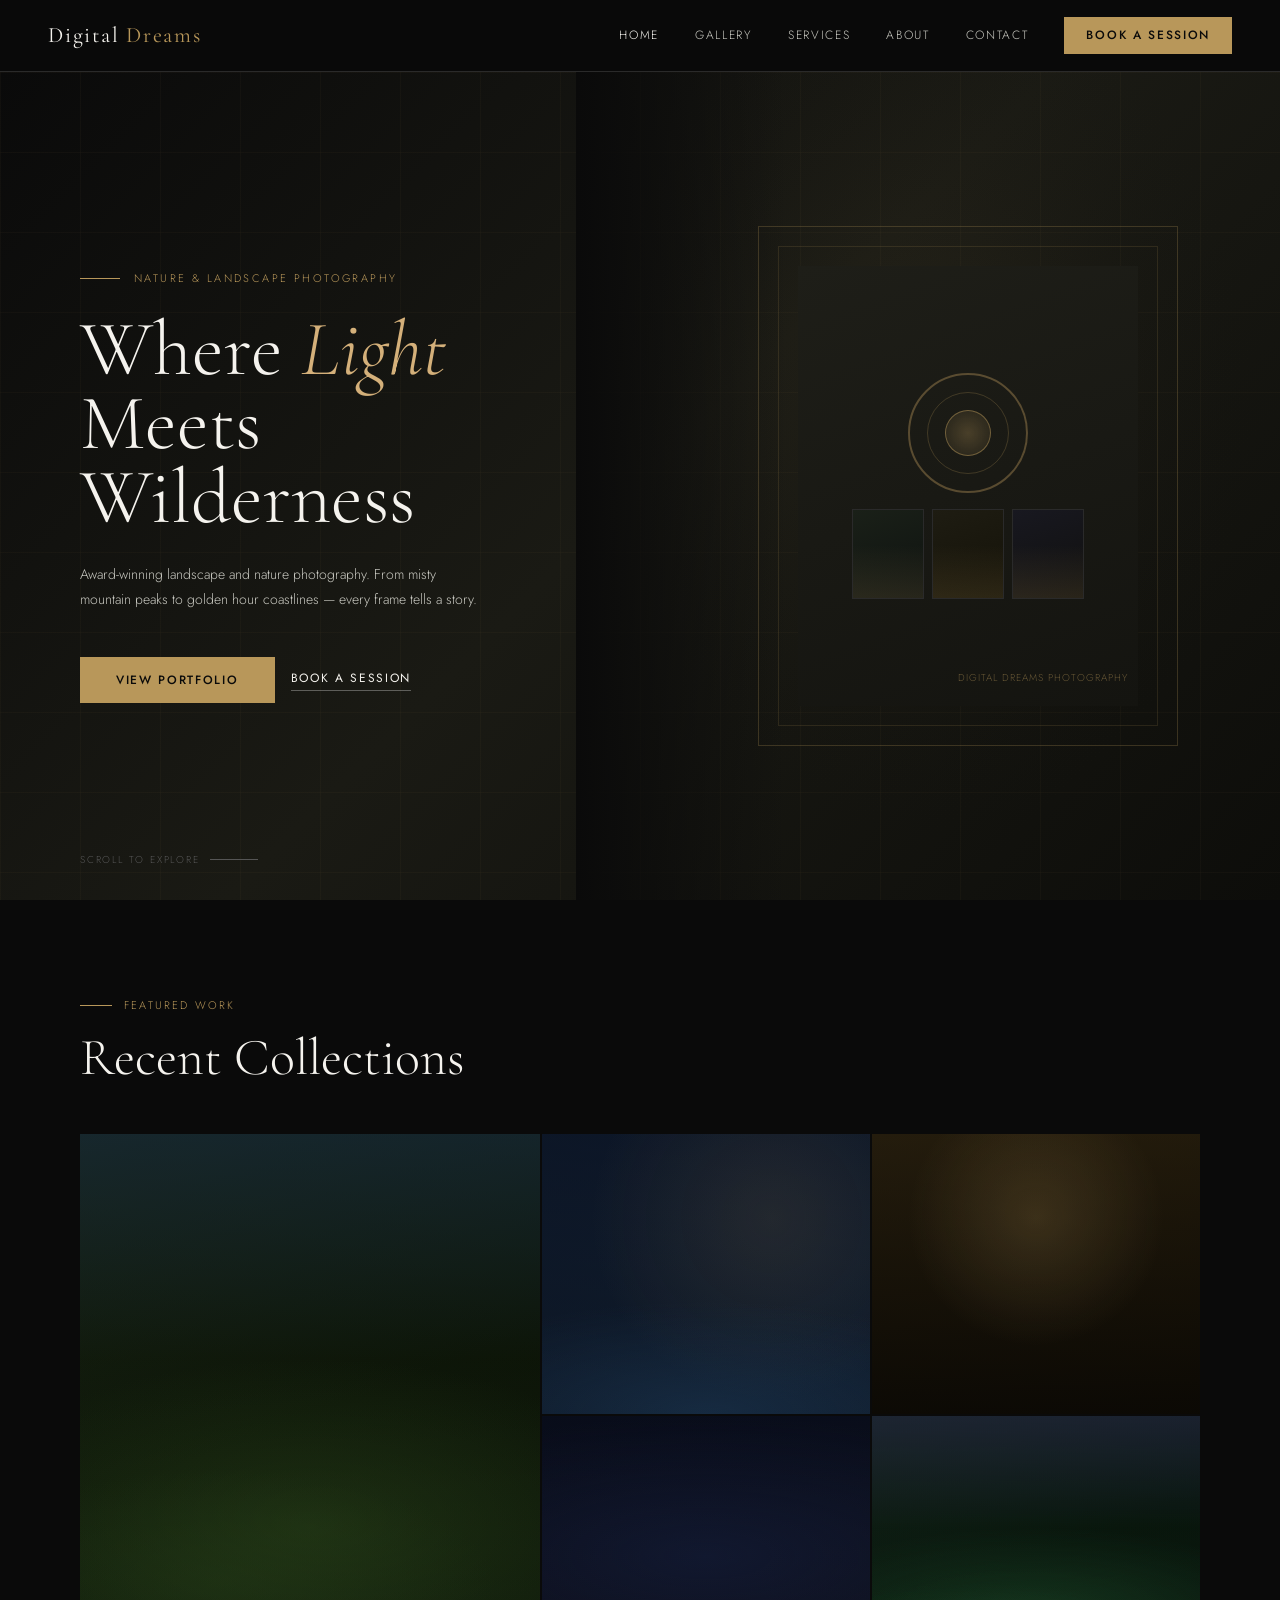
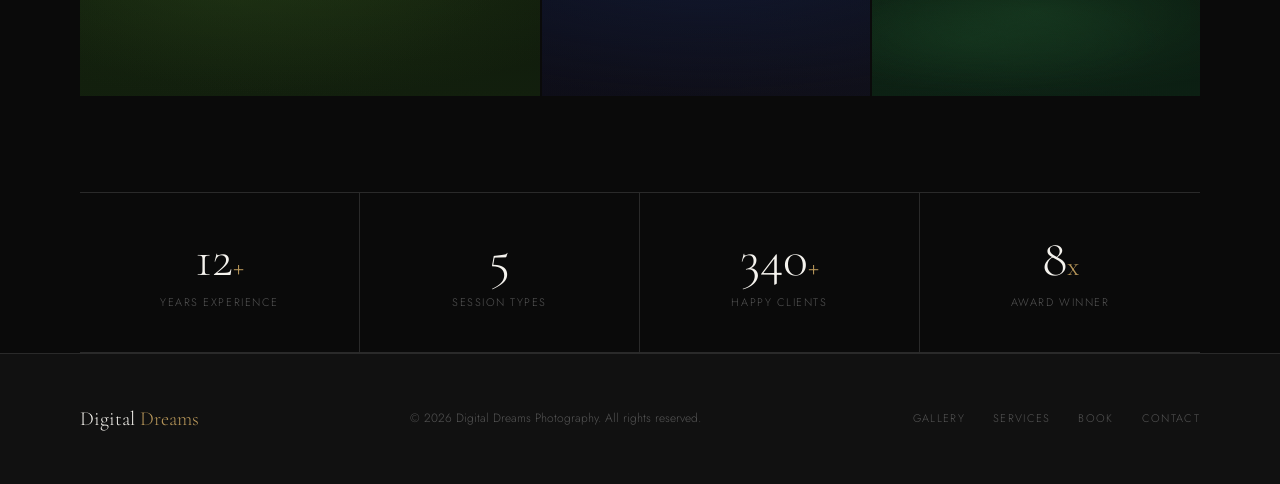
==== index.html @ 5aab22dc "Initial website publish" ====
<!DOCTYPE html>
<html lang="en">
<head>
<meta charset="UTF-8">
<meta name="viewport" content="width=device-width, initial-scale=1.0">
<title>Digital Dreams Photography</title>
<link href="https://fonts.googleapis.com/css2?family=Cormorant+Garamond:ital,wght@0,300;0,400;0,600;1,300;1,400&family=Jost:wght@300;400;500&display=swap" rel="stylesheet">
<style>
  :root {
    --black: #0a0a0a;
    --dark: #111111;
    --card: #181818;
    --border: #2a2a2a;
    --muted: #555;
    --text: #c8c8c0;
    --light: #e8e6df;
    --white: #f5f3ee;
    --gold: #b8975a;
    --gold-light: #d4b07a;
  }
  * { margin:0; padding:0; box-sizing:border-box; }
  html { scroll-behavior: smooth; }
  body {
    background: var(--black);
    color: var(--text);
    font-family: 'Jost', sans-serif;
    font-weight: 300;
    font-size: 15px;
    line-height: 1.7;
    min-height: 100vh;
  }

  /* ── NAV ── */
  nav {
    position: fixed; top:0; left:0; right:0; z-index:100;
    display: flex; align-items:center; justify-content:space-between;
    padding: 0 48px;
    height: 72px;
    background: rgba(10,10,10,0.92);
    backdrop-filter: blur(12px);
    border-bottom: 1px solid var(--border);
  }
  .nav-logo {
    font-family: 'Cormorant Garamond', serif;
    font-size: 22px;
    font-weight: 400;
    letter-spacing: 0.08em;
    color: var(--white);
    cursor: pointer;
  }
  .nav-logo span { color: var(--gold); }
  .nav-links { display:flex; gap:36px; align-items:center; }
  .nav-links a {
    color: var(--text);
    text-decoration: none;
    font-size: 12px;
    letter-spacing: 0.14em;
    text-transform: uppercase;
    transition: color 0.2s;
    cursor: pointer;
  }
  .nav-links a:hover, .nav-links a.active { color: var(--white); }
  .nav-book {
    background: var(--gold);
    color: var(--black) !important;
    padding: 8px 22px;
    font-weight: 500;
    transition: background 0.2s !important;
  }
  .nav-book:hover { background: var(--gold-light) !important; color: var(--black) !important; }

  /* ── PAGES ── */
  .page { display:none; padding-top: 72px; min-height: 100vh; }
  .page.active { display:block; }

  /* ════════════════════════
     HOME PAGE
  ════════════════════════ */
  .hero {
    position: relative;
    height: calc(100vh - 72px);
    display: flex; align-items:center;
    overflow: hidden;
  }
  .hero-bg {
    position: absolute; inset:0;
    background: linear-gradient(135deg, #0a0a0a 0%, #1a1a14 50%, #0d0d0a 100%);
  }
  /* Decorative grid overlay */
  .hero-bg::before {
    content:'';
    position:absolute; inset:0;
    background-image:
      linear-gradient(rgba(184,151,90,0.04) 1px, transparent 1px),
      linear-gradient(90deg, rgba(184,151,90,0.04) 1px, transparent 1px);
    background-size: 80px 80px;
  }
  .hero-bg::after {
    content:'';
    position:absolute; right:0; top:0; bottom:0; width:55%;
    background: linear-gradient(to right, #0a0a0a 0%, transparent 30%),
      url("data:image/svg+xml,%3Csvg xmlns='http://www.w3.org/2000/svg' width='600' height='800'%3E%3Cdefs%3E%3CradialGradient id='a' cx='50%25' cy='40%25'%3E%3Cstop offset='0' stop-color='%23b8975a' stop-opacity='0.08'/%3E%3Cstop offset='100%25' stop-color='%230a0a0a' stop-opacity='0'/%3E%3C/radialGradient%3E%3C/defs%3E%3Crect fill='url(%23a)' width='600' height='800'/%3E%3C/svg%3E") center/cover;
  }
  .hero-shapes {
    position: absolute; right:8%; top:50%; transform:translateY(-50%);
    width: 420px; height: 520px;
  }
  .hero-shapes .frame {
    position:absolute;
    border: 1px solid rgba(184,151,90,0.25);
  }
  .hero-shapes .frame-1 { inset:0; }
  .hero-shapes .frame-2 { inset:20px; border-color: rgba(184,151,90,0.15); }
  .hero-shapes .inner {
    position:absolute;
    inset:40px;
    background: linear-gradient(160deg, #1e1e18 0%, #141410 100%);
    display:flex; align-items:center; justify-content:center;
    flex-direction:column; gap:16px;
  }
  .hero-shapes .lens {
    width:120px; height:120px;
    border-radius:50%;
    border: 2px solid rgba(184,151,90,0.4);
    display:flex; align-items:center; justify-content:center;
    position:relative;
  }
  .hero-shapes .lens::before {
    content:'';
    position:absolute;
    width:80px; height:80px;
    border-radius:50%;
    border: 1px solid rgba(184,151,90,0.25);
  }
  .hero-shapes .lens::after {
    content:'';
    position:absolute;
    width:44px; height:44px;
    border-radius:50%;
    background: radial-gradient(circle, rgba(184,151,90,0.3), rgba(184,151,90,0.05));
    border: 1px solid rgba(184,151,90,0.5);
  }
  .hero-shapes .sample-shots {
    display:flex; gap:8px;
  }
  .hero-shapes .shot {
    width:72px; height:90px;
    background: linear-gradient(180deg, #2a2a22 0%, #1a1a14 100%);
    border: 1px solid var(--border);
    position:relative; overflow:hidden;
  }
  .shot-1 { background: linear-gradient(160deg, #1a2018 0%, #0e1210 100%) !important; }
  .shot-2 { background: linear-gradient(160deg, #1e1c12 0%, #141208 100%) !important; }
  .shot-3 { background: linear-gradient(160deg, #181820 0%, #10100e 100%) !important; }
  .shot::after {
    content:''; position:absolute; inset:0;
    background: linear-gradient(to top, rgba(184,151,90,0.15), transparent 60%);
  }
  .hero-caption {
    position:absolute; bottom:20px; right:10px;
    font-size:10px; letter-spacing:0.1em; color: rgba(184,151,90,0.5);
    text-transform:uppercase;
  }

  .hero-content {
    position: relative; z-index:2;
    padding: 0 80px;
    max-width: 620px;
  }
  .hero-eyebrow {
    font-size: 11px;
    letter-spacing: 0.22em;
    text-transform: uppercase;
    color: var(--gold);
    margin-bottom: 24px;
    display:flex; align-items:center; gap:14px;
  }
  .hero-eyebrow::before {
    content:''; width:40px; height:1px;
    background: var(--gold); display:block;
  }
  .hero-title {
    font-family: 'Cormorant Garamond', serif;
    font-size: 78px;
    font-weight: 300;
    line-height: 0.95;
    color: var(--white);
    margin-bottom: 28px;
  }
  .hero-title em { font-style:italic; color: var(--gold-light); }
  .hero-sub {
    font-size: 14px;
    color: var(--text);
    margin-bottom: 44px;
    max-width: 400px;
    line-height: 1.8;
  }
  .hero-ctas { display:flex; gap:16px; align-items:center; }
  .btn-primary {
    background: var(--gold);
    color: var(--black);
    padding: 14px 36px;
    font-family: 'Jost', sans-serif;
    font-size: 12px;
    font-weight: 500;
    letter-spacing: 0.14em;
    text-transform: uppercase;
    border: none; cursor:pointer;
    transition: background 0.2s;
    text-decoration:none; display:inline-block;
  }
  .btn-primary:hover { background: var(--gold-light); }
  .btn-ghost {
    color: var(--white);
    font-size: 12px;
    font-weight: 400;
    letter-spacing: 0.14em;
    text-transform: uppercase;
    text-decoration: none;
    border-bottom: 1px solid rgba(255,255,255,0.3);
    padding-bottom:2px;
    transition: border-color 0.2s;
    cursor:pointer;
  }
  .btn-ghost:hover { border-color: var(--white); }
  .hero-scroll {
    position:absolute; bottom:32px; left:80px;
    font-size:10px; letter-spacing:0.18em; text-transform:uppercase;
    color: var(--muted); display:flex; align-items:center; gap:10px;
  }
  .hero-scroll::after { content:''; width:48px; height:1px; background:var(--muted); }

  /* Featured section */
  .section { padding: 96px 80px; }
  .section-label {
    font-size:11px; letter-spacing:0.2em; text-transform:uppercase;
    color:var(--gold); margin-bottom:14px;
    display:flex; align-items:center; gap:12px;
  }
  .section-label::before { content:''; width:32px; height:1px; background:var(--gold); }
  .section-title {
    font-family: 'Cormorant Garamond', serif;
    font-size: 52px; font-weight:300;
    color: var(--white); line-height:1.1;
    margin-bottom: 48px;
  }

  .featured-grid {
    display:grid;
    grid-template-columns: 1.4fr 1fr 1fr;
    grid-template-rows: 280px 280px;
    gap: 2px;
  }
  .feat-item {
    position:relative; overflow:hidden;
    background: var(--card);
    cursor:pointer;
  }
  .feat-item.tall { grid-row: span 2; }
  .feat-bg {
    position:absolute; inset:0;
    transition: transform 0.6s ease;
  }
  .feat-item:hover .feat-bg { transform: scale(1.04); }
  .feat-bg-1 { background: linear-gradient(160deg, #1a2515 0%, #0e1608 50%, #0a0f06 100%); }
  .feat-bg-2 { background: linear-gradient(200deg, #151f28 0%, #0a1018 100%); }
  .feat-bg-3 { background: linear-gradient(160deg, #201a10 0%, #120e06 100%); }
  .feat-bg-4 { background: linear-gradient(200deg, #181820 0%, #0d0d14 100%); }

  /* Simulated landscape scene */
  .feat-bg-1::after {
    content:''; position:absolute; inset:0;
    background:
      radial-gradient(ellipse 80% 30% at 50% 70%, rgba(50,80,30,0.4), transparent),
      radial-gradient(ellipse 60% 20% at 30% 80%, rgba(30,50,20,0.5), transparent),
      linear-gradient(to bottom, rgba(20,40,60,0.6) 0%, rgba(10,20,10,0.2) 40%, rgba(20,35,15,0.8) 100%);
  }
  .feat-bg-2::after {
    content:''; position:absolute; inset:0;
    background:
      radial-gradient(ellipse 100% 40% at 50% 100%, rgba(30,60,90,0.5), transparent),
      radial-gradient(circle at 70% 30%, rgba(184,151,90,0.12), transparent 60%),
      linear-gradient(to bottom, rgba(10,20,40,0.7) 0%, rgba(20,40,70,0.3) 100%);
  }
  .feat-bg-3::after {
    content:''; position:absolute; inset:0;
    background:
      radial-gradient(circle at 50% 30%, rgba(184,151,90,0.2), transparent 50%),
      linear-gradient(to bottom, rgba(40,30,10,0.5), rgba(10,8,4,0.8));
  }
  .feat-bg-4::after {
    content:''; position:absolute; inset:0;
    background:
      radial-gradient(ellipse 120% 50% at 50% 50%, rgba(20,30,60,0.6), transparent),
      linear-gradient(to bottom, rgba(5,10,25,0.8), rgba(15,15,30,0.4));
  }
  .feat-overlay {
    position:absolute; inset:0;
    background: linear-gradient(to top, rgba(0,0,0,0.7) 0%, transparent 50%);
    display:flex; flex-direction:column; justify-content:flex-end;
    padding: 24px;
    opacity:0; transition: opacity 0.3s;
  }
  .feat-item:hover .feat-overlay { opacity:1; }
  .feat-tag {
    font-size:10px; letter-spacing:0.16em; text-transform:uppercase;
    color:var(--gold); margin-bottom:6px;
  }
  .feat-name {
    font-family:'Cormorant Garamond',serif;
    font-size:22px; color:var(--white); font-weight:300;
  }

  /* Stats */
  .stats-row {
    display:grid; grid-template-columns: repeat(4,1fr);
    border-top: 1px solid var(--border);
    border-bottom: 1px solid var(--border);
    margin: 0 80px;
  }
  .stat-item {
    padding: 40px 32px;
    border-right: 1px solid var(--border);
    text-align:center;
  }
  .stat-item:last-child { border-right:none; }
  .stat-num {
    font-family:'Cormorant Garamond',serif;
    font-size:52px; font-weight:300;
    color:var(--white); line-height:1;
    margin-bottom:8px;
  }
  .stat-num span { font-size:28px; color:var(--gold); }
  .stat-label { font-size:11px; letter-spacing:0.14em; text-transform:uppercase; color:var(--muted); }

  /* ════════════════════════
     GALLERY PAGE
  ════════════════════════ */
  .gallery-hero {
    height: 340px;
    background: linear-gradient(160deg, #111108 0%, #0a0f06 100%);
    display:flex; align-items:flex-end;
    padding: 0 80px 48px;
    position:relative; overflow:hidden;
  }
  .gallery-hero::before {
    content:'';
    position:absolute; inset:0;
    background:
      radial-gradient(ellipse 80% 60% at 70% 50%, rgba(30,50,20,0.35), transparent),
      radial-gradient(circle at 20% 80%, rgba(184,151,90,0.08), transparent 40%);
  }
  .page-title {
    font-family:'Cormorant Garamond',serif;
    font-size:64px; font-weight:300;
    color:var(--white); line-height:1;
    position:relative; z-index:1;
  }
  .page-title em { font-style:italic; color:var(--gold-light); }

  .gallery-filters {
    display:flex; gap:0; border-bottom:1px solid var(--border);
    padding: 0 80px;
    overflow-x:auto;
  }
  .filter-btn {
    padding:18px 28px;
    font-size:11px; letter-spacing:0.16em; text-transform:uppercase;
    color:var(--muted); background:none; border:none; cursor:pointer;
    border-bottom:2px solid transparent; margin-bottom:-1px;
    transition: color 0.2s, border-color 0.2s;
    white-space:nowrap;
  }
  .filter-btn:hover { color:var(--white); }
  .filter-btn.active { color:var(--gold); border-bottom-color:var(--gold); }

  .gallery-masonry {
    padding: 48px 80px;
    columns: 3;
    column-gap: 3px;
  }
  .gallery-item {
    break-inside:avoid;
    margin-bottom:3px;
    position:relative; overflow:hidden;
    cursor:pointer;
  }
  .gallery-item .g-img {
    width:100%; display:block;
    transition: transform 0.5s ease;
  }
  .gallery-item:hover .g-img { transform:scale(1.04); }
  .g-img {
    background: var(--card);
    border: 1px solid var(--border);
  }
  .g-img.tall { height:340px; }
  .g-img.short { height:200px; }
  .g-img.med { height:260px; }

  /* Simulated landscape images using CSS gradients */
  .g1 { background: linear-gradient(160deg, #1a2515 0%, #0e1608 40%, #0d1a0a 100%);
    position:relative; }
  .g1::after { content:''; position:absolute; inset:0;
    background: radial-gradient(ellipse 100% 40% at 50% 75%, rgba(40,70,25,0.5),transparent),
    radial-gradient(circle at 30% 30%, rgba(184,151,90,0.15), transparent 40%); }
  .g2 { background: linear-gradient(180deg, #0d1825 0%, #0a1018 50%, #151f28 100%);
    position:relative; }
  .g2::after { content:''; position:absolute; inset:0;
    background: radial-gradient(ellipse 120% 30% at 50% 95%, rgba(20,50,90,0.6),transparent),
    radial-gradient(circle at 70% 20%, rgba(184,151,90,0.18), transparent 35%); }
  .g3 { background: linear-gradient(200deg, #201a0a 0%, #120e05 100%);
    position:relative; }
  .g3::after { content:''; position:absolute; inset:0;
    background: radial-gradient(circle at 50% 35%, rgba(184,151,90,0.25), transparent 50%),
    radial-gradient(ellipse 80% 30% at 50% 90%, rgba(60,45,20,0.4), transparent); }
  .g4 { background: linear-gradient(160deg, #181820 0%, #0d0d18 100%);
    position:relative; }
  .g4::after { content:''; position:absolute; inset:0;
    background: radial-gradient(circle at 50% 40%, rgba(100,120,200,0.12), transparent 55%),
    linear-gradient(to bottom, rgba(5,5,20,0.5), rgba(20,20,40,0.3)); }
  .g5 { background: linear-gradient(180deg, #0f1a10 0%, #0a120a 100%);
    position:relative; }
  .g5::after { content:''; position:absolute; inset:0;
    background: radial-gradient(ellipse 80% 50% at 40% 60%, rgba(30,60,25,0.5), transparent),
    radial-gradient(circle at 80% 20%, rgba(184,151,90,0.1), transparent 40%); }
  .g6 { background: linear-gradient(160deg, #1a1208 0%, #100c05 100%);
    position:relative; }
  .g6::after { content:''; position:absolute; inset:0;
    background: radial-gradient(circle at 40% 40%, rgba(184,151,90,0.2), transparent 45%),
    linear-gradient(to bottom, rgba(30,20,10,0.3), rgba(10,8,4,0.6)); }
  .g7 { background: linear-gradient(200deg, #0a1520 0%, #080f18 100%);
    position:relative; }
  .g7::after { content:''; position:absolute; inset:0;
    background: radial-gradient(ellipse 120% 40% at 50% 80%, rgba(15,40,80,0.5),transparent),
    radial-gradient(circle at 60% 25%, rgba(200,180,100,0.1), transparent 40%); }
  .g8 { background: linear-gradient(160deg, #141a0e 0%, #0c1008 100%);
    position:relative; }
  .g8::after { content:''; position:absolute; inset:0;
    background: radial-gradient(ellipse 100% 35% at 50% 70%, rgba(35,65,20,0.45),transparent),
    radial-gradient(circle at 25% 35%, rgba(184,151,90,0.12), transparent 40%); }
  .g9 { background: linear-gradient(180deg, #1c1408 0%, #100c05 100%);
    position:relative; }
  .g9::after { content:''; position:absolute; inset:0;
    background: radial-gradient(circle at 50% 30%, rgba(220,170,80,0.2), transparent 45%),
    linear-gradient(to bottom, rgba(40,30,10,0.4), rgba(10,8,4,0.5)); }

  .gallery-item:hover .g-img::before {
    content:''; position:absolute; inset:0;
    background: rgba(0,0,0,0.3); z-index:1;
  }
  .g-label {
    position:absolute; bottom:0; left:0; right:0;
    padding:20px 18px 16px;
    background: linear-gradient(to top, rgba(0,0,0,0.8), transparent);
    opacity:0; transition:opacity 0.3s;
    z-index:2;
  }
  .gallery-item:hover .g-label { opacity:1; }
  .g-label-title {
    font-family:'Cormorant Garamond',serif;
    font-size:18px; color:var(--white); display:block;
  }
  .g-label-loc {
    font-size:10px; letter-spacing:0.12em; text-transform:uppercase; color:var(--gold);
  }

  /* ════════════════════════
     SERVICES PAGE
  ════════════════════════ */
  .services-hero {
    height:320px;
    background: linear-gradient(160deg, #0d100a 0%, #0a0a08 100%);
    display:flex; align-items:flex-end;
    padding: 0 80px 48px; position:relative; overflow:hidden;
  }
  .services-hero::before {
    content:''; position:absolute; inset:0;
    background:
      radial-gradient(circle at 80% 40%, rgba(184,151,90,0.1), transparent 50%),
      radial-gradient(ellipse 100% 60% at 30% 80%, rgba(20,35,15,0.4), transparent);
  }
  .services-grid {
    display:grid; grid-template-columns: repeat(3, 1fr);
    gap:1px; background:var(--border);
    margin:0;
  }
  .service-card {
    background:var(--dark);
    padding: 48px 40px;
    position:relative; overflow:hidden;
    transition: background 0.3s;
  }
  .service-card:hover { background: var(--card); }
  .service-card::before {
    content:''; position:absolute; top:0; left:0; right:0; height:2px;
    background: var(--gold); transform:scaleX(0); transform-origin:left;
    transition: transform 0.4s ease;
  }
  .service-card:hover::before { transform:scaleX(1); }
  .service-num {
    font-family:'Cormorant Garamond',serif;
    font-size:60px; font-weight:300;
    color:rgba(184,151,90,0.12); line-height:1;
    margin-bottom:16px;
  }
  .service-name {
    font-family:'Cormorant Garamond',serif;
    font-size:28px; font-weight:400;
    color:var(--white); margin-bottom:14px;
  }
  .service-desc {
    font-size:13.5px; color:var(--text); line-height:1.75;
    margin-bottom:24px;
  }
  .service-price {
    font-family:'Cormorant Garamond',serif;
    font-size:32px; color:var(--gold); font-weight:300;
    margin-bottom:8px;
  }
  .service-includes {
    font-size:11px; letter-spacing:0.12em; color:var(--muted);
    text-transform:uppercase; margin-bottom:28px;
  }
  .service-list { list-style:none; margin-bottom:32px; }
  .service-list li {
    font-size:13px; color:var(--text);
    padding: 7px 0;
    border-bottom:1px solid rgba(255,255,255,0.05);
    display:flex; align-items:center; gap:10px;
  }
  .service-list li::before {
    content:''; width:16px; height:1px; background:var(--gold); flex-shrink:0;
  }
  .btn-outline {
    display:inline-block;
    border:1px solid var(--gold);
    color:var(--gold);
    padding: 11px 28px;
    font-size:11px; letter-spacing:0.16em; text-transform:uppercase;
    text-decoration:none; cursor:pointer;
    transition: background 0.2s, color 0.2s;
    background:none;
  }
  .btn-outline:hover { background:var(--gold); color:var(--black); }

  .add-ons { padding:80px; }
  .add-ons-title {
    font-family:'Cormorant Garamond',serif;
    font-size:40px; color:var(--white); font-weight:300;
    margin-bottom:40px;
  }
  .add-on-grid { display:grid; grid-template-columns:repeat(4,1fr); gap:1px; background:var(--border); }
  .add-on {
    background:var(--dark); padding:28px 24px;
  }
  .add-on-name { font-size:14px; color:var(--white); margin-bottom:6px; }
  .add-on-price { font-family:'Cormorant Garamond',serif; font-size:24px; color:var(--gold); }

  /* ════════════════════════
     ABOUT PAGE
  ════════════════════════ */
  .about-layout {
    display:grid; grid-template-columns:1fr 1fr;
    min-height: calc(100vh - 72px);
  }
  .about-image-side {
    position:relative; overflow:hidden;
    background: linear-gradient(160deg, #141a10 0%, #0e1208 50%, #0d100a 100%);
  }
  .about-image-side::before {
    content:''; position:absolute; inset:0;
    background:
      radial-gradient(ellipse 80% 60% at 40% 60%, rgba(25,45,18,0.5), transparent),
      radial-gradient(circle at 70% 20%, rgba(184,151,90,0.1), transparent 50%);
  }
  .about-portrait-frame {
    position:absolute; inset:60px;
    border:1px solid rgba(184,151,90,0.2);
    display:flex; align-items:center; justify-content:center;
  }
  .about-portrait-frame::before {
    content:''; position:absolute; inset:16px;
    border:1px solid rgba(184,151,90,0.1);
  }
  .portrait-placeholder {
    text-align:center;
  }
  .portrait-circle {
    width:160px; height:160px; border-radius:50%;
    background: radial-gradient(circle, rgba(184,151,90,0.2), rgba(184,151,90,0.05));
    border:1px solid rgba(184,151,90,0.35);
    margin:0 auto 20px;
    display:flex; align-items:center; justify-content:center;
  }
  .portrait-icon {
    font-size:64px; opacity:0.4;
  }
  .portrait-name {
    font-family:'Cormorant Garamond',serif;
    font-size:28px; color:var(--white); font-weight:300;
  }
  .portrait-title-text {
    font-size:11px; letter-spacing:0.18em; text-transform:uppercase; color:var(--gold);
  }

  .about-content {
    padding: 80px 72px;
    display:flex; flex-direction:column; justify-content:center;
  }
  .about-quote {
    font-family:'Cormorant Garamond',serif;
    font-size:38px; font-weight:300; font-style:italic;
    color:var(--white); line-height:1.3;
    margin-bottom:36px;
  }
  .about-quote em { color:var(--gold-light); font-style:normal; }
  .about-body { font-size:14px; color:var(--text); line-height:1.85; margin-bottom:32px; }
  .about-credentials {
    display:grid; grid-template-columns:1fr 1fr; gap:1px;
    background:var(--border); border:1px solid var(--border);
    margin-top:40px;
  }
  .credential { background:var(--dark); padding:20px; }
  .cred-label { font-size:10px; letter-spacing:0.16em; text-transform:uppercase; color:var(--gold); margin-bottom:4px; }
  .cred-val { font-size:14px; color:var(--white); }

  /* ════════════════════════
     BOOKING PAGE
  ════════════════════════ */
  .booking-layout {
    display:grid; grid-template-columns: 1.1fr 0.9fr;
    gap:0;
    min-height: calc(100vh - 72px);
  }
  .booking-info {
    background:var(--dark);
    padding:72px 64px;
    border-right:1px solid var(--border);
  }
  .booking-info-title {
    font-family:'Cormorant Garamond',serif;
    font-size:48px; font-weight:300; color:var(--white);
    margin-bottom:14px; line-height:1.1;
  }
  .booking-info-sub { font-size:14px; color:var(--text); margin-bottom:48px; }
  .session-types { display:flex; flex-direction:column; gap:3px; }
  .session-type {
    padding:22px 24px;
    background:var(--card);
    border-left:2px solid transparent;
    cursor:pointer;
    transition: border-color 0.2s, background 0.2s;
    display:flex; justify-content:space-between; align-items:center;
  }
  .session-type:hover { border-left-color:var(--gold); background:#1e1e1e; }
  .session-type.selected { border-left-color:var(--gold); background:#1e1e1e; }
  .st-name { font-size:15px; color:var(--white); margin-bottom:4px; }
  .st-desc { font-size:12px; color:var(--muted); }
  .st-price { font-family:'Cormorant Garamond',serif; font-size:24px; color:var(--gold); }

  .booking-form-side {
    padding:72px 56px;
    background:var(--black);
  }
  .form-title {
    font-size:12px; letter-spacing:0.18em; text-transform:uppercase;
    color:var(--gold); margin-bottom:36px;
  }
  .form-group { margin-bottom:22px; }
  .form-label {
    display:block; font-size:11px; letter-spacing:0.12em;
    text-transform:uppercase; color:var(--muted); margin-bottom:8px;
  }
  .form-input {
    width:100%; background:var(--dark);
    border:1px solid var(--border);
    color:var(--white); padding:13px 16px;
    font-family:'Jost',sans-serif; font-size:14px; font-weight:300;
    outline:none; transition: border-color 0.2s;
  }
  .form-input:focus { border-color:var(--gold); }
  .form-input::placeholder { color:var(--muted); }
  .form-row { display:grid; grid-template-columns:1fr 1fr; gap:16px; }
  .form-select {
    width:100%; background:var(--dark);
    border:1px solid var(--border);
    color:var(--white); padding:13px 16px;
    font-family:'Jost',sans-serif; font-size:14px;
    outline:none; appearance:none; cursor:pointer;
  }
  .calendar-mini {
    background:var(--card); border:1px solid var(--border);
    padding:20px; margin-bottom:24px;
  }
  .cal-header {
    display:flex; justify-content:space-between; align-items:center;
    margin-bottom:16px;
  }
  .cal-month { font-size:13px; color:var(--white); letter-spacing:0.08em; }
  .cal-nav { background:none; border:none; color:var(--muted); cursor:pointer; font-size:16px; }
  .cal-days {
    display:grid; grid-template-columns:repeat(7,1fr);
    gap:2px; text-align:center;
  }
  .cal-day-label { font-size:10px; letter-spacing:0.1em; color:var(--muted); padding:4px 0; }
  .cal-day {
    font-size:12px; color:var(--text); padding:7px 4px;
    cursor:pointer; transition: background 0.15s, color 0.15s;
  }
  .cal-day:hover { background:var(--border); color:var(--white); }
  .cal-day.available { color:var(--white); }
  .cal-day.booked { color:var(--muted); text-decoration:line-through; cursor:default; }
  .cal-day.selected { background:var(--gold); color:var(--black); }
  .cal-day.today { color:var(--gold); font-weight:500; }

  /* ════════════════════════
     CONTACT PAGE
  ════════════════════════ */
  .contact-layout {
    display:grid; grid-template-columns:1fr 1fr;
    min-height:calc(100vh - 72px);
  }
  .contact-info-side {
    background:var(--dark); padding:80px 72px;
    border-right:1px solid var(--border);
    display:flex; flex-direction:column; justify-content:center;
  }
  .contact-title {
    font-family:'Cormorant Garamond',serif;
    font-size:56px; font-weight:300; color:var(--white); line-height:1;
    margin-bottom:20px;
  }
  .contact-title em { font-style:italic; color:var(--gold-light); }
  .contact-sub { font-size:14px; color:var(--text); margin-bottom:56px; max-width:380px; line-height:1.8; }
  .contact-items { display:flex; flex-direction:column; gap:0; }
  .contact-item {
    padding:24px 0;
    border-bottom:1px solid var(--border);
    display:flex; align-items:flex-start; gap:20px;
  }
  .contact-icon {
    width:40px; height:40px; flex-shrink:0;
    border:1px solid rgba(184,151,90,0.3);
    display:flex; align-items:center; justify-content:center;
    font-size:16px; color:var(--gold);
  }
  .contact-item-label { font-size:10px; letter-spacing:0.16em; text-transform:uppercase; color:var(--gold); margin-bottom:4px; }
  .contact-item-val { font-size:14px; color:var(--white); }

  .contact-form-side { padding:80px 72px; }
  .contact-form-title {
    font-size:12px; letter-spacing:0.18em; text-transform:uppercase;
    color:var(--gold); margin-bottom:36px;
  }
  textarea.form-input { resize:vertical; min-height:120px; }
  .submit-btn {
    width:100%; padding:16px;
    background:var(--gold); color:var(--black);
    border:none; cursor:pointer;
    font-family:'Jost',sans-serif; font-size:12px;
    font-weight:500; letter-spacing:0.16em; text-transform:uppercase;
    transition: background 0.2s; margin-top:8px;
  }
  .submit-btn:hover { background:var(--gold-light); }

  /* ── FOOTER ── */
  footer {
    border-top:1px solid var(--border);
    padding:48px 80px;
    display:flex; justify-content:space-between; align-items:center;
    background:var(--dark);
  }
  .footer-logo {
    font-family:'Cormorant Garamond',serif;
    font-size:20px; color:var(--white);
  }
  .footer-logo span { color:var(--gold); }
  .footer-copy { font-size:12px; color:var(--muted); }
  .footer-links { display:flex; gap:28px; }
  .footer-links a {
    font-size:11px; letter-spacing:0.12em; text-transform:uppercase;
    color:var(--muted); text-decoration:none; cursor:pointer;
    transition:color 0.2s;
  }
  .footer-links a:hover { color:var(--white); }
</style>
</head>
<body>

<!-- ── NAVIGATION ── -->
<nav>
  <div class="nav-logo" onclick="showPage('home')">Digital <span>Dreams</span></div>
  <div class="nav-links">
    <a onclick="showPage('home')" id="nav-home" class="active">Home</a>
    <a onclick="showPage('gallery')" id="nav-gallery">Gallery</a>
    <a onclick="showPage('services')" id="nav-services">Services</a>
    <a onclick="showPage('about')" id="nav-about">About</a>
    <a onclick="showPage('contact')" id="nav-contact">Contact</a>
    <a onclick="showPage('booking')" class="nav-book">Book a Session</a>
  </div>
</nav>

<!-- ════════════════════════════════
     HOME PAGE
════════════════════════════════ -->
<div class="page active" id="page-home">

  <section class="hero">
    <div class="hero-bg"></div>
    <div class="hero-shapes">
      <div class="frame frame-1"></div>
      <div class="frame frame-2"></div>
      <div class="inner">
        <div class="lens"></div>
        <div class="sample-shots">
          <div class="shot shot-1"></div>
          <div class="shot shot-2"></div>
          <div class="shot shot-3"></div>
        </div>
        <div class="hero-caption">Digital Dreams Photography</div>
      </div>
    </div>
    <div class="hero-content">
      <div class="hero-eyebrow">Nature & Landscape Photography</div>
      <h1 class="hero-title">Where <em>Light</em><br>Meets<br>Wilderness</h1>
      <p class="hero-sub">Award-winning landscape and nature photography. From misty mountain peaks to golden hour coastlines — every frame tells a story.</p>
      <div class="hero-ctas">
        <button class="btn-primary" onclick="showPage('gallery')">View Portfolio</button>
        <a class="btn-ghost" onclick="showPage('booking')">Book a Session</a>
      </div>
    </div>
    <div class="hero-scroll">Scroll to explore</div>
  </section>

  <section class="section">
    <div class="section-label">Featured Work</div>
    <h2 class="section-title">Recent Collections</h2>
    <div class="featured-grid">
      <div class="feat-item tall">
        <div class="feat-bg feat-bg-1"></div>
        <div class="feat-overlay">
          <div class="feat-tag">Landscape</div>
          <div class="feat-name">Pacific Crest Trail</div>
        </div>
      </div>
      <div class="feat-item">
        <div class="feat-bg feat-bg-2"></div>
        <div class="feat-overlay">
          <div class="feat-tag">Seascape</div>
          <div class="feat-name">Olympic Coast</div>
        </div>
      </div>
      <div class="feat-item">
        <div class="feat-bg feat-bg-3"></div>
        <div class="feat-overlay">
          <div class="feat-tag">Golden Hour</div>
          <div class="feat-name">Desert Bloom</div>
        </div>
      </div>
      <div class="feat-item">
        <div class="feat-bg feat-bg-4"></div>
        <div class="feat-overlay">
          <div class="feat-tag">Night Sky</div>
          <div class="feat-name">Milky Way, Wyoming</div>
        </div>
      </div>
      <div class="feat-item">
        <div class="feat-bg feat-bg-1" style="filter:hue-rotate(30deg)"></div>
        <div class="feat-overlay">
          <div class="feat-tag">Forest</div>
          <div class="feat-name">Ancient Redwoods</div>
        </div>
      </div>
    </div>
  </section>

  <div class="stats-row">
    <div class="stat-item">
      <div class="stat-num">12<span>+</span></div>
      <div class="stat-label">Years Experience</div>
    </div>
    <div class="stat-item">
      <div class="stat-num">5</div>
      <div class="stat-label">Session Types</div>
    </div>
    <div class="stat-item">
      <div class="stat-num">340<span>+</span></div>
      <div class="stat-label">Happy Clients</div>
    </div>
    <div class="stat-item">
      <div class="stat-num">8<span>x</span></div>
      <div class="stat-label">Award Winner</div>
    </div>
  </div>

  <footer>
    <div class="footer-logo">Digital <span>Dreams</span></div>
    <div class="footer-copy">© 2026 Digital Dreams Photography. All rights reserved.</div>
    <div class="footer-links">
      <a onclick="showPage('gallery')">Gallery</a>
      <a onclick="showPage('services')">Services</a>
      <a onclick="showPage('booking')">Book</a>
      <a onclick="showPage('contact')">Contact</a>
    </div>
  </footer>
</div>

<!-- ════════════════════════════════
     GALLERY PAGE
════════════════════════════════ -->
<div class="page" id="page-gallery">
  <div class="gallery-hero">
    <h1 class="page-title">The <em>Gallery</em></h1>
  </div>
  <div class="gallery-filters">
    <button class="filter-btn active">All Work</button>
    <button class="filter-btn">Landscape</button>
    <button class="filter-btn">Seascape</button>
    <button class="filter-btn">Night Sky</button>
    <button class="filter-btn">Wildlife</button>
    <button class="filter-btn">Golden Hour</button>
  </div>
  <div class="gallery-masonry">
    <div class="gallery-item">
      <div class="g-img tall g1">
        <div class="g-label">
          <span class="g-label-title">Morning Mist, Cascades</span>
          <span class="g-label-loc">Washington State</span>
        </div>
      </div>
    </div>
    <div class="gallery-item">
      <div class="g-img short g2">
        <div class="g-label">
          <span class="g-label-title">Moonrise Over Pacific</span>
          <span class="g-label-loc">Oregon Coast</span>
        </div>
      </div>
    </div>
    <div class="gallery-item">
      <div class="g-img med g3">
        <div class="g-label">
          <span class="g-label-title">Desert Sunset</span>
          <span class="g-label-loc">Moab, Utah</span>
        </div>
      </div>
    </div>
    <div class="gallery-item">
      <div class="g-img med g4">
        <div class="g-label">
          <span class="g-label-title">Milky Way Arch</span>
          <span class="g-label-loc">Wyoming</span>
        </div>
      </div>
    </div>
    <div class="gallery-item">
      <div class="g-img short g5">
        <div class="g-label">
          <span class="g-label-title">Redwood Canopy</span>
          <span class="g-label-loc">Northern California</span>
        </div>
      </div>
    </div>
    <div class="gallery-item">
      <div class="g-img tall g6">
        <div class="g-label">
          <span class="g-label-title">Golden Hour, Antelope</span>
          <span class="g-label-loc">Arizona</span>
        </div>
      </div>
    </div>
    <div class="gallery-item">
      <div class="g-img short g7">
        <div class="g-label">
          <span class="g-label-title">Tidal Pool Reflections</span>
          <span class="g-label-loc">Big Sur, CA</span>
        </div>
      </div>
    </div>
    <div class="gallery-item">
      <div class="g-img med g8">
        <div class="g-label">
          <span class="g-label-title">Alpine Lake</span>
          <span class="g-label-loc">Rocky Mountains, CO</span>
        </div>
      </div>
    </div>
    <div class="gallery-item">
      <div class="g-img short g9">
        <div class="g-label">
          <span class="g-label-title">Autumn Forest</span>
          <span class="g-label-loc">Vermont</span>
        </div>
      </div>
    </div>
  </div>
  <footer>
    <div class="footer-logo">Digital <span>Dreams</span></div>
    <div class="footer-copy">© 2026 Digital Dreams Photography. All rights reserved.</div>
    <div class="footer-links">
      <a onclick="showPage('home')">Home</a>
      <a onclick="showPage('services')">Services</a>
      <a onclick="showPage('booking')">Book</a>
    </div>
  </footer>
</div>

<!-- ════════════════════════════════
     SERVICES PAGE
════════════════════════════════ -->
<div class="page" id="page-services">
  <div class="services-hero">
    <h1 class="page-title">Session <em>Types</em></h1>
  </div>
  <div class="services-grid">
    <div class="service-card">
      <div class="service-num">01</div>
      <div class="service-name">Landscape Half-Day</div>
      <div class="service-desc">A focused 4-hour session at a single location of your choosing. Perfect for golden hour or sunrise shoots in the field.</div>
      <div class="service-price">$450</div>
      <div class="service-includes">What's included</div>
      <ul class="service-list">
        <li>4-hour shoot</li>
        <li>30 edited digital files</li>
        <li>Online gallery delivery</li>
        <li>Print-ready resolution</li>
      </ul>
      <button class="btn-outline" onclick="showPage('booking')">Book This Session</button>
    </div>
    <div class="service-card">
      <div class="service-num">02</div>
      <div class="service-name">Landscape Full Day</div>
      <div class="service-desc">An immersive 8-hour field session across multiple locations. Sunrise to golden hour, or custom timing based on your vision.</div>
      <div class="service-price">$850</div>
      <div class="service-includes">What's included</div>
      <ul class="service-list">
        <li>8-hour shoot</li>
        <li>75 edited digital files</li>
        <li>Online gallery delivery</li>
        <li>2 large print credits</li>
      </ul>
      <button class="btn-outline" onclick="showPage('booking')">Book This Session</button>
    </div>
    <div class="service-card">
      <div class="service-num">03</div>
      <div class="service-name">Night Sky & Astro</div>
      <div class="service-desc">A specialized session for astrophotography. We scout low-light locations and shoot from dusk through deep night for stunning Milky Way images.</div>
      <div class="service-price">$620</div>
      <div class="service-includes">What's included</div>
      <ul class="service-list">
        <li>6-hour night session</li>
        <li>40 edited files</li>
        <li>Location scouting</li>
        <li>Moon phase planning</li>
      </ul>
      <button class="btn-outline" onclick="showPage('booking')">Book This Session</button>
    </div>
    <div class="service-card">
      <div class="service-num">04</div>
      <div class="service-name">Wildlife Session</div>
      <div class="service-desc">Patient and skilled wildlife photography in natural habitats. Requires advance planning and location coordination.</div>
      <div class="service-price">$720</div>
      <div class="service-includes">What's included</div>
      <ul class="service-list">
        <li>Full day field time</li>
        <li>50 edited digital files</li>
        <li>Habitat research</li>
        <li>Species identification notes</li>
      </ul>
      <button class="btn-outline" onclick="showPage('booking')">Book This Session</button>
    </div>
    <div class="service-card">
      <div class="service-num">05</div>
      <div class="service-name">Multi-Day Expedition</div>
      <div class="service-desc">A custom 2–5 day trip to remote or destination locations. Ideal for editorial clients, brands, or serious collectors.</div>
      <div class="service-price">From $2,400</div>
      <div class="service-includes">What's included</div>
      <ul class="service-list">
        <li>Multi-day coverage</li>
        <li>200+ edited files</li>
        <li>Full trip planning</li>
        <li>Licensed usage rights</li>
      </ul>
      <button class="btn-outline" onclick="showPage('booking')">Inquire</button>
    </div>
    <div class="service-card">
      <div class="service-num">06</div>
      <div class="service-name">Print Fulfillment</div>
      <div class="service-desc">Museum-quality fine art prints available in a range of sizes and substrates — canvas, metal, or archival paper.</div>
      <div class="service-price">From $120</div>
      <div class="service-includes">Options available</div>
      <ul class="service-list">
        <li>Archival paper prints</li>
        <li>Metal / aluminum face</li>
        <li>Canvas wraps</li>
        <li>Custom framing</li>
      </ul>
      <button class="btn-outline" onclick="showPage('contact')">Request a Quote</button>
    </div>
  </div>

  <div class="add-ons">
    <div class="section-label">Extras</div>
    <h3 class="add-ons-title">Add-Ons</h3>
    <div class="add-on-grid">
      <div class="add-on"><div class="add-on-name">Rush Delivery (48h)</div><div class="add-on-price">+$150</div></div>
      <div class="add-on"><div class="add-on-name">Extended Licensing</div><div class="add-on-price">+$250</div></div>
      <div class="add-on"><div class="add-on-name">Behind-the-Scenes Video</div><div class="add-on-price">+$200</div></div>
      <div class="add-on"><div class="add-on-name">Drone Footage</div><div class="add-on-price">+$180</div></div>
    </div>
  </div>
  <footer>
    <div class="footer-logo">Digital <span>Dreams</span></div>
    <div class="footer-copy">© 2026 Digital Dreams Photography.</div>
    <div class="footer-links">
      <a onclick="showPage('home')">Home</a>
      <a onclick="showPage('gallery')">Gallery</a>
      <a onclick="showPage('booking')">Book</a>
    </div>
  </footer>
</div>

<!-- ════════════════════════════════
     ABOUT PAGE
════════════════════════════════ -->
<div class="page" id="page-about">
  <div class="about-layout">
    <div class="about-image-side">
      <div class="about-portrait-frame">
        <div class="portrait-placeholder">
          <div class="portrait-circle">
            <div class="portrait-icon">◉</div>
          </div>
          <div class="portrait-name">Alex Rivera</div>
          <div class="portrait-title-text">Lead Photographer</div>
        </div>
      </div>
    </div>
    <div class="about-content">
      <div class="section-label">Our Story</div>
      <blockquote class="about-quote">"I don't capture landscapes.<br>I capture <em>moments</em> within them."</blockquote>
      <p class="about-body">Digital Dreams Photography was founded on a simple belief: that the natural world contains more beauty than we ever slow down enough to see. For over 12 years, we've been chasing light across mountain ranges, coastlines, deserts, and forests — bringing those moments back to you in print-quality detail.</p>
      <p class="about-body">Every session is approached with patience, preparation, and a deep respect for the environment. We scout locations weeks in advance, study weather patterns, and show up before sunrise so you don't have to.</p>
      <div class="about-credentials">
        <div class="credential">
          <div class="cred-label">Based In</div>
          <div class="cred-val">Pacific Northwest, USA</div>
        </div>
        <div class="credential">
          <div class="cred-label">Experience</div>
          <div class="cred-val">12+ Years</div>
        </div>
        <div class="credential">
          <div class="cred-label">Equipment</div>
          <div class="cred-val">Sony Alpha System</div>
        </div>
        <div class="credential">
          <div class="cred-label">Recognition</div>
          <div class="cred-val">8x National Award Winner</div>
        </div>
      </div>
    </div>
  </div>
  <footer>
    <div class="footer-logo">Digital <span>Dreams</span></div>
    <div class="footer-copy">© 2026 Digital Dreams Photography.</div>
    <div class="footer-links">
      <a onclick="showPage('gallery')">Gallery</a>
      <a onclick="showPage('services')">Services</a>
      <a onclick="showPage('booking')">Book</a>
    </div>
  </footer>
</div>

<!-- ════════════════════════════════
     BOOKING PAGE
════════════════════════════════ -->
<div class="page" id="page-booking">
  <div class="booking-layout">
    <div class="booking-info">
      <div class="section-label">Reserve Your Session</div>
      <h2 class="booking-info-title">Book a Session</h2>
      <p class="booking-info-sub">Select a session type below, choose your date, and complete the form to reserve your spot.</p>
      <div class="session-types">
        <div class="session-type selected">
          <div><div class="st-name">Landscape Half-Day</div><div class="st-desc">4 hours · 30 edited files</div></div>
          <div class="st-price">$450</div>
        </div>
        <div class="session-type">
          <div><div class="st-name">Landscape Full Day</div><div class="st-desc">8 hours · 75 edited files</div></div>
          <div class="st-price">$850</div>
        </div>
        <div class="session-type">
          <div><div class="st-name">Night Sky & Astro</div><div class="st-desc">6 hours · 40 edited files</div></div>
          <div class="st-price">$620</div>
        </div>
        <div class="session-type">
          <div><div class="st-name">Wildlife Session</div><div class="st-desc">Full day · 50 edited files</div></div>
          <div class="st-price">$720</div>
        </div>
        <div class="session-type">
          <div><div class="st-name">Multi-Day Expedition</div><div class="st-desc">2–5 days · 200+ files</div></div>
          <div class="st-price">From $2,400</div>
        </div>
      </div>
    </div>
    <div class="booking-form-side">
      <div class="form-title">Complete Your Booking</div>
      <div class="calendar-mini">
        <div class="cal-header">
          <button class="cal-nav">‹</button>
          <span class="cal-month">April 2026</span>
          <button class="cal-nav">›</button>
        </div>
        <div class="cal-days">
          <div class="cal-day-label">Su</div><div class="cal-day-label">Mo</div>
          <div class="cal-day-label">Tu</div><div class="cal-day-label">We</div>
          <div class="cal-day-label">Th</div><div class="cal-day-label">Fr</div>
          <div class="cal-day-label">Sa</div>
          <div class="cal-day"></div><div class="cal-day"></div>
          <div class="cal-day"></div><div class="cal-day available">1</div>
          <div class="cal-day available">2</div><div class="cal-day booked">3</div>
          <div class="cal-day available">4</div>
          <div class="cal-day available">5</div><div class="cal-day available">6</div>
          <div class="cal-day available">7</div><div class="cal-day booked">8</div>
          <div class="cal-day available">9</div><div class="cal-day available">10</div>
          <div class="cal-day available selected">11</div>
          <div class="cal-day available">12</div><div class="cal-day available">13</div>
          <div class="cal-day booked">14</div><div class="cal-day available">15</div>
          <div class="cal-day available">16</div><div class="cal-day available">17</div>
          <div class="cal-day available">18</div>
        </div>
      </div>
      <div class="form-group form-row">
        <div><label class="form-label">First Name</label><input class="form-input" type="text" placeholder="Jane"></div>
        <div><label class="form-label">Last Name</label><input class="form-input" type="text" placeholder="Smith"></div>
      </div>
      <div class="form-group">
        <label class="form-label">Email Address</label>
        <input class="form-input" type="email" placeholder="jane@example.com">
      </div>
      <div class="form-group">
        <label class="form-label">Preferred Location</label>
        <input class="form-input" type="text" placeholder="e.g. Mount Rainier, OR Coast...">
      </div>
      <div class="form-group">
        <label class="form-label">Notes (optional)</label>
        <input class="form-input" type="text" placeholder="Any special requests or questions">
      </div>
      <button class="btn-primary" style="width:100%;padding:15px;font-size:12px;letter-spacing:0.14em;">Confirm Booking — $450 Deposit</button>
    </div>
  </div>
</div>

<!-- ════════════════════════════════
     CONTACT PAGE
════════════════════════════════ -->
<div class="page" id="page-contact">
  <div class="contact-layout">
    <div class="contact-info-side">
      <div class="section-label">Get in Touch</div>
      <h2 class="contact-title">Let's Talk<br><em>Photography</em></h2>
      <p class="contact-sub">Have a vision? A location in mind? Or just want to know more about what we do? We'd love to hear from you.</p>
      <div class="contact-items">
        <div class="contact-item">
          <div class="contact-icon">✉</div>
          <div>
            <div class="contact-item-label">Email</div>
            <div class="contact-item-val">hello@digitaldreamsphoto.com</div>
          </div>
        </div>
        <div class="contact-item">
          <div class="contact-icon">☏</div>
          <div>
            <div class="contact-item-label">Phone</div>
            <div class="contact-item-val">(503) 555-0142</div>
          </div>
        </div>
        <div class="contact-item">
          <div class="contact-icon">◎</div>
          <div>
            <div class="contact-item-label">Studio</div>
            <div class="contact-item-val">Portland, Oregon · Pacific Northwest</div>
          </div>
        </div>
        <div class="contact-item">
          <div class="contact-icon">◷</div>
          <div>
            <div class="contact-item-label">Response Time</div>
            <div class="contact-item-val">Within 24 hours, Mon–Fri</div>
          </div>
        </div>
      </div>
    </div>
    <div class="contact-form-side">
      <div class="contact-form-title">Send a Message</div>
      <div class="form-group form-row">
        <div><label class="form-label">First Name</label><input class="form-input" type="text" placeholder="Jane"></div>
        <div><label class="form-label">Last Name</label><input class="form-input" type="text" placeholder="Smith"></div>
      </div>
      <div class="form-group">
        <label class="form-label">Email Address</label>
        <input class="form-input" type="email" placeholder="jane@example.com">
      </div>
      <div class="form-group">
        <label class="form-label">Subject</label>
        <select class="form-select form-input">
          <option value="">Select a topic…</option>
          <option>Session Inquiry</option>
          <option>Print Purchase</option>
          <option>Licensing</option>
          <option>General Question</option>
        </select>
      </div>
      <div class="form-group">
        <label class="form-label">Message</label>
        <textarea class="form-input" placeholder="Tell us about your project, location ideas, or any questions you have…"></textarea>
      </div>
      <button class="submit-btn">Send Message</button>
    </div>
  </div>
  <footer>
    <div class="footer-logo">Digital <span>Dreams</span></div>
    <div class="footer-copy">© 2026 Digital Dreams Photography.</div>
    <div class="footer-links">
      <a onclick="showPage('home')">Home</a>
      <a onclick="showPage('gallery')">Gallery</a>
      <a onclick="showPage('booking')">Book</a>
    </div>
  </footer>
</div>

<script>
function showPage(name) {
  document.querySelectorAll('.page').forEach(p => p.classList.remove('active'));
  document.querySelectorAll('.nav-links a').forEach(a => a.classList.remove('active'));
  document.getElementById('page-' + name).classList.add('active');
  const navEl = document.getElementById('nav-' + name);
  if (navEl) navEl.classList.add('active');
  window.scrollTo(0,0);
}
document.querySelectorAll('.filter-btn').forEach(btn => {
  btn.addEventListener('click', () => {
    document.querySelectorAll('.filter-btn').forEach(b => b.classList.remove('active'));
    btn.classList.add('active');
  });
});
document.querySelectorAll('.session-type').forEach(st => {
  st.addEventListener('click', () => {
    document.querySelectorAll('.session-type').forEach(s => s.classList.remove('selected'));
    st.classList.add('selected');
  });
});
</script>
</body>
</html>
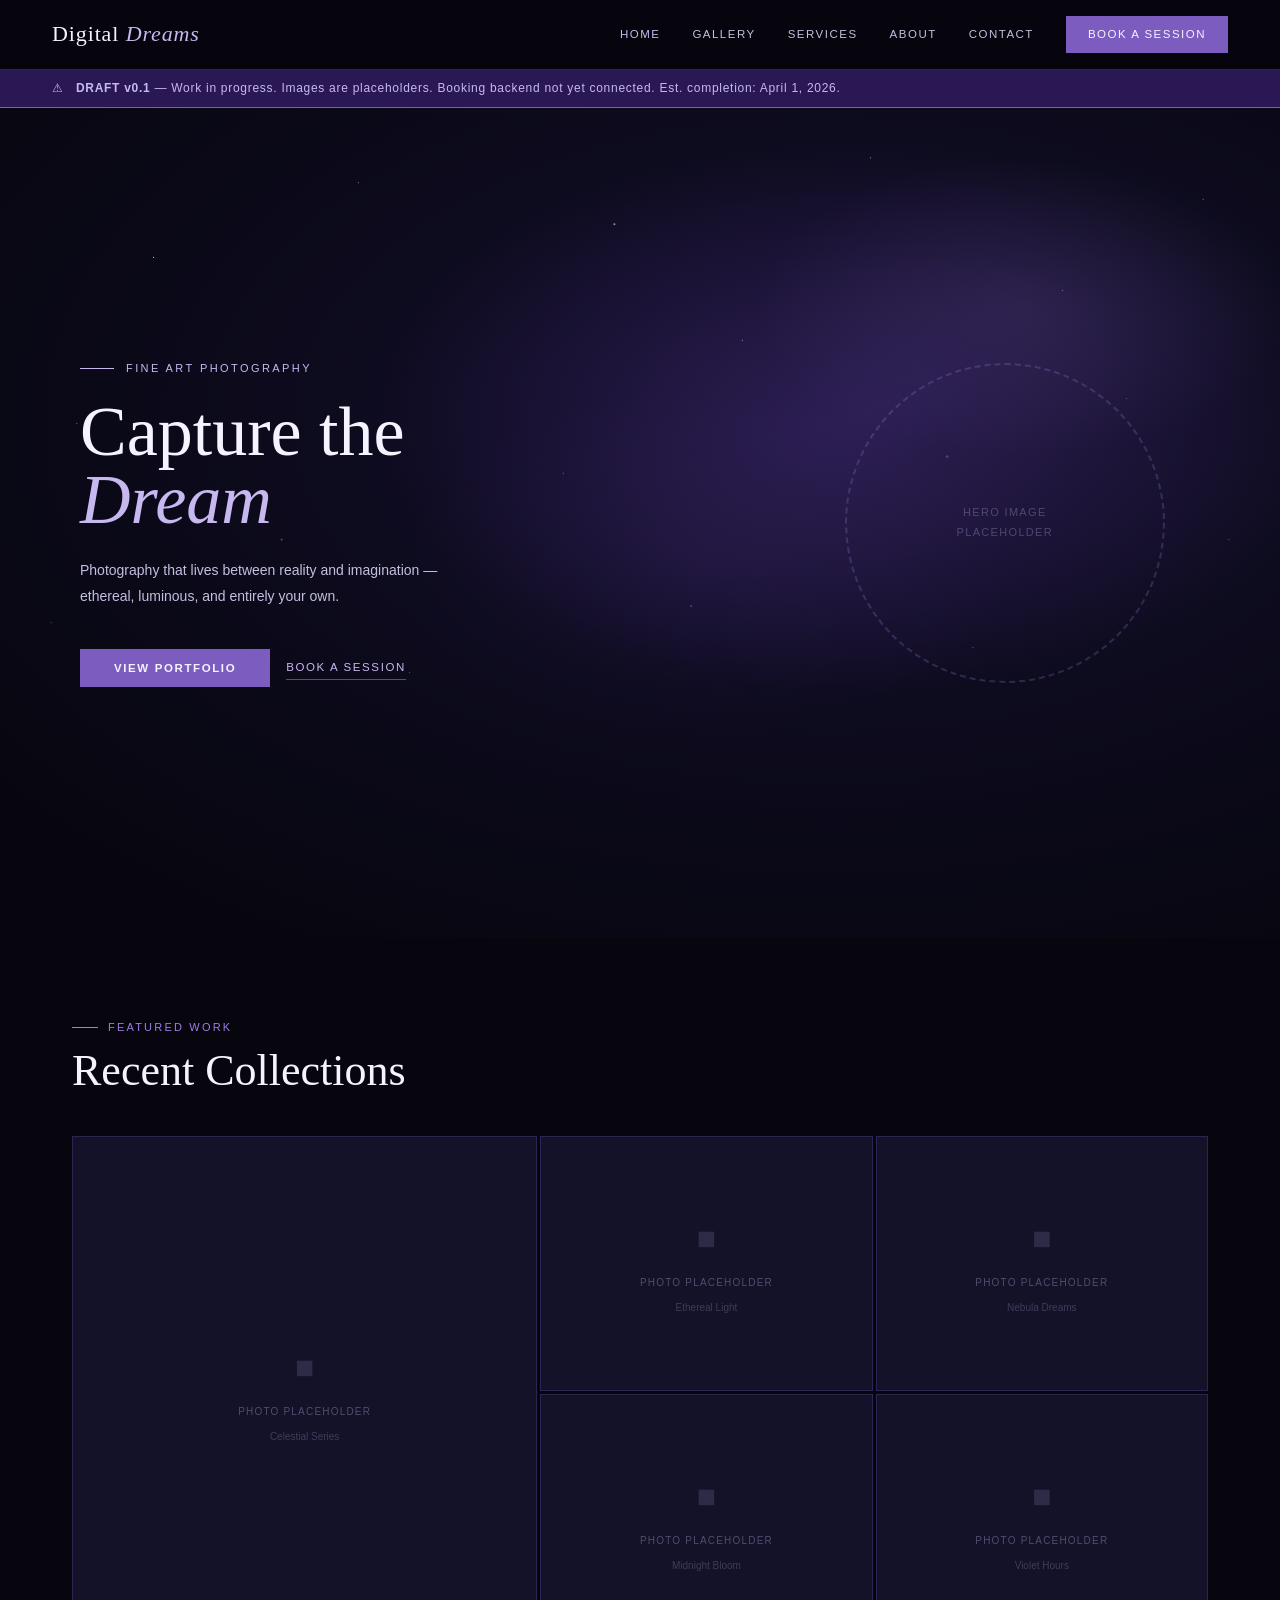
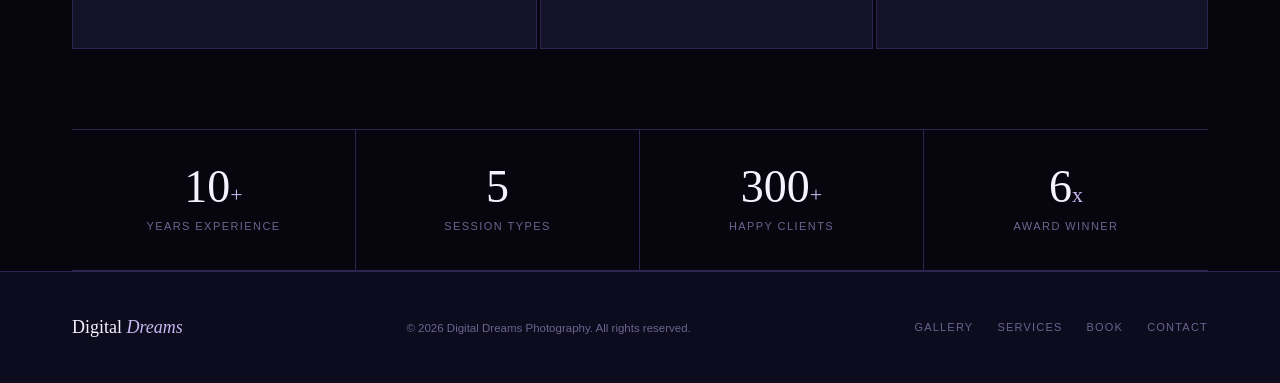
==== commit cf9c1143: "Update website" ====
--- a/index.html
+++ b/index.html
@@ -4,791 +4,281 @@
 <meta charset="UTF-8">
 <meta name="viewport" content="width=device-width, initial-scale=1.0">
 <title>Digital Dreams Photography</title>
-<link href="https://fonts.googleapis.com/css2?family=Cormorant+Garamond:ital,wght@0,300;0,400;0,600;1,300;1,400&family=Jost:wght@300;400;500&display=swap" rel="stylesheet">
 <style>
   :root {
-    --black: #0a0a0a;
-    --dark: #111111;
-    --card: #181818;
-    --border: #2a2a2a;
-    --muted: #555;
-    --text: #c8c8c0;
-    --light: #e8e6df;
-    --white: #f5f3ee;
-    --gold: #b8975a;
-    --gold-light: #d4b07a;
+    --black:   #07060f;
+    --deep:    #0d0b1e;
+    --card:    #131228;
+    --border:  #2a2650;
+    --muted:   #6b658f;
+    --text:    #c4bfdf;
+    --light:   #e8e4f5;
+    --white:   #f5f3ff;
+    --purple:  #7c5cbf;
+    --violet:  #9d7de8;
+    --lavender:#c8b8f0;
   }
   * { margin:0; padding:0; box-sizing:border-box; }
-  html { scroll-behavior: smooth; }
-  body {
-    background: var(--black);
-    color: var(--text);
-    font-family: 'Jost', sans-serif;
-    font-weight: 300;
-    font-size: 15px;
-    line-height: 1.7;
-    min-height: 100vh;
-  }
-
-  /* ── NAV ── */
+  body { background:var(--black); color:var(--text); font-family:Georgia,serif; font-size:15px; line-height:1.75; }
+
   nav {
-    position: fixed; top:0; left:0; right:0; z-index:100;
-    display: flex; align-items:center; justify-content:space-between;
-    padding: 0 48px;
-    height: 72px;
-    background: rgba(10,10,10,0.92);
-    backdrop-filter: blur(12px);
-    border-bottom: 1px solid var(--border);
-  }
-  .nav-logo {
-    font-family: 'Cormorant Garamond', serif;
-    font-size: 22px;
-    font-weight: 400;
-    letter-spacing: 0.08em;
-    color: var(--white);
-    cursor: pointer;
-  }
-  .nav-logo span { color: var(--gold); }
-  .nav-links { display:flex; gap:36px; align-items:center; }
-  .nav-links a {
-    color: var(--text);
-    text-decoration: none;
-    font-size: 12px;
-    letter-spacing: 0.14em;
-    text-transform: uppercase;
-    transition: color 0.2s;
-    cursor: pointer;
-  }
-  .nav-links a:hover, .nav-links a.active { color: var(--white); }
-  .nav-book {
-    background: var(--gold);
-    color: var(--black) !important;
-    padding: 8px 22px;
-    font-weight: 500;
-    transition: background 0.2s !important;
-  }
-  .nav-book:hover { background: var(--gold-light) !important; color: var(--black) !important; }
-
-  /* ── PAGES ── */
-  .page { display:none; padding-top: 72px; min-height: 100vh; }
+    position:fixed; top:0; left:0; right:0; z-index:100;
+    display:flex; align-items:center; justify-content:space-between;
+    padding:0 52px; height:70px;
+    background:rgba(7,6,15,0.95); border-bottom:1px solid var(--border);
+  }
+  .nav-logo { font-size:22px; color:var(--white); cursor:pointer; letter-spacing:0.04em; }
+  .nav-logo span { color:var(--lavender); font-style:italic; }
+  .nav-links { display:flex; gap:32px; align-items:center; }
+  .nav-links a { color:var(--text); text-decoration:none; font-family:Arial,sans-serif; font-size:11.5px; letter-spacing:0.13em; text-transform:uppercase; cursor:pointer; transition:color 0.2s; }
+  .nav-links a:hover, .nav-links a.active { color:var(--lavender); }
+  .nav-book { background:var(--purple); color:var(--white) !important; padding:8px 22px; }
+  .nav-book:hover { background:var(--violet) !important; }
+
+  .page { display:none; padding-top:70px; min-height:100vh; }
   .page.active { display:block; }
 
-  /* ════════════════════════
-     HOME PAGE
-  ════════════════════════ */
+  /* HOME */
   .hero {
-    position: relative;
-    height: calc(100vh - 72px);
-    display: flex; align-items:center;
-    overflow: hidden;
-  }
-  .hero-bg {
-    position: absolute; inset:0;
-    background: linear-gradient(135deg, #0a0a0a 0%, #1a1a14 50%, #0d0d0a 100%);
-  }
-  /* Decorative grid overlay */
-  .hero-bg::before {
-    content:'';
+    position:relative; height:calc(100vh - 70px);
+    display:flex; align-items:center; overflow:hidden;
+    background:radial-gradient(ellipse 85% 75% at 65% 38%, #1a0f3a 0%, #0d0b1e 45%, #07060f 100%);
+  }
+  .stars {
     position:absolute; inset:0;
     background-image:
-      linear-gradient(rgba(184,151,90,0.04) 1px, transparent 1px),
-      linear-gradient(90deg, rgba(184,151,90,0.04) 1px, transparent 1px);
-    background-size: 80px 80px;
-  }
-  .hero-bg::after {
-    content:'';
-    position:absolute; right:0; top:0; bottom:0; width:55%;
-    background: linear-gradient(to right, #0a0a0a 0%, transparent 30%),
-      url("data:image/svg+xml,%3Csvg xmlns='http://www.w3.org/2000/svg' width='600' height='800'%3E%3Cdefs%3E%3CradialGradient id='a' cx='50%25' cy='40%25'%3E%3Cstop offset='0' stop-color='%23b8975a' stop-opacity='0.08'/%3E%3Cstop offset='100%25' stop-color='%230a0a0a' stop-opacity='0'/%3E%3C/radialGradient%3E%3C/defs%3E%3Crect fill='url(%23a)' width='600' height='800'/%3E%3C/svg%3E") center/cover;
-  }
-  .hero-shapes {
-    position: absolute; right:8%; top:50%; transform:translateY(-50%);
-    width: 420px; height: 520px;
-  }
-  .hero-shapes .frame {
-    position:absolute;
-    border: 1px solid rgba(184,151,90,0.25);
-  }
-  .hero-shapes .frame-1 { inset:0; }
-  .hero-shapes .frame-2 { inset:20px; border-color: rgba(184,151,90,0.15); }
-  .hero-shapes .inner {
-    position:absolute;
-    inset:40px;
-    background: linear-gradient(160deg, #1e1e18 0%, #141410 100%);
-    display:flex; align-items:center; justify-content:center;
-    flex-direction:column; gap:16px;
-  }
-  .hero-shapes .lens {
-    width:120px; height:120px;
-    border-radius:50%;
-    border: 2px solid rgba(184,151,90,0.4);
-    display:flex; align-items:center; justify-content:center;
-    position:relative;
-  }
-  .hero-shapes .lens::before {
-    content:'';
-    position:absolute;
-    width:80px; height:80px;
-    border-radius:50%;
-    border: 1px solid rgba(184,151,90,0.25);
-  }
-  .hero-shapes .lens::after {
-    content:'';
-    position:absolute;
-    width:44px; height:44px;
-    border-radius:50%;
-    background: radial-gradient(circle, rgba(184,151,90,0.3), rgba(184,151,90,0.05));
-    border: 1px solid rgba(184,151,90,0.5);
-  }
-  .hero-shapes .sample-shots {
-    display:flex; gap:8px;
-  }
-  .hero-shapes .shot {
-    width:72px; height:90px;
-    background: linear-gradient(180deg, #2a2a22 0%, #1a1a14 100%);
-    border: 1px solid var(--border);
-    position:relative; overflow:hidden;
-  }
-  .shot-1 { background: linear-gradient(160deg, #1a2018 0%, #0e1210 100%) !important; }
-  .shot-2 { background: linear-gradient(160deg, #1e1c12 0%, #141208 100%) !important; }
-  .shot-3 { background: linear-gradient(160deg, #181820 0%, #10100e 100%) !important; }
-  .shot::after {
-    content:''; position:absolute; inset:0;
-    background: linear-gradient(to top, rgba(184,151,90,0.15), transparent 60%);
-  }
-  .hero-caption {
-    position:absolute; bottom:20px; right:10px;
-    font-size:10px; letter-spacing:0.1em; color: rgba(184,151,90,0.5);
-    text-transform:uppercase;
-  }
-
-  .hero-content {
-    position: relative; z-index:2;
-    padding: 0 80px;
-    max-width: 620px;
-  }
-  .hero-eyebrow {
-    font-size: 11px;
-    letter-spacing: 0.22em;
-    text-transform: uppercase;
-    color: var(--gold);
-    margin-bottom: 24px;
-    display:flex; align-items:center; gap:14px;
-  }
-  .hero-eyebrow::before {
-    content:''; width:40px; height:1px;
-    background: var(--gold); display:block;
-  }
-  .hero-title {
-    font-family: 'Cormorant Garamond', serif;
-    font-size: 78px;
-    font-weight: 300;
-    line-height: 0.95;
-    color: var(--white);
-    margin-bottom: 28px;
-  }
-  .hero-title em { font-style:italic; color: var(--gold-light); }
-  .hero-sub {
-    font-size: 14px;
-    color: var(--text);
-    margin-bottom: 44px;
-    max-width: 400px;
-    line-height: 1.8;
-  }
-  .hero-ctas { display:flex; gap:16px; align-items:center; }
-  .btn-primary {
-    background: var(--gold);
-    color: var(--black);
-    padding: 14px 36px;
-    font-family: 'Jost', sans-serif;
-    font-size: 12px;
-    font-weight: 500;
-    letter-spacing: 0.14em;
-    text-transform: uppercase;
-    border: none; cursor:pointer;
-    transition: background 0.2s;
-    text-decoration:none; display:inline-block;
-  }
-  .btn-primary:hover { background: var(--gold-light); }
-  .btn-ghost {
-    color: var(--white);
-    font-size: 12px;
-    font-weight: 400;
-    letter-spacing: 0.14em;
-    text-transform: uppercase;
-    text-decoration: none;
-    border-bottom: 1px solid rgba(255,255,255,0.3);
-    padding-bottom:2px;
-    transition: border-color 0.2s;
-    cursor:pointer;
-  }
-  .btn-ghost:hover { border-color: var(--white); }
-  .hero-scroll {
-    position:absolute; bottom:32px; left:80px;
-    font-size:10px; letter-spacing:0.18em; text-transform:uppercase;
-    color: var(--muted); display:flex; align-items:center; gap:10px;
-  }
-  .hero-scroll::after { content:''; width:48px; height:1px; background:var(--muted); }
-
-  /* Featured section */
-  .section { padding: 96px 80px; }
-  .section-label {
-    font-size:11px; letter-spacing:0.2em; text-transform:uppercase;
-    color:var(--gold); margin-bottom:14px;
-    display:flex; align-items:center; gap:12px;
-  }
-  .section-label::before { content:''; width:32px; height:1px; background:var(--gold); }
-  .section-title {
-    font-family: 'Cormorant Garamond', serif;
-    font-size: 52px; font-weight:300;
-    color: var(--white); line-height:1.1;
-    margin-bottom: 48px;
-  }
-
-  .featured-grid {
-    display:grid;
-    grid-template-columns: 1.4fr 1fr 1fr;
-    grid-template-rows: 280px 280px;
-    gap: 2px;
-  }
-  .feat-item {
-    position:relative; overflow:hidden;
-    background: var(--card);
-    cursor:pointer;
-  }
-  .feat-item.tall { grid-row: span 2; }
-  .feat-bg {
-    position:absolute; inset:0;
-    transition: transform 0.6s ease;
-  }
-  .feat-item:hover .feat-bg { transform: scale(1.04); }
-  .feat-bg-1 { background: linear-gradient(160deg, #1a2515 0%, #0e1608 50%, #0a0f06 100%); }
-  .feat-bg-2 { background: linear-gradient(200deg, #151f28 0%, #0a1018 100%); }
-  .feat-bg-3 { background: linear-gradient(160deg, #201a10 0%, #120e06 100%); }
-  .feat-bg-4 { background: linear-gradient(200deg, #181820 0%, #0d0d14 100%); }
-
-  /* Simulated landscape scene */
-  .feat-bg-1::after {
-    content:''; position:absolute; inset:0;
-    background:
-      radial-gradient(ellipse 80% 30% at 50% 70%, rgba(50,80,30,0.4), transparent),
-      radial-gradient(ellipse 60% 20% at 30% 80%, rgba(30,50,20,0.5), transparent),
-      linear-gradient(to bottom, rgba(20,40,60,0.6) 0%, rgba(10,20,10,0.2) 40%, rgba(20,35,15,0.8) 100%);
-  }
-  .feat-bg-2::after {
-    content:''; position:absolute; inset:0;
-    background:
-      radial-gradient(ellipse 100% 40% at 50% 100%, rgba(30,60,90,0.5), transparent),
-      radial-gradient(circle at 70% 30%, rgba(184,151,90,0.12), transparent 60%),
-      linear-gradient(to bottom, rgba(10,20,40,0.7) 0%, rgba(20,40,70,0.3) 100%);
-  }
-  .feat-bg-3::after {
-    content:''; position:absolute; inset:0;
-    background:
-      radial-gradient(circle at 50% 30%, rgba(184,151,90,0.2), transparent 50%),
-      linear-gradient(to bottom, rgba(40,30,10,0.5), rgba(10,8,4,0.8));
-  }
-  .feat-bg-4::after {
-    content:''; position:absolute; inset:0;
-    background:
-      radial-gradient(ellipse 120% 50% at 50% 50%, rgba(20,30,60,0.6), transparent),
-      linear-gradient(to bottom, rgba(5,10,25,0.8), rgba(15,15,30,0.4));
-  }
-  .feat-overlay {
-    position:absolute; inset:0;
-    background: linear-gradient(to top, rgba(0,0,0,0.7) 0%, transparent 50%);
-    display:flex; flex-direction:column; justify-content:flex-end;
-    padding: 24px;
-    opacity:0; transition: opacity 0.3s;
-  }
-  .feat-item:hover .feat-overlay { opacity:1; }
-  .feat-tag {
-    font-size:10px; letter-spacing:0.16em; text-transform:uppercase;
-    color:var(--gold); margin-bottom:6px;
-  }
-  .feat-name {
-    font-family:'Cormorant Garamond',serif;
-    font-size:22px; color:var(--white); font-weight:300;
-  }
-
-  /* Stats */
-  .stats-row {
-    display:grid; grid-template-columns: repeat(4,1fr);
-    border-top: 1px solid var(--border);
-    border-bottom: 1px solid var(--border);
-    margin: 0 80px;
-  }
-  .stat-item {
-    padding: 40px 32px;
-    border-right: 1px solid var(--border);
-    text-align:center;
-  }
-  .stat-item:last-child { border-right:none; }
-  .stat-num {
-    font-family:'Cormorant Garamond',serif;
-    font-size:52px; font-weight:300;
-    color:var(--white); line-height:1;
-    margin-bottom:8px;
-  }
-  .stat-num span { font-size:28px; color:var(--gold); }
-  .stat-label { font-size:11px; letter-spacing:0.14em; text-transform:uppercase; color:var(--muted); }
-
-  /* ════════════════════════
-     GALLERY PAGE
-  ════════════════════════ */
-  .gallery-hero {
-    height: 340px;
-    background: linear-gradient(160deg, #111108 0%, #0a0f06 100%);
-    display:flex; align-items:flex-end;
-    padding: 0 80px 48px;
-    position:relative; overflow:hidden;
-  }
-  .gallery-hero::before {
-    content:'';
+      radial-gradient(1px 1px at 12% 18%, rgba(255,255,255,0.8) 0%, transparent 100%),
+      radial-gradient(1px 1px at 28% 9%,  rgba(200,184,240,0.6) 0%, transparent 100%),
+      radial-gradient(1.5px 1.5px at 48% 14%, rgba(255,255,255,0.7) 0%, transparent 100%),
+      radial-gradient(1px 1px at 68% 6%,  rgba(255,255,255,0.5) 0%, transparent 100%),
+      radial-gradient(1px 1px at 83% 22%, rgba(200,184,240,0.6) 0%, transparent 100%),
+      radial-gradient(1px 1px at 94% 11%, rgba(255,255,255,0.4) 0%, transparent 100%),
+      radial-gradient(1px 1px at 6%  38%, rgba(255,255,255,0.4) 0%, transparent 100%),
+      radial-gradient(1.5px 1.5px at 22% 52%, rgba(180,154,255,0.5) 0%, transparent 100%),
+      radial-gradient(1px 1px at 44% 44%, rgba(255,255,255,0.4) 0%, transparent 100%),
+      radial-gradient(1px 1px at 58% 28%, rgba(255,255,255,0.5) 0%, transparent 100%),
+      radial-gradient(2px 2px at 74% 42%, rgba(180,154,255,0.4) 0%, transparent 100%),
+      radial-gradient(1px 1px at 88% 35%, rgba(255,255,255,0.3) 0%, transparent 100%),
+      radial-gradient(1px 1px at 4%  62%, rgba(200,184,240,0.4) 0%, transparent 100%),
+      radial-gradient(1px 1px at 32% 68%, rgba(255,255,255,0.3) 0%, transparent 100%),
+      radial-gradient(1.5px 1.5px at 54% 60%, rgba(180,154,255,0.5) 0%, transparent 100%),
+      radial-gradient(1px 1px at 76% 65%, rgba(255,255,255,0.3) 0%, transparent 100%),
+      radial-gradient(1px 1px at 96% 52%, rgba(200,184,240,0.4) 0%, transparent 100%);
+  }
+  .nebula {
     position:absolute; inset:0;
     background:
-      radial-gradient(ellipse 80% 60% at 70% 50%, rgba(30,50,20,0.35), transparent),
-      radial-gradient(circle at 20% 80%, rgba(184,151,90,0.08), transparent 40%);
-  }
-  .page-title {
-    font-family:'Cormorant Garamond',serif;
-    font-size:64px; font-weight:300;
-    color:var(--white); line-height:1;
-    position:relative; z-index:1;
-  }
-  .page-title em { font-style:italic; color:var(--gold-light); }
-
-  .gallery-filters {
-    display:flex; gap:0; border-bottom:1px solid var(--border);
-    padding: 0 80px;
-    overflow-x:auto;
-  }
-  .filter-btn {
-    padding:18px 28px;
-    font-size:11px; letter-spacing:0.16em; text-transform:uppercase;
-    color:var(--muted); background:none; border:none; cursor:pointer;
-    border-bottom:2px solid transparent; margin-bottom:-1px;
-    transition: color 0.2s, border-color 0.2s;
-    white-space:nowrap;
-  }
-  .filter-btn:hover { color:var(--white); }
-  .filter-btn.active { color:var(--gold); border-bottom-color:var(--gold); }
-
-  .gallery-masonry {
-    padding: 48px 80px;
-    columns: 3;
-    column-gap: 3px;
-  }
-  .gallery-item {
-    break-inside:avoid;
-    margin-bottom:3px;
-    position:relative; overflow:hidden;
-    cursor:pointer;
-  }
-  .gallery-item .g-img {
-    width:100%; display:block;
-    transition: transform 0.5s ease;
-  }
-  .gallery-item:hover .g-img { transform:scale(1.04); }
-  .g-img {
-    background: var(--card);
-    border: 1px solid var(--border);
-  }
-  .g-img.tall { height:340px; }
-  .g-img.short { height:200px; }
-  .g-img.med { height:260px; }
-
-  /* Simulated landscape images using CSS gradients */
-  .g1 { background: linear-gradient(160deg, #1a2515 0%, #0e1608 40%, #0d1a0a 100%);
-    position:relative; }
-  .g1::after { content:''; position:absolute; inset:0;
-    background: radial-gradient(ellipse 100% 40% at 50% 75%, rgba(40,70,25,0.5),transparent),
-    radial-gradient(circle at 30% 30%, rgba(184,151,90,0.15), transparent 40%); }
-  .g2 { background: linear-gradient(180deg, #0d1825 0%, #0a1018 50%, #151f28 100%);
-    position:relative; }
-  .g2::after { content:''; position:absolute; inset:0;
-    background: radial-gradient(ellipse 120% 30% at 50% 95%, rgba(20,50,90,0.6),transparent),
-    radial-gradient(circle at 70% 20%, rgba(184,151,90,0.18), transparent 35%); }
-  .g3 { background: linear-gradient(200deg, #201a0a 0%, #120e05 100%);
-    position:relative; }
-  .g3::after { content:''; position:absolute; inset:0;
-    background: radial-gradient(circle at 50% 35%, rgba(184,151,90,0.25), transparent 50%),
-    radial-gradient(ellipse 80% 30% at 50% 90%, rgba(60,45,20,0.4), transparent); }
-  .g4 { background: linear-gradient(160deg, #181820 0%, #0d0d18 100%);
-    position:relative; }
-  .g4::after { content:''; position:absolute; inset:0;
-    background: radial-gradient(circle at 50% 40%, rgba(100,120,200,0.12), transparent 55%),
-    linear-gradient(to bottom, rgba(5,5,20,0.5), rgba(20,20,40,0.3)); }
-  .g5 { background: linear-gradient(180deg, #0f1a10 0%, #0a120a 100%);
-    position:relative; }
-  .g5::after { content:''; position:absolute; inset:0;
-    background: radial-gradient(ellipse 80% 50% at 40% 60%, rgba(30,60,25,0.5), transparent),
-    radial-gradient(circle at 80% 20%, rgba(184,151,90,0.1), transparent 40%); }
-  .g6 { background: linear-gradient(160deg, #1a1208 0%, #100c05 100%);
-    position:relative; }
-  .g6::after { content:''; position:absolute; inset:0;
-    background: radial-gradient(circle at 40% 40%, rgba(184,151,90,0.2), transparent 45%),
-    linear-gradient(to bottom, rgba(30,20,10,0.3), rgba(10,8,4,0.6)); }
-  .g7 { background: linear-gradient(200deg, #0a1520 0%, #080f18 100%);
-    position:relative; }
-  .g7::after { content:''; position:absolute; inset:0;
-    background: radial-gradient(ellipse 120% 40% at 50% 80%, rgba(15,40,80,0.5),transparent),
-    radial-gradient(circle at 60% 25%, rgba(200,180,100,0.1), transparent 40%); }
-  .g8 { background: linear-gradient(160deg, #141a0e 0%, #0c1008 100%);
-    position:relative; }
-  .g8::after { content:''; position:absolute; inset:0;
-    background: radial-gradient(ellipse 100% 35% at 50% 70%, rgba(35,65,20,0.45),transparent),
-    radial-gradient(circle at 25% 35%, rgba(184,151,90,0.12), transparent 40%); }
-  .g9 { background: linear-gradient(180deg, #1c1408 0%, #100c05 100%);
-    position:relative; }
-  .g9::after { content:''; position:absolute; inset:0;
-    background: radial-gradient(circle at 50% 30%, rgba(220,170,80,0.2), transparent 45%),
-    linear-gradient(to bottom, rgba(40,30,10,0.4), rgba(10,8,4,0.5)); }
-
-  .gallery-item:hover .g-img::before {
-    content:''; position:absolute; inset:0;
-    background: rgba(0,0,0,0.3); z-index:1;
-  }
-  .g-label {
-    position:absolute; bottom:0; left:0; right:0;
-    padding:20px 18px 16px;
-    background: linear-gradient(to top, rgba(0,0,0,0.8), transparent);
-    opacity:0; transition:opacity 0.3s;
-    z-index:2;
-  }
-  .gallery-item:hover .g-label { opacity:1; }
-  .g-label-title {
-    font-family:'Cormorant Garamond',serif;
-    font-size:18px; color:var(--white); display:block;
-  }
-  .g-label-loc {
-    font-size:10px; letter-spacing:0.12em; text-transform:uppercase; color:var(--gold);
-  }
-
-  /* ════════════════════════
-     SERVICES PAGE
-  ════════════════════════ */
-  .services-hero {
-    height:320px;
-    background: linear-gradient(160deg, #0d100a 0%, #0a0a08 100%);
-    display:flex; align-items:flex-end;
-    padding: 0 80px 48px; position:relative; overflow:hidden;
-  }
-  .services-hero::before {
-    content:''; position:absolute; inset:0;
-    background:
-      radial-gradient(circle at 80% 40%, rgba(184,151,90,0.1), transparent 50%),
-      radial-gradient(ellipse 100% 60% at 30% 80%, rgba(20,35,15,0.4), transparent);
-  }
-  .services-grid {
-    display:grid; grid-template-columns: repeat(3, 1fr);
-    gap:1px; background:var(--border);
-    margin:0;
-  }
-  .service-card {
-    background:var(--dark);
-    padding: 48px 40px;
-    position:relative; overflow:hidden;
-    transition: background 0.3s;
-  }
-  .service-card:hover { background: var(--card); }
-  .service-card::before {
-    content:''; position:absolute; top:0; left:0; right:0; height:2px;
-    background: var(--gold); transform:scaleX(0); transform-origin:left;
-    transition: transform 0.4s ease;
-  }
-  .service-card:hover::before { transform:scaleX(1); }
-  .service-num {
-    font-family:'Cormorant Garamond',serif;
-    font-size:60px; font-weight:300;
-    color:rgba(184,151,90,0.12); line-height:1;
-    margin-bottom:16px;
-  }
-  .service-name {
-    font-family:'Cormorant Garamond',serif;
-    font-size:28px; font-weight:400;
-    color:var(--white); margin-bottom:14px;
-  }
-  .service-desc {
-    font-size:13.5px; color:var(--text); line-height:1.75;
-    margin-bottom:24px;
-  }
-  .service-price {
-    font-family:'Cormorant Garamond',serif;
-    font-size:32px; color:var(--gold); font-weight:300;
-    margin-bottom:8px;
-  }
-  .service-includes {
-    font-size:11px; letter-spacing:0.12em; color:var(--muted);
-    text-transform:uppercase; margin-bottom:28px;
-  }
-  .service-list { list-style:none; margin-bottom:32px; }
-  .service-list li {
-    font-size:13px; color:var(--text);
-    padding: 7px 0;
-    border-bottom:1px solid rgba(255,255,255,0.05);
-    display:flex; align-items:center; gap:10px;
-  }
-  .service-list li::before {
-    content:''; width:16px; height:1px; background:var(--gold); flex-shrink:0;
-  }
-  .btn-outline {
-    display:inline-block;
-    border:1px solid var(--gold);
-    color:var(--gold);
-    padding: 11px 28px;
-    font-size:11px; letter-spacing:0.16em; text-transform:uppercase;
-    text-decoration:none; cursor:pointer;
-    transition: background 0.2s, color 0.2s;
-    background:none;
-  }
-  .btn-outline:hover { background:var(--gold); color:var(--black); }
-
-  .add-ons { padding:80px; }
-  .add-ons-title {
-    font-family:'Cormorant Garamond',serif;
-    font-size:40px; color:var(--white); font-weight:300;
-    margin-bottom:40px;
-  }
-  .add-on-grid { display:grid; grid-template-columns:repeat(4,1fr); gap:1px; background:var(--border); }
-  .add-on {
-    background:var(--dark); padding:28px 24px;
-  }
-  .add-on-name { font-size:14px; color:var(--white); margin-bottom:6px; }
-  .add-on-price { font-family:'Cormorant Garamond',serif; font-size:24px; color:var(--gold); }
-
-  /* ════════════════════════
-     ABOUT PAGE
-  ════════════════════════ */
-  .about-layout {
-    display:grid; grid-template-columns:1fr 1fr;
-    min-height: calc(100vh - 72px);
-  }
-  .about-image-side {
-    position:relative; overflow:hidden;
-    background: linear-gradient(160deg, #141a10 0%, #0e1208 50%, #0d100a 100%);
-  }
-  .about-image-side::before {
-    content:''; position:absolute; inset:0;
-    background:
-      radial-gradient(ellipse 80% 60% at 40% 60%, rgba(25,45,18,0.5), transparent),
-      radial-gradient(circle at 70% 20%, rgba(184,151,90,0.1), transparent 50%);
-  }
-  .about-portrait-frame {
-    position:absolute; inset:60px;
-    border:1px solid rgba(184,151,90,0.2);
-    display:flex; align-items:center; justify-content:center;
-  }
-  .about-portrait-frame::before {
-    content:''; position:absolute; inset:16px;
-    border:1px solid rgba(184,151,90,0.1);
-  }
-  .portrait-placeholder {
-    text-align:center;
-  }
-  .portrait-circle {
-    width:160px; height:160px; border-radius:50%;
-    background: radial-gradient(circle, rgba(184,151,90,0.2), rgba(184,151,90,0.05));
-    border:1px solid rgba(184,151,90,0.35);
-    margin:0 auto 20px;
-    display:flex; align-items:center; justify-content:center;
-  }
-  .portrait-icon {
-    font-size:64px; opacity:0.4;
-  }
-  .portrait-name {
-    font-family:'Cormorant Garamond',serif;
-    font-size:28px; color:var(--white); font-weight:300;
-  }
-  .portrait-title-text {
-    font-size:11px; letter-spacing:0.18em; text-transform:uppercase; color:var(--gold);
-  }
-
-  .about-content {
-    padding: 80px 72px;
-    display:flex; flex-direction:column; justify-content:center;
-  }
-  .about-quote {
-    font-family:'Cormorant Garamond',serif;
-    font-size:38px; font-weight:300; font-style:italic;
-    color:var(--white); line-height:1.3;
-    margin-bottom:36px;
-  }
-  .about-quote em { color:var(--gold-light); font-style:normal; }
-  .about-body { font-size:14px; color:var(--text); line-height:1.85; margin-bottom:32px; }
-  .about-credentials {
-    display:grid; grid-template-columns:1fr 1fr; gap:1px;
-    background:var(--border); border:1px solid var(--border);
-    margin-top:40px;
-  }
-  .credential { background:var(--dark); padding:20px; }
-  .cred-label { font-size:10px; letter-spacing:0.16em; text-transform:uppercase; color:var(--gold); margin-bottom:4px; }
-  .cred-val { font-size:14px; color:var(--white); }
-
-  /* ════════════════════════
-     BOOKING PAGE
-  ════════════════════════ */
-  .booking-layout {
-    display:grid; grid-template-columns: 1.1fr 0.9fr;
-    gap:0;
-    min-height: calc(100vh - 72px);
-  }
-  .booking-info {
-    background:var(--dark);
-    padding:72px 64px;
-    border-right:1px solid var(--border);
-  }
-  .booking-info-title {
-    font-family:'Cormorant Garamond',serif;
-    font-size:48px; font-weight:300; color:var(--white);
-    margin-bottom:14px; line-height:1.1;
-  }
-  .booking-info-sub { font-size:14px; color:var(--text); margin-bottom:48px; }
-  .session-types { display:flex; flex-direction:column; gap:3px; }
-  .session-type {
-    padding:22px 24px;
-    background:var(--card);
-    border-left:2px solid transparent;
-    cursor:pointer;
-    transition: border-color 0.2s, background 0.2s;
-    display:flex; justify-content:space-between; align-items:center;
-  }
-  .session-type:hover { border-left-color:var(--gold); background:#1e1e1e; }
-  .session-type.selected { border-left-color:var(--gold); background:#1e1e1e; }
-  .st-name { font-size:15px; color:var(--white); margin-bottom:4px; }
-  .st-desc { font-size:12px; color:var(--muted); }
-  .st-price { font-family:'Cormorant Garamond',serif; font-size:24px; color:var(--gold); }
-
-  .booking-form-side {
-    padding:72px 56px;
-    background:var(--black);
-  }
-  .form-title {
-    font-size:12px; letter-spacing:0.18em; text-transform:uppercase;
-    color:var(--gold); margin-bottom:36px;
-  }
-  .form-group { margin-bottom:22px; }
-  .form-label {
-    display:block; font-size:11px; letter-spacing:0.12em;
-    text-transform:uppercase; color:var(--muted); margin-bottom:8px;
-  }
-  .form-input {
-    width:100%; background:var(--dark);
-    border:1px solid var(--border);
-    color:var(--white); padding:13px 16px;
-    font-family:'Jost',sans-serif; font-size:14px; font-weight:300;
-    outline:none; transition: border-color 0.2s;
-  }
-  .form-input:focus { border-color:var(--gold); }
-  .form-input::placeholder { color:var(--muted); }
-  .form-row { display:grid; grid-template-columns:1fr 1fr; gap:16px; }
-  .form-select {
-    width:100%; background:var(--dark);
-    border:1px solid var(--border);
-    color:var(--white); padding:13px 16px;
-    font-family:'Jost',sans-serif; font-size:14px;
-    outline:none; appearance:none; cursor:pointer;
-  }
-  .calendar-mini {
-    background:var(--card); border:1px solid var(--border);
-    padding:20px; margin-bottom:24px;
-  }
-  .cal-header {
-    display:flex; justify-content:space-between; align-items:center;
-    margin-bottom:16px;
-  }
-  .cal-month { font-size:13px; color:var(--white); letter-spacing:0.08em; }
-  .cal-nav { background:none; border:none; color:var(--muted); cursor:pointer; font-size:16px; }
-  .cal-days {
-    display:grid; grid-template-columns:repeat(7,1fr);
-    gap:2px; text-align:center;
-  }
-  .cal-day-label { font-size:10px; letter-spacing:0.1em; color:var(--muted); padding:4px 0; }
-  .cal-day {
-    font-size:12px; color:var(--text); padding:7px 4px;
-    cursor:pointer; transition: background 0.15s, color 0.15s;
-  }
-  .cal-day:hover { background:var(--border); color:var(--white); }
-  .cal-day.available { color:var(--white); }
-  .cal-day.booked { color:var(--muted); text-decoration:line-through; cursor:default; }
-  .cal-day.selected { background:var(--gold); color:var(--black); }
-  .cal-day.today { color:var(--gold); font-weight:500; }
-
-  /* ════════════════════════
-     CONTACT PAGE
-  ════════════════════════ */
-  .contact-layout {
-    display:grid; grid-template-columns:1fr 1fr;
-    min-height:calc(100vh - 72px);
-  }
-  .contact-info-side {
-    background:var(--dark); padding:80px 72px;
-    border-right:1px solid var(--border);
-    display:flex; flex-direction:column; justify-content:center;
-  }
-  .contact-title {
-    font-family:'Cormorant Garamond',serif;
-    font-size:56px; font-weight:300; color:var(--white); line-height:1;
-    margin-bottom:20px;
-  }
-  .contact-title em { font-style:italic; color:var(--gold-light); }
-  .contact-sub { font-size:14px; color:var(--text); margin-bottom:56px; max-width:380px; line-height:1.8; }
-  .contact-items { display:flex; flex-direction:column; gap:0; }
-  .contact-item {
-    padding:24px 0;
-    border-bottom:1px solid var(--border);
-    display:flex; align-items:flex-start; gap:20px;
-  }
-  .contact-icon {
-    width:40px; height:40px; flex-shrink:0;
-    border:1px solid rgba(184,151,90,0.3);
-    display:flex; align-items:center; justify-content:center;
-    font-size:16px; color:var(--gold);
-  }
-  .contact-item-label { font-size:10px; letter-spacing:0.16em; text-transform:uppercase; color:var(--gold); margin-bottom:4px; }
-  .contact-item-val { font-size:14px; color:var(--white); }
-
-  .contact-form-side { padding:80px 72px; }
-  .contact-form-title {
-    font-size:12px; letter-spacing:0.18em; text-transform:uppercase;
-    color:var(--gold); margin-bottom:36px;
-  }
-  textarea.form-input { resize:vertical; min-height:120px; }
-  .submit-btn {
-    width:100%; padding:16px;
-    background:var(--gold); color:var(--black);
-    border:none; cursor:pointer;
-    font-family:'Jost',sans-serif; font-size:12px;
-    font-weight:500; letter-spacing:0.16em; text-transform:uppercase;
-    transition: background 0.2s; margin-top:8px;
-  }
-  .submit-btn:hover { background:var(--gold-light); }
-
-  /* ── FOOTER ── */
-  footer {
-    border-top:1px solid var(--border);
-    padding:48px 80px;
-    display:flex; justify-content:space-between; align-items:center;
-    background:var(--dark);
-  }
-  .footer-logo {
-    font-family:'Cormorant Garamond',serif;
-    font-size:20px; color:var(--white);
-  }
-  .footer-logo span { color:var(--gold); }
-  .footer-copy { font-size:12px; color:var(--muted); }
-  .footer-links { display:flex; gap:28px; }
-  .footer-links a {
-    font-size:11px; letter-spacing:0.12em; text-transform:uppercase;
-    color:var(--muted); text-decoration:none; cursor:pointer;
-    transition:color 0.2s;
-  }
-  .footer-links a:hover { color:var(--white); }
+      radial-gradient(ellipse 55% 48% at 68% 37%, rgba(124,92,191,0.2) 0%, transparent 70%),
+      radial-gradient(ellipse 35% 30% at 80% 24%, rgba(157,125,232,0.13) 0%, transparent 60%),
+      radial-gradient(ellipse 40% 35% at 55% 55%, rgba(90,60,160,0.1) 0%, transparent 60%);
+  }
+  .hero-orb {
+    position:absolute; right:9%; top:50%; transform:translateY(-50%);
+    width:360px; height:360px;
+  }
+  .orb-ring { position:absolute; border-radius:50%; border:1px solid rgba(180,154,255,0.2); }
+  .orb-ring-1 { inset:0; }
+  .orb-ring-2 { inset:20px; border-color:rgba(124,92,191,0.25); }
+  .orb-ring-3 { inset:40px; border-color:rgba(180,154,255,0.15); }
+  .orb-inner {
+    position:absolute; inset:58px; border-radius:50%;
+    background:radial-gradient(circle at 42% 38%, rgba(157,125,232,0.35) 0%, rgba(90,60,160,0.18) 40%, rgba(30,20,70,0.5) 100%);
+    border:1px solid rgba(180,154,255,0.3);
+    box-shadow:0 0 40px rgba(124,92,191,0.2), inset 0 0 30px rgba(157,125,232,0.1);
+  }
+  .orb-inner::before {
+    content:''; position:absolute; inset:0; border-radius:50%;
+    background-image:
+      radial-gradient(1px 1px at 30% 35%, rgba(255,255,255,0.8) 0%, transparent 100%),
+      radial-gradient(1px 1px at 55% 25%, rgba(255,255,255,0.6) 0%, transparent 100%),
+      radial-gradient(1.5px 1.5px at 70% 50%, rgba(200,184,240,0.7) 0%, transparent 100%),
+      radial-gradient(1px 1px at 40% 65%, rgba(255,255,255,0.5) 0%, transparent 100%),
+      radial-gradient(1px 1px at 60% 70%, rgba(180,154,255,0.6) 0%, transparent 100%);
+  }
+  .hero-content { position:relative; z-index:2; padding:0 80px; max-width:560px; }
+  .eyebrow { font-family:Arial,sans-serif; font-size:11px; letter-spacing:0.22em; text-transform:uppercase; color:var(--lavender); margin-bottom:20px; display:flex; align-items:center; gap:12px; }
+  .eyebrow::before { content:''; width:34px; height:1px; background:var(--lavender); }
+  .hero-title { font-size:70px; font-weight:normal; line-height:0.97; color:var(--white); margin-bottom:24px; }
+  .hero-title em { font-style:italic; color:var(--lavender); }
+  .hero-sub { font-family:Arial,sans-serif; font-size:14px; color:var(--text); margin-bottom:40px; max-width:380px; line-height:1.85; }
+  .hero-ctas { display:flex; gap:16px; align-items:center; }
+  .btn-primary { background:var(--purple); color:var(--white); padding:13px 34px; font-family:Arial,sans-serif; font-size:11.5px; font-weight:bold; letter-spacing:0.14em; text-transform:uppercase; border:none; cursor:pointer; transition:background 0.2s; text-decoration:none; display:inline-block; }
+  .btn-primary:hover { background:var(--violet); }
+  .btn-ghost { color:var(--lavender); font-family:Arial,sans-serif; font-size:11.5px; letter-spacing:0.14em; text-transform:uppercase; text-decoration:none; border-bottom:1px solid rgba(200,184,240,0.4); padding-bottom:2px; cursor:pointer; }
+
+  .section { padding:80px 72px; }
+  .section-label { font-family:Arial,sans-serif; font-size:11px; letter-spacing:0.2em; text-transform:uppercase; color:var(--violet); margin-bottom:10px; display:flex; align-items:center; gap:10px; }
+  .section-label::before { content:''; width:26px; height:1px; background:var(--violet); }
+  .section-title { font-size:44px; font-weight:normal; color:var(--white); line-height:1.1; margin-bottom:40px; }
+
+  .feat-grid { display:grid; grid-template-columns:1.4fr 1fr 1fr; grid-template-rows:255px 255px; gap:3px; }
+  .feat-item { position:relative; overflow:hidden; cursor:pointer; }
+  .feat-item.tall { grid-row:span 2; }
+  .feat-bg { position:absolute; inset:0; transition:transform 0.6s; }
+  .feat-item:hover .feat-bg { transform:scale(1.04); }
+  .d1 { background:radial-gradient(ellipse 80% 60% at 50% 55%, #2d1854 0%, #1a0f3a 40%, #0a0818 100%); }
+  .d1::after,.d2::after,.d3::after,.d4::after,.d5::after { content:''; position:absolute; inset:0; }
+  .d1::after { background:radial-gradient(circle at 40% 35%, rgba(157,125,232,0.35),transparent 55%), radial-gradient(1.5px 1.5px at 25% 30%,white 0%,transparent 100%), radial-gradient(1px 1px at 60% 20%,rgba(200,184,240,0.7) 0%,transparent 100%), radial-gradient(2px 2px at 50% 50%,rgba(180,154,255,0.6) 0%,transparent 100%); }
+  .d2 { background:radial-gradient(ellipse 70% 70% at 50% 40%, #1a1040 0%, #0e0820 100%); }
+  .d2::after { background:radial-gradient(ellipse 60% 40% at 50% 80%,rgba(124,92,191,0.4),transparent), radial-gradient(1px 1px at 20% 25%,white 0%,transparent 100%), radial-gradient(1.5px 1.5px at 70% 15%,rgba(200,184,240,0.8) 0%,transparent 100%), radial-gradient(2px 2px at 80% 60%,rgba(180,154,255,0.5) 0%,transparent 100%); }
+  .d3 { background:radial-gradient(ellipse 90% 60% at 50% 50%, #25103a 0%, #120820 100%); }
+  .d3::after { background:radial-gradient(circle at 55% 30%,rgba(200,150,255,0.25),transparent 50%), radial-gradient(1px 1px at 30% 20%,white 0%,transparent 100%), radial-gradient(1.5px 1.5px at 80% 55%,rgba(180,154,255,0.7) 0%,transparent 100%); }
+  .d4 { background:radial-gradient(ellipse 80% 80% at 40% 50%, #160e38 0%, #09070f 100%); }
+  .d4::after { background:radial-gradient(ellipse 100% 50% at 50% 100%,rgba(90,60,160,0.3),transparent), radial-gradient(1px 1px at 35% 20%,white 0%,transparent 100%), radial-gradient(2px 2px at 55% 40%,rgba(157,125,232,0.5) 0%,transparent 100%); }
+  .d5 { background:radial-gradient(ellipse 70% 70% at 60% 45%, #1e0f40 0%, #0c0818 100%); }
+  .d5::after { background:radial-gradient(circle at 35% 40%,rgba(124,92,191,0.3),transparent 55%), radial-gradient(1px 1px at 20% 30%,white 0%,transparent 100%), radial-gradient(1.5px 1.5px at 60% 20%,rgba(200,184,240,0.6) 0%,transparent 100%); }
+  .feat-overlay { position:absolute; inset:0; background:linear-gradient(to top,rgba(7,6,15,0.8) 0%,transparent 55%); display:flex; flex-direction:column; justify-content:flex-end; padding:18px; opacity:0; transition:opacity 0.3s; }
+  .feat-item:hover .feat-overlay { opacity:1; }
+  .feat-tag { font-family:Arial,sans-serif; font-size:10px; letter-spacing:0.16em; text-transform:uppercase; color:var(--lavender); margin-bottom:4px; }
+  .feat-name { font-size:20px; color:var(--white); }
+
+  .stats-row { display:grid; grid-template-columns:repeat(4,1fr); border-top:1px solid var(--border); border-bottom:1px solid var(--border); margin:0 72px; }
+  .stat-item { padding:34px 26px; border-right:1px solid var(--border); text-align:center; }
+  .stat-item:last-child { border-right:none; }
+  .stat-num { font-size:46px; color:var(--white); line-height:1; margin-bottom:7px; }
+  .stat-num span { font-size:22px; color:var(--lavender); }
+  .stat-label { font-family:Arial,sans-serif; font-size:11px; letter-spacing:0.13em; text-transform:uppercase; color:var(--muted); }
+
+  /* GALLERY */
+  .page-hero { height:280px; position:relative; overflow:hidden; display:flex; align-items:flex-end; padding:0 72px 40px; }
+  .page-hero.gh { background:radial-gradient(ellipse 100% 80% at 50% 50%, #1a0f3a 0%, #0d0b1e 60%, #07060f 100%); }
+  .page-hero.sh { background:radial-gradient(ellipse 100% 80% at 30% 60%, #1c1040 0%, #0d0b1e 60%, #07060f 100%); }
+  .page-hero::before { content:''; position:absolute; inset:0; background-image:radial-gradient(1px 1px at 10% 30%,rgba(255,255,255,0.6) 0%,transparent 100%),radial-gradient(1.5px 1.5px at 30% 15%,rgba(200,184,240,0.7) 0%,transparent 100%),radial-gradient(1px 1px at 55% 25%,rgba(255,255,255,0.5) 0%,transparent 100%),radial-gradient(1px 1px at 78% 10%,rgba(180,154,255,0.6) 0%,transparent 100%),radial-gradient(2px 2px at 45% 40%,rgba(157,125,232,0.4) 0%,transparent 100%); }
+  .page-title { font-size:56px; font-weight:normal; color:var(--white); line-height:1; position:relative; z-index:1; }
+  .page-title em { font-style:italic; color:var(--lavender); }
+
+  .filters { display:flex; border-bottom:1px solid var(--border); padding:0 72px; overflow-x:auto; }
+  .filter-btn { padding:15px 24px; font-family:Arial,sans-serif; font-size:11px; letter-spacing:0.14em; text-transform:uppercase; color:var(--muted); background:none; border:none; cursor:pointer; border-bottom:2px solid transparent; margin-bottom:-1px; transition:color 0.2s,border-color 0.2s; white-space:nowrap; }
+  .filter-btn.active { color:var(--lavender); border-bottom-color:var(--lavender); }
+
+  .masonry { padding:40px 72px; columns:3; column-gap:3px; }
+  .g-item { break-inside:avoid; margin-bottom:3px; position:relative; overflow:hidden; cursor:pointer; }
+  .g-img { width:100%; display:block; position:relative; transition:transform 0.5s; }
+  .g-item:hover .g-img { transform:scale(1.04); }
+  .g-img.tall { height:310px; }
+  .g-img.short { height:185px; }
+  .g-img.med { height:240px; }
+  .gi1{background:radial-gradient(ellipse 80% 70% at 45% 45%,#2a1550 0%,#150d30 50%,#080614 100%);} .gi1::after,.gi2::after,.gi3::after,.gi4::after,.gi5::after,.gi6::after,.gi7::after,.gi8::after,.gi9::after{content:'';position:absolute;inset:0;}
+  .gi1::after{background:radial-gradient(circle at 40% 35%,rgba(157,125,232,0.3),transparent 55%),radial-gradient(1.5px 1.5px at 25% 25%,white 0%,transparent 100%),radial-gradient(1px 1px at 60% 18%,rgba(200,184,240,0.8) 0%,transparent 100%),radial-gradient(2px 2px at 70% 55%,rgba(180,154,255,0.6) 0%,transparent 100%);}
+  .gi2{background:radial-gradient(ellipse 70% 60% at 55% 50%,#1c1045 0%,#0e0820 100%);} .gi2::after{background:radial-gradient(ellipse 80% 40% at 50% 85%,rgba(90,60,160,0.4),transparent),radial-gradient(1px 1px at 30% 20%,white 0%,transparent 100%),radial-gradient(1.5px 1.5px at 65% 30%,rgba(200,184,240,0.7) 0%,transparent 100%);}
+  .gi3{background:radial-gradient(ellipse 90% 70% at 50% 40%,#22103a 0%,#110820 100%);} .gi3::after{background:radial-gradient(circle at 55% 30%,rgba(200,150,255,0.22),transparent 50%),radial-gradient(1px 1px at 20% 25%,white 0%,transparent 100%),radial-gradient(2px 2px at 50% 50%,rgba(180,154,255,0.6) 0%,transparent 100%);}
+  .gi4{background:radial-gradient(ellipse 80% 80% at 40% 45%,#18103a 0%,#0b0818 100%);} .gi4::after{background:radial-gradient(ellipse 100% 50% at 50% 100%,rgba(100,65,180,0.35),transparent),radial-gradient(1.5px 1.5px at 35% 22%,rgba(200,184,240,0.8) 0%,transparent 100%);}
+  .gi5{background:radial-gradient(ellipse 70% 65% at 55% 45%,#1e1045 0%,#0c0818 100%);} .gi5::after{background:radial-gradient(circle at 35% 40%,rgba(124,92,191,0.28),transparent 55%),radial-gradient(1px 1px at 25% 28%,white 0%,transparent 100%),radial-gradient(1.5px 1.5px at 65% 18%,rgba(200,184,240,0.7) 0%,transparent 100%);}
+  .gi6{background:radial-gradient(ellipse 85% 75% at 45% 40%,#26123e 0%,#130a20 100%);} .gi6::after{background:radial-gradient(ellipse 60% 50% at 60% 35%,rgba(157,125,232,0.25),transparent),radial-gradient(1px 1px at 30% 30%,white 0%,transparent 100%),radial-gradient(2px 2px at 55% 55%,rgba(180,154,255,0.5) 0%,transparent 100%);}
+  .gi7{background:radial-gradient(ellipse 75% 70% at 50% 50%,#1a1040 0%,#09070f 100%);} .gi7::after{background:radial-gradient(circle at 50% 40%,rgba(140,100,220,0.28),transparent 55%),radial-gradient(1.5px 1.5px at 20% 20%,white 0%,transparent 100%),radial-gradient(1px 1px at 65% 28%,rgba(200,184,240,0.6) 0%,transparent 100%);}
+  .gi8{background:radial-gradient(ellipse 80% 70% at 48% 42%,#200e38 0%,#0f0818 100%);} .gi8::after{background:radial-gradient(ellipse 70% 50% at 45% 30%,rgba(157,125,232,0.2),transparent),radial-gradient(1px 1px at 30% 25%,white 0%,transparent 100%),radial-gradient(2px 2px at 60% 45%,rgba(180,154,255,0.55) 0%,transparent 100%);}
+  .gi9{background:radial-gradient(ellipse 90% 80% at 52% 48%,#1c1040 0%,#0a0818 100%);} .gi9::after{background:radial-gradient(circle at 42% 38%,rgba(124,92,191,0.3),transparent 50%),radial-gradient(1.5px 1.5px at 28% 22%,white 0%,transparent 100%),radial-gradient(1px 1px at 58% 32%,rgba(200,184,240,0.7) 0%,transparent 100%);}
+  .g-label{position:absolute;bottom:0;left:0;right:0;padding:16px 14px 12px;background:linear-gradient(to top,rgba(7,6,15,0.85),transparent);opacity:0;transition:opacity 0.3s;z-index:2;}
+  .g-item:hover .g-label{opacity:1;}
+  .g-title{font-size:16px;color:var(--white);display:block;}
+  .g-loc{font-family:Arial,sans-serif;font-size:10px;letter-spacing:0.12em;text-transform:uppercase;color:var(--lavender);}
+
+  /* SERVICES */
+  .svc-grid{display:grid;grid-template-columns:repeat(3,1fr);gap:1px;background:var(--border);}
+  .svc-card{background:var(--deep);padding:40px 34px;position:relative;overflow:hidden;transition:background 0.3s;}
+  .svc-card:hover{background:var(--card);}
+  .svc-card::before{content:'';position:absolute;top:0;left:0;right:0;height:2px;background:var(--purple);transform:scaleX(0);transform-origin:left;transition:transform 0.4s;}
+  .svc-card:hover::before{transform:scaleX(1);}
+  .svc-num{font-size:52px;color:rgba(124,92,191,0.14);line-height:1;margin-bottom:12px;}
+  .svc-name{font-size:24px;color:var(--white);margin-bottom:10px;}
+  .svc-desc{font-family:Arial,sans-serif;font-size:13px;color:var(--text);line-height:1.75;margin-bottom:20px;}
+  .svc-price{font-size:28px;color:var(--lavender);margin-bottom:5px;}
+  .svc-incl{font-family:Arial,sans-serif;font-size:10.5px;letter-spacing:0.12em;color:var(--muted);text-transform:uppercase;margin-bottom:18px;}
+  .svc-list{list-style:none;margin-bottom:24px;}
+  .svc-list li{font-family:Arial,sans-serif;font-size:12.5px;color:var(--text);padding:5px 0;border-bottom:1px solid rgba(255,255,255,0.04);display:flex;align-items:center;gap:10px;}
+  .svc-list li::before{content:'';width:12px;height:1px;background:var(--purple);flex-shrink:0;}
+  .btn-outline{display:inline-block;border:1px solid var(--purple);color:var(--lavender);padding:9px 24px;font-family:Arial,sans-serif;font-size:11px;letter-spacing:0.14em;text-transform:uppercase;text-decoration:none;cursor:pointer;transition:background 0.2s,color 0.2s;background:none;}
+  .btn-outline:hover{background:var(--purple);color:var(--white);}
+  .add-ons{padding:64px 72px;}
+  .add-ons h3{font-size:34px;font-weight:normal;color:var(--white);margin-bottom:30px;}
+  .ao-grid{display:grid;grid-template-columns:repeat(4,1fr);gap:1px;background:var(--border);}
+  .ao{background:var(--deep);padding:22px 20px;}
+  .ao-name{font-family:Arial,sans-serif;font-size:13px;color:var(--white);margin-bottom:5px;}
+  .ao-price{font-size:20px;color:var(--lavender);}
+
+  /* ABOUT */
+  .about-wrap{display:grid;grid-template-columns:1fr 1fr;min-height:calc(100vh - 70px);}
+  .about-img-side{position:relative;overflow:hidden;background:radial-gradient(ellipse 80% 70% at 50% 45%,#200f40 0%,#120830 50%,#07060f 100%);}
+  .about-img-side::before{content:'';position:absolute;inset:0;background-image:radial-gradient(1.5px 1.5px at 20% 20%,rgba(255,255,255,0.7) 0%,transparent 100%),radial-gradient(1px 1px at 45% 12%,rgba(200,184,240,0.6) 0%,transparent 100%),radial-gradient(1px 1px at 68% 28%,rgba(255,255,255,0.5) 0%,transparent 100%),radial-gradient(2px 2px at 82% 18%,rgba(180,154,255,0.6) 0%,transparent 100%),radial-gradient(1px 1px at 15% 52%,rgba(255,255,255,0.4) 0%,transparent 100%),radial-gradient(1.5px 1.5px at 55% 62%,rgba(200,184,240,0.5) 0%,transparent 100%);z-index:1;}
+  .about-img-side::after{content:'';position:absolute;inset:0;background:radial-gradient(circle at 50% 45%,rgba(124,92,191,0.2),transparent 60%);z-index:0;}
+  .about-frame{position:absolute;inset:60px;border:1px solid rgba(180,154,255,0.2);z-index:2;display:flex;align-items:center;justify-content:center;}
+  .about-frame::before{content:'';position:absolute;inset:16px;border:1px solid rgba(124,92,191,0.12);}
+  .portrait-wrap{text-align:center;z-index:3;position:relative;}
+  .portrait-circle{width:148px;height:148px;border-radius:50%;background:radial-gradient(circle,rgba(124,92,191,0.22),rgba(90,60,160,0.07));border:1px solid rgba(180,154,255,0.3);margin:0 auto 16px;display:flex;align-items:center;justify-content:center;box-shadow:0 0 28px rgba(124,92,191,0.14);}
+  .portrait-icon{font-size:55px;opacity:0.32;color:var(--lavender);}
+  .portrait-name{font-size:24px;color:var(--white);}
+  .portrait-role{font-family:Arial,sans-serif;font-size:11px;letter-spacing:0.17em;text-transform:uppercase;color:var(--lavender);}
+  .about-content{padding:68px 60px;display:flex;flex-direction:column;justify-content:center;}
+  .about-quote{font-size:32px;font-style:italic;color:var(--white);line-height:1.35;margin-bottom:28px;}
+  .about-quote em{font-style:normal;color:var(--lavender);}
+  .about-body{font-family:Arial,sans-serif;font-size:14px;color:var(--text);line-height:1.85;margin-bottom:20px;}
+  .about-creds{display:grid;grid-template-columns:1fr 1fr;gap:1px;background:var(--border);border:1px solid var(--border);margin-top:30px;}
+  .cred{background:var(--deep);padding:16px 18px;}
+  .cred-label{font-family:Arial,sans-serif;font-size:10px;letter-spacing:0.15em;text-transform:uppercase;color:var(--violet);margin-bottom:3px;}
+  .cred-val{font-family:Arial,sans-serif;font-size:13px;color:var(--white);}
+
+  /* BOOKING */
+  .booking-wrap{display:grid;grid-template-columns:1.1fr 0.9fr;min-height:calc(100vh - 70px);}
+  .bk-info{background:var(--deep);padding:60px 52px;border-right:1px solid var(--border);}
+  .bk-title{font-size:42px;font-weight:normal;color:var(--white);margin-bottom:10px;line-height:1.1;}
+  .bk-sub{font-family:Arial,sans-serif;font-size:13px;color:var(--text);margin-bottom:36px;}
+  .sess-list{display:flex;flex-direction:column;gap:3px;}
+  .sess{padding:18px 20px;background:var(--card);border-left:2px solid transparent;cursor:pointer;transition:border-color 0.2s,background 0.2s;display:flex;justify-content:space-between;align-items:center;}
+  .sess:hover,.sess.sel{border-left-color:var(--purple);background:#1a1830;}
+  .sess-name{font-family:Arial,sans-serif;font-size:14px;color:var(--white);margin-bottom:3px;}
+  .sess-desc{font-family:Arial,sans-serif;font-size:11px;color:var(--muted);}
+  .sess-price{font-size:21px;color:var(--lavender);}
+  .bk-form{padding:60px 46px;background:var(--black);}
+  .form-hdr{font-family:Arial,sans-serif;font-size:11px;letter-spacing:0.17em;text-transform:uppercase;color:var(--violet);margin-bottom:28px;}
+  .fg{margin-bottom:18px;}
+  .fl{display:block;font-family:Arial,sans-serif;font-size:10.5px;letter-spacing:0.11em;text-transform:uppercase;color:var(--muted);margin-bottom:7px;}
+  .fi{width:100%;background:var(--deep);border:1px solid var(--border);color:var(--white);padding:11px 14px;font-family:Arial,sans-serif;font-size:13px;outline:none;transition:border-color 0.2s;}
+  .fi:focus{border-color:var(--purple);}
+  .fi::placeholder{color:var(--muted);}
+  .frow{display:grid;grid-template-columns:1fr 1fr;gap:12px;}
+  .cal{background:var(--card);border:1px solid var(--border);padding:16px;margin-bottom:20px;}
+  .cal-hdr{display:flex;justify-content:space-between;align-items:center;margin-bottom:12px;}
+  .cal-mo{font-family:Arial,sans-serif;font-size:12.5px;color:var(--white);}
+  .cal-nav{background:none;border:none;color:var(--muted);cursor:pointer;font-size:14px;}
+  .cal-days{display:grid;grid-template-columns:repeat(7,1fr);gap:2px;text-align:center;}
+  .cdl{font-family:Arial,sans-serif;font-size:9px;letter-spacing:0.1em;color:var(--muted);padding:3px 0;}
+  .cd{font-family:Arial,sans-serif;font-size:11px;color:var(--text);padding:6px 2px;cursor:pointer;transition:background 0.15s;}
+  .cd:hover{background:var(--border);color:var(--white);}
+  .cd.avail{color:var(--light);}
+  .cd.booked{color:var(--muted);text-decoration:line-through;cursor:default;}
+  .cd.sel{background:var(--purple);color:var(--white);}
+  .confirm-btn{width:100%;padding:13px;background:var(--purple);color:var(--white);border:none;cursor:pointer;font-family:Arial,sans-serif;font-size:11.5px;font-weight:bold;letter-spacing:0.14em;text-transform:uppercase;transition:background 0.2s;margin-top:4px;}
+  .confirm-btn:hover{background:var(--violet);}
+
+  /* CONTACT */
+  .contact-wrap{display:grid;grid-template-columns:1fr 1fr;min-height:calc(100vh - 70px);}
+  .ct-info{background:var(--deep);padding:68px 60px;border-right:1px solid var(--border);display:flex;flex-direction:column;justify-content:center;}
+  .ct-title{font-size:48px;font-weight:normal;color:var(--white);line-height:1;margin-bottom:16px;}
+  .ct-title em{font-style:italic;color:var(--lavender);}
+  .ct-sub{font-family:Arial,sans-serif;font-size:13px;color:var(--text);margin-bottom:44px;max-width:350px;line-height:1.8;}
+  .ct-items{display:flex;flex-direction:column;}
+  .ct-item{padding:20px 0;border-bottom:1px solid var(--border);display:flex;align-items:flex-start;gap:16px;}
+  .ct-icon{width:36px;height:36px;flex-shrink:0;border:1px solid rgba(124,92,191,0.3);display:flex;align-items:center;justify-content:center;font-size:14px;color:var(--violet);}
+  .ct-lbl{font-family:Arial,sans-serif;font-size:10px;letter-spacing:0.15em;text-transform:uppercase;color:var(--violet);margin-bottom:3px;}
+  .ct-val{font-family:Arial,sans-serif;font-size:13px;color:var(--white);}
+  .ct-form{padding:68px 60px;}
+  .ct-form-hdr{font-family:Arial,sans-serif;font-size:11px;letter-spacing:0.17em;text-transform:uppercase;color:var(--violet);margin-bottom:28px;}
+  .submit-btn{width:100%;padding:13px;background:var(--purple);color:var(--white);border:none;cursor:pointer;font-family:Arial,sans-serif;font-size:11.5px;font-weight:bold;letter-spacing:0.14em;text-transform:uppercase;transition:background 0.2s;margin-top:4px;}
+  .submit-btn:hover{background:var(--violet);}
+  textarea.fi{resize:vertical;min-height:108px;}
+
+  /* FOOTER */
+  footer{border-top:1px solid var(--border);padding:40px 72px;display:flex;justify-content:space-between;align-items:center;background:var(--deep);}
+  .f-logo{font-size:18px;color:var(--white);}
+  .f-logo span{color:var(--lavender);font-style:italic;}
+  .f-copy{font-family:Arial,sans-serif;font-size:11.5px;color:var(--muted);}
+  .f-links{display:flex;gap:24px;}
+  .f-links a{font-family:Arial,sans-serif;font-size:11px;letter-spacing:0.11em;text-transform:uppercase;color:var(--muted);text-decoration:none;cursor:pointer;transition:color 0.2s;}
+  .f-links a:hover{color:var(--lavender);}
 </style>
 </head>
 <body>
 
-<!-- ── NAVIGATION ── -->
 <nav>
   <div class="nav-logo" onclick="showPage('home')">Digital <span>Dreams</span></div>
   <div class="nav-links">
@@ -801,557 +291,256 @@
   </div>
 </nav>
 
-<!-- ════════════════════════════════
-     HOME PAGE
-════════════════════════════════ -->
+<!-- HOME -->
 <div class="page active" id="page-home">
-
+  <div style="background:#2a1854;border-bottom:1px solid #7c5cbf;padding:8px 52px;font-family:Arial,sans-serif;font-size:12px;color:#c8b8f0;letter-spacing:0.06em;">
+    ⚠ &nbsp; <strong>DRAFT v0.1</strong> — Work in progress. Images are placeholders. Booking backend not yet connected. Est. completion: April 1, 2026.
+  </div>
   <section class="hero">
-    <div class="hero-bg"></div>
-    <div class="hero-shapes">
-      <div class="frame frame-1"></div>
-      <div class="frame frame-2"></div>
-      <div class="inner">
-        <div class="lens"></div>
-        <div class="sample-shots">
-          <div class="shot shot-1"></div>
-          <div class="shot shot-2"></div>
-          <div class="shot shot-3"></div>
-        </div>
-        <div class="hero-caption">Digital Dreams Photography</div>
-      </div>
+    <div class="stars"></div>
+    <div class="nebula"></div>
+    <div style="position:absolute;right:9%;top:50%;transform:translateY(-50%);width:320px;height:320px;border:2px dashed rgba(180,154,255,0.2);border-radius:50%;display:flex;align-items:center;justify-content:center;">
+      <div style="font-family:Arial,sans-serif;font-size:11px;letter-spacing:0.12em;text-transform:uppercase;color:rgba(200,184,240,0.3);text-align:center;line-height:1.8;">Hero Image<br>Placeholder</div>
     </div>
     <div class="hero-content">
-      <div class="hero-eyebrow">Nature & Landscape Photography</div>
-      <h1 class="hero-title">Where <em>Light</em><br>Meets<br>Wilderness</h1>
-      <p class="hero-sub">Award-winning landscape and nature photography. From misty mountain peaks to golden hour coastlines — every frame tells a story.</p>
+      <div class="eyebrow">Fine Art Photography</div>
+      <h1 class="hero-title">Capture the<br><em>Dream</em></h1>
+      <p class="hero-sub">Photography that lives between reality and imagination — ethereal, luminous, and entirely your own.</p>
       <div class="hero-ctas">
         <button class="btn-primary" onclick="showPage('gallery')">View Portfolio</button>
         <a class="btn-ghost" onclick="showPage('booking')">Book a Session</a>
       </div>
     </div>
-    <div class="hero-scroll">Scroll to explore</div>
   </section>
-
   <section class="section">
     <div class="section-label">Featured Work</div>
     <h2 class="section-title">Recent Collections</h2>
-    <div class="featured-grid">
-      <div class="feat-item tall">
-        <div class="feat-bg feat-bg-1"></div>
-        <div class="feat-overlay">
-          <div class="feat-tag">Landscape</div>
-          <div class="feat-name">Pacific Crest Trail</div>
-        </div>
-      </div>
-      <div class="feat-item">
-        <div class="feat-bg feat-bg-2"></div>
-        <div class="feat-overlay">
-          <div class="feat-tag">Seascape</div>
-          <div class="feat-name">Olympic Coast</div>
-        </div>
-      </div>
-      <div class="feat-item">
-        <div class="feat-bg feat-bg-3"></div>
-        <div class="feat-overlay">
-          <div class="feat-tag">Golden Hour</div>
-          <div class="feat-name">Desert Bloom</div>
-        </div>
-      </div>
-      <div class="feat-item">
-        <div class="feat-bg feat-bg-4"></div>
-        <div class="feat-overlay">
-          <div class="feat-tag">Night Sky</div>
-          <div class="feat-name">Milky Way, Wyoming</div>
-        </div>
-      </div>
-      <div class="feat-item">
-        <div class="feat-bg feat-bg-1" style="filter:hue-rotate(30deg)"></div>
-        <div class="feat-overlay">
-          <div class="feat-tag">Forest</div>
-          <div class="feat-name">Ancient Redwoods</div>
-        </div>
-      </div>
+    <div class="feat-grid">
+      <div class="feat-item tall" style="position:relative;"><div style="position:absolute;inset:0;background:#131228;border:1px solid #2a2650;display:flex;flex-direction:column;align-items:center;justify-content:center;gap:8px;">
+          <div style="font-size:32px;opacity:0.15;color:#c8b8f0;">&#9632;</div>
+          <div style="font-family:Arial,sans-serif;font-size:10px;letter-spacing:0.12em;text-transform:uppercase;color:rgba(200,184,240,0.35);">Photo Placeholder</div>
+          <div style="font-family:Arial,sans-serif;font-size:10px;color:rgba(200,184,240,0.25);">Celestial Series</div>
+        </div></div>
+      <div class="feat-item" style="position:relative;"><div style="position:absolute;inset:0;background:#131228;border:1px solid #2a2650;display:flex;flex-direction:column;align-items:center;justify-content:center;gap:8px;">
+          <div style="font-size:32px;opacity:0.15;color:#c8b8f0;">&#9632;</div>
+          <div style="font-family:Arial,sans-serif;font-size:10px;letter-spacing:0.12em;text-transform:uppercase;color:rgba(200,184,240,0.35);">Photo Placeholder</div>
+          <div style="font-family:Arial,sans-serif;font-size:10px;color:rgba(200,184,240,0.25);">Ethereal Light</div>
+        </div></div>
+      <div class="feat-item" style="position:relative;"><div style="position:absolute;inset:0;background:#131228;border:1px solid #2a2650;display:flex;flex-direction:column;align-items:center;justify-content:center;gap:8px;">
+          <div style="font-size:32px;opacity:0.15;color:#c8b8f0;">&#9632;</div>
+          <div style="font-family:Arial,sans-serif;font-size:10px;letter-spacing:0.12em;text-transform:uppercase;color:rgba(200,184,240,0.35);">Photo Placeholder</div>
+          <div style="font-family:Arial,sans-serif;font-size:10px;color:rgba(200,184,240,0.25);">Nebula Dreams</div>
+        </div></div>
+      <div class="feat-item" style="position:relative;"><div style="position:absolute;inset:0;background:#131228;border:1px solid #2a2650;display:flex;flex-direction:column;align-items:center;justify-content:center;gap:8px;">
+          <div style="font-size:32px;opacity:0.15;color:#c8b8f0;">&#9632;</div>
+          <div style="font-family:Arial,sans-serif;font-size:10px;letter-spacing:0.12em;text-transform:uppercase;color:rgba(200,184,240,0.35);">Photo Placeholder</div>
+          <div style="font-family:Arial,sans-serif;font-size:10px;color:rgba(200,184,240,0.25);">Midnight Bloom</div>
+        </div></div>
+      <div class="feat-item" style="position:relative;"><div style="position:absolute;inset:0;background:#131228;border:1px solid #2a2650;display:flex;flex-direction:column;align-items:center;justify-content:center;gap:8px;">
+          <div style="font-size:32px;opacity:0.15;color:#c8b8f0;">&#9632;</div>
+          <div style="font-family:Arial,sans-serif;font-size:10px;letter-spacing:0.12em;text-transform:uppercase;color:rgba(200,184,240,0.35);">Photo Placeholder</div>
+          <div style="font-family:Arial,sans-serif;font-size:10px;color:rgba(200,184,240,0.25);">Violet Hours</div>
+        </div></div>
     </div>
   </section>
-
   <div class="stats-row">
-    <div class="stat-item">
-      <div class="stat-num">12<span>+</span></div>
-      <div class="stat-label">Years Experience</div>
-    </div>
-    <div class="stat-item">
-      <div class="stat-num">5</div>
-      <div class="stat-label">Session Types</div>
-    </div>
-    <div class="stat-item">
-      <div class="stat-num">340<span>+</span></div>
-      <div class="stat-label">Happy Clients</div>
-    </div>
-    <div class="stat-item">
-      <div class="stat-num">8<span>x</span></div>
-      <div class="stat-label">Award Winner</div>
-    </div>
-  </div>
-
-  <footer>
-    <div class="footer-logo">Digital <span>Dreams</span></div>
-    <div class="footer-copy">© 2026 Digital Dreams Photography. All rights reserved.</div>
-    <div class="footer-links">
-      <a onclick="showPage('gallery')">Gallery</a>
-      <a onclick="showPage('services')">Services</a>
-      <a onclick="showPage('booking')">Book</a>
-      <a onclick="showPage('contact')">Contact</a>
-    </div>
-  </footer>
+    <div class="stat-item"><div class="stat-num">10<span>+</span></div><div class="stat-label">Years Experience</div></div>
+    <div class="stat-item"><div class="stat-num">5</div><div class="stat-label">Session Types</div></div>
+    <div class="stat-item"><div class="stat-num">300<span>+</span></div><div class="stat-label">Happy Clients</div></div>
+    <div class="stat-item"><div class="stat-num">6<span>x</span></div><div class="stat-label">Award Winner</div></div>
+  </div>
+  <footer><div class="f-logo">Digital <span>Dreams</span></div><div class="f-copy">© 2026 Digital Dreams Photography. All rights reserved.</div><div class="f-links"><a onclick="showPage('gallery')">Gallery</a><a onclick="showPage('services')">Services</a><a onclick="showPage('booking')">Book</a><a onclick="showPage('contact')">Contact</a></div></footer>
 </div>
 
-<!-- ════════════════════════════════
-     GALLERY PAGE
-════════════════════════════════ -->
+<!-- GALLERY -->
 <div class="page" id="page-gallery">
-  <div class="gallery-hero">
-    <h1 class="page-title">The <em>Gallery</em></h1>
-  </div>
-  <div class="gallery-filters">
+  <div class="page-hero gh"><h1 class="page-title">The <em>Gallery</em></h1></div>
+  <div class="filters">
     <button class="filter-btn active">All Work</button>
-    <button class="filter-btn">Landscape</button>
-    <button class="filter-btn">Seascape</button>
-    <button class="filter-btn">Night Sky</button>
-    <button class="filter-btn">Wildlife</button>
-    <button class="filter-btn">Golden Hour</button>
-  </div>
-  <div class="gallery-masonry">
-    <div class="gallery-item">
-      <div class="g-img tall g1">
-        <div class="g-label">
-          <span class="g-label-title">Morning Mist, Cascades</span>
-          <span class="g-label-loc">Washington State</span>
-        </div>
-      </div>
-    </div>
-    <div class="gallery-item">
-      <div class="g-img short g2">
-        <div class="g-label">
-          <span class="g-label-title">Moonrise Over Pacific</span>
-          <span class="g-label-loc">Oregon Coast</span>
-        </div>
-      </div>
-    </div>
-    <div class="gallery-item">
-      <div class="g-img med g3">
-        <div class="g-label">
-          <span class="g-label-title">Desert Sunset</span>
-          <span class="g-label-loc">Moab, Utah</span>
-        </div>
-      </div>
-    </div>
-    <div class="gallery-item">
-      <div class="g-img med g4">
-        <div class="g-label">
-          <span class="g-label-title">Milky Way Arch</span>
-          <span class="g-label-loc">Wyoming</span>
-        </div>
-      </div>
-    </div>
-    <div class="gallery-item">
-      <div class="g-img short g5">
-        <div class="g-label">
-          <span class="g-label-title">Redwood Canopy</span>
-          <span class="g-label-loc">Northern California</span>
-        </div>
-      </div>
-    </div>
-    <div class="gallery-item">
-      <div class="g-img tall g6">
-        <div class="g-label">
-          <span class="g-label-title">Golden Hour, Antelope</span>
-          <span class="g-label-loc">Arizona</span>
-        </div>
-      </div>
-    </div>
-    <div class="gallery-item">
-      <div class="g-img short g7">
-        <div class="g-label">
-          <span class="g-label-title">Tidal Pool Reflections</span>
-          <span class="g-label-loc">Big Sur, CA</span>
-        </div>
-      </div>
-    </div>
-    <div class="gallery-item">
-      <div class="g-img med g8">
-        <div class="g-label">
-          <span class="g-label-title">Alpine Lake</span>
-          <span class="g-label-loc">Rocky Mountains, CO</span>
-        </div>
-      </div>
-    </div>
-    <div class="gallery-item">
-      <div class="g-img short g9">
-        <div class="g-label">
-          <span class="g-label-title">Autumn Forest</span>
-          <span class="g-label-loc">Vermont</span>
-        </div>
-      </div>
-    </div>
-  </div>
-  <footer>
-    <div class="footer-logo">Digital <span>Dreams</span></div>
-    <div class="footer-copy">© 2026 Digital Dreams Photography. All rights reserved.</div>
-    <div class="footer-links">
-      <a onclick="showPage('home')">Home</a>
-      <a onclick="showPage('services')">Services</a>
-      <a onclick="showPage('booking')">Book</a>
-    </div>
-  </footer>
+    <button class="filter-btn">Dreamscape</button>
+    <button class="filter-btn">Portrait</button>
+    <button class="filter-btn">Fine Art</button>
+    <button class="filter-btn">Astral</button>
+    <button class="filter-btn">Editorial</button>
+  </div>
+  <div class="masonry">
+    <div class="g-item"><div class="g-img tall" style="background:#131228;border:1px solid #2a2650;display:flex;flex-direction:column;align-items:center;justify-content:center;gap:6px;">
+          <div style="font-family:Arial,sans-serif;font-size:10px;letter-spacing:0.14em;text-transform:uppercase;color:rgba(200,184,240,0.35);">[ Image Placeholder ]</div>
+          <div style="font-family:Arial,sans-serif;font-size:11px;color:rgba(200,184,240,0.5);">Celestial Drift</div>
+          <div style="font-family:Arial,sans-serif;font-size:9px;color:rgba(200,184,240,0.25);">Dreamscape Series</div>
+        </div></div>
+    <div class="g-item"><div class="g-img short" style="background:#131228;border:1px solid #2a2650;display:flex;flex-direction:column;align-items:center;justify-content:center;gap:6px;">
+          <div style="font-family:Arial,sans-serif;font-size:10px;letter-spacing:0.14em;text-transform:uppercase;color:rgba(200,184,240,0.35);">[ Image Placeholder ]</div>
+          <div style="font-family:Arial,sans-serif;font-size:11px;color:rgba(200,184,240,0.5);">Violet Dusk</div>
+          <div style="font-family:Arial,sans-serif;font-size:9px;color:rgba(200,184,240,0.25);">Fine Art</div>
+        </div></div>
+    <div class="g-item"><div class="g-img med" style="background:#131228;border:1px solid #2a2650;display:flex;flex-direction:column;align-items:center;justify-content:center;gap:6px;">
+          <div style="font-family:Arial,sans-serif;font-size:10px;letter-spacing:0.14em;text-transform:uppercase;color:rgba(200,184,240,0.35);">[ Image Placeholder ]</div>
+          <div style="font-family:Arial,sans-serif;font-size:11px;color:rgba(200,184,240,0.5);">Nebula Portrait</div>
+          <div style="font-family:Arial,sans-serif;font-size:9px;color:rgba(200,184,240,0.25);">Portrait Series</div>
+        </div></div>
+    <div class="g-item"><div class="g-img med" style="background:#131228;border:1px solid #2a2650;display:flex;flex-direction:column;align-items:center;justify-content:center;gap:6px;">
+          <div style="font-family:Arial,sans-serif;font-size:10px;letter-spacing:0.14em;text-transform:uppercase;color:rgba(200,184,240,0.35);">[ Image Placeholder ]</div>
+          <div style="font-family:Arial,sans-serif;font-size:11px;color:rgba(200,184,240,0.5);">Astral Bloom</div>
+          <div style="font-family:Arial,sans-serif;font-size:9px;color:rgba(200,184,240,0.25);">Astral Series</div>
+        </div></div>
+    <div class="g-item"><div class="g-img short" style="background:#131228;border:1px solid #2a2650;display:flex;flex-direction:column;align-items:center;justify-content:center;gap:6px;">
+          <div style="font-family:Arial,sans-serif;font-size:10px;letter-spacing:0.14em;text-transform:uppercase;color:rgba(200,184,240,0.35);">[ Image Placeholder ]</div>
+          <div style="font-family:Arial,sans-serif;font-size:11px;color:rgba(200,184,240,0.5);">Midnight Reverie</div>
+          <div style="font-family:Arial,sans-serif;font-size:9px;color:rgba(200,184,240,0.25);">Editorial</div>
+        </div></div>
+    <div class="g-item"><div class="g-img tall" style="background:#131228;border:1px solid #2a2650;display:flex;flex-direction:column;align-items:center;justify-content:center;gap:6px;">
+          <div style="font-family:Arial,sans-serif;font-size:10px;letter-spacing:0.14em;text-transform:uppercase;color:rgba(200,184,240,0.35);">[ Image Placeholder ]</div>
+          <div style="font-family:Arial,sans-serif;font-size:11px;color:rgba(200,184,240,0.5);">Ethereal Light</div>
+          <div style="font-family:Arial,sans-serif;font-size:9px;color:rgba(200,184,240,0.25);">Fine Art</div>
+        </div></div>
+    <div class="g-item"><div class="g-img short" style="background:#131228;border:1px solid #2a2650;display:flex;flex-direction:column;align-items:center;justify-content:center;gap:6px;">
+          <div style="font-family:Arial,sans-serif;font-size:10px;letter-spacing:0.14em;text-transform:uppercase;color:rgba(200,184,240,0.35);">[ Image Placeholder ]</div>
+          <div style="font-family:Arial,sans-serif;font-size:11px;color:rgba(200,184,240,0.5);">Dreamfall</div>
+          <div style="font-family:Arial,sans-serif;font-size:9px;color:rgba(200,184,240,0.25);">Dreamscape Series</div>
+        </div></div>
+    <div class="g-item"><div class="g-img med" style="background:#131228;border:1px solid #2a2650;display:flex;flex-direction:column;align-items:center;justify-content:center;gap:6px;">
+          <div style="font-family:Arial,sans-serif;font-size:10px;letter-spacing:0.14em;text-transform:uppercase;color:rgba(200,184,240,0.35);">[ Image Placeholder ]</div>
+          <div style="font-family:Arial,sans-serif;font-size:11px;color:rgba(200,184,240,0.5);">Luminous Void</div>
+          <div style="font-family:Arial,sans-serif;font-size:9px;color:rgba(200,184,240,0.25);">Astral Series</div>
+        </div></div>
+    <div class="g-item"><div class="g-img short" style="background:#131228;border:1px solid #2a2650;display:flex;flex-direction:column;align-items:center;justify-content:center;gap:6px;">
+          <div style="font-family:Arial,sans-serif;font-size:10px;letter-spacing:0.14em;text-transform:uppercase;color:rgba(200,184,240,0.35);">[ Image Placeholder ]</div>
+          <div style="font-family:Arial,sans-serif;font-size:11px;color:rgba(200,184,240,0.5);">Cosmic Still</div>
+          <div style="font-family:Arial,sans-serif;font-size:9px;color:rgba(200,184,240,0.25);">Fine Art</div>
+        </div></div>
+  </div>
+  <footer><div class="f-logo">Digital <span>Dreams</span></div><div class="f-copy">© 2026 Digital Dreams Photography.</div><div class="f-links"><a onclick="showPage('home')">Home</a><a onclick="showPage('services')">Services</a><a onclick="showPage('booking')">Book</a></div></footer>
 </div>
 
-<!-- ════════════════════════════════
-     SERVICES PAGE
-════════════════════════════════ -->
+<!-- SERVICES -->
 <div class="page" id="page-services">
-  <div class="services-hero">
-    <h1 class="page-title">Session <em>Types</em></h1>
-  </div>
-  <div class="services-grid">
-    <div class="service-card">
-      <div class="service-num">01</div>
-      <div class="service-name">Landscape Half-Day</div>
-      <div class="service-desc">A focused 4-hour session at a single location of your choosing. Perfect for golden hour or sunrise shoots in the field.</div>
-      <div class="service-price">$450</div>
-      <div class="service-includes">What's included</div>
-      <ul class="service-list">
-        <li>4-hour shoot</li>
-        <li>30 edited digital files</li>
-        <li>Online gallery delivery</li>
-        <li>Print-ready resolution</li>
-      </ul>
-      <button class="btn-outline" onclick="showPage('booking')">Book This Session</button>
-    </div>
-    <div class="service-card">
-      <div class="service-num">02</div>
-      <div class="service-name">Landscape Full Day</div>
-      <div class="service-desc">An immersive 8-hour field session across multiple locations. Sunrise to golden hour, or custom timing based on your vision.</div>
-      <div class="service-price">$850</div>
-      <div class="service-includes">What's included</div>
-      <ul class="service-list">
-        <li>8-hour shoot</li>
-        <li>75 edited digital files</li>
-        <li>Online gallery delivery</li>
-        <li>2 large print credits</li>
-      </ul>
-      <button class="btn-outline" onclick="showPage('booking')">Book This Session</button>
-    </div>
-    <div class="service-card">
-      <div class="service-num">03</div>
-      <div class="service-name">Night Sky & Astro</div>
-      <div class="service-desc">A specialized session for astrophotography. We scout low-light locations and shoot from dusk through deep night for stunning Milky Way images.</div>
-      <div class="service-price">$620</div>
-      <div class="service-includes">What's included</div>
-      <ul class="service-list">
-        <li>6-hour night session</li>
-        <li>40 edited files</li>
-        <li>Location scouting</li>
-        <li>Moon phase planning</li>
-      </ul>
-      <button class="btn-outline" onclick="showPage('booking')">Book This Session</button>
-    </div>
-    <div class="service-card">
-      <div class="service-num">04</div>
-      <div class="service-name">Wildlife Session</div>
-      <div class="service-desc">Patient and skilled wildlife photography in natural habitats. Requires advance planning and location coordination.</div>
-      <div class="service-price">$720</div>
-      <div class="service-includes">What's included</div>
-      <ul class="service-list">
-        <li>Full day field time</li>
-        <li>50 edited digital files</li>
-        <li>Habitat research</li>
-        <li>Species identification notes</li>
-      </ul>
-      <button class="btn-outline" onclick="showPage('booking')">Book This Session</button>
-    </div>
-    <div class="service-card">
-      <div class="service-num">05</div>
-      <div class="service-name">Multi-Day Expedition</div>
-      <div class="service-desc">A custom 2–5 day trip to remote or destination locations. Ideal for editorial clients, brands, or serious collectors.</div>
-      <div class="service-price">From $2,400</div>
-      <div class="service-includes">What's included</div>
-      <ul class="service-list">
-        <li>Multi-day coverage</li>
-        <li>200+ edited files</li>
-        <li>Full trip planning</li>
-        <li>Licensed usage rights</li>
-      </ul>
-      <button class="btn-outline" onclick="showPage('booking')">Inquire</button>
-    </div>
-    <div class="service-card">
-      <div class="service-num">06</div>
-      <div class="service-name">Print Fulfillment</div>
-      <div class="service-desc">Museum-quality fine art prints available in a range of sizes and substrates — canvas, metal, or archival paper.</div>
-      <div class="service-price">From $120</div>
-      <div class="service-includes">Options available</div>
-      <ul class="service-list">
-        <li>Archival paper prints</li>
-        <li>Metal / aluminum face</li>
-        <li>Canvas wraps</li>
-        <li>Custom framing</li>
-      </ul>
-      <button class="btn-outline" onclick="showPage('contact')">Request a Quote</button>
-    </div>
-  </div>
-
+  <div class="page-hero sh"><h1 class="page-title">Session <em>Types</em></h1></div>
+  <div class="svc-grid">
+    <div class="svc-card"><div class="svc-num">01</div><div class="svc-name">Dream Portrait</div><div class="svc-desc">A two-hour studio session with our signature ethereal editing style.</div><div class="svc-price">$350</div><div class="svc-incl">What's included</div><ul class="svc-list"><li>2-hour session</li><li>20 edited digital files</li><li>Online gallery delivery</li><li>Print-ready resolution</li></ul><button class="btn-outline" onclick="showPage('booking')">Book This Session</button></div>
+    <div class="svc-card"><div class="svc-num">02</div><div class="svc-name">Fine Art Shoot</div><div class="svc-desc">A four-hour creative shoot with mood boarding and fine-art post-production.</div><div class="svc-price">$650</div><div class="svc-incl">What's included</div><ul class="svc-list"><li>4-hour session</li><li>50 edited digital files</li><li>Mood board consultation</li><li>2 print credits</li></ul><button class="btn-outline" onclick="showPage('booking')">Book This Session</button></div>
+    <div class="svc-card"><div class="svc-num">03</div><div class="svc-name">Celestial Couple</div><div class="svc-desc">An intimate two-hour session for couples with a dreamy, otherworldly aesthetic.</div><div class="svc-price">$480</div><div class="svc-incl">What's included</div><ul class="svc-list"><li>2-hour session</li><li>30 edited digital files</li><li>Location scouting</li><li>Online gallery</li></ul><button class="btn-outline" onclick="showPage('booking')">Book This Session</button></div>
+    <div class="svc-card"><div class="svc-num">04</div><div class="svc-name">Editorial Session</div><div class="svc-desc">A professionally styled shoot for brands, musicians, and artists.</div><div class="svc-price">$850</div><div class="svc-incl">What's included</div><ul class="svc-list"><li>Full day session</li><li>80 edited files</li><li>Styling consultation</li><li>Commercial use license</li></ul><button class="btn-outline" onclick="showPage('booking')">Book This Session</button></div>
+    <div class="svc-card"><div class="svc-num">05</div><div class="svc-name">Astral Experience</div><div class="svc-desc">Our signature full-day custom concept shoot built around your vision.</div><div class="svc-price">From $1,400</div><div class="svc-incl">What's included</div><ul class="svc-list"><li>Full custom concept</li><li>Full day coverage</li><li>100+ edited files</li><li>Print portfolio set</li></ul><button class="btn-outline" onclick="showPage('booking')">Inquire</button></div>
+    <div class="svc-card"><div class="svc-num">06</div><div class="svc-name">Print Fulfillment</div><div class="svc-desc">Museum-quality fine art prints on archival paper, metal, or canvas.</div><div class="svc-price">From $95</div><div class="svc-incl">Options available</div><ul class="svc-list"><li>Archival paper prints</li><li>Metal face prints</li><li>Canvas wraps</li><li>Custom framing</li></ul><button class="btn-outline" onclick="showPage('contact')">Request a Quote</button></div>
+  </div>
   <div class="add-ons">
     <div class="section-label">Extras</div>
-    <h3 class="add-ons-title">Add-Ons</h3>
-    <div class="add-on-grid">
-      <div class="add-on"><div class="add-on-name">Rush Delivery (48h)</div><div class="add-on-price">+$150</div></div>
-      <div class="add-on"><div class="add-on-name">Extended Licensing</div><div class="add-on-price">+$250</div></div>
-      <div class="add-on"><div class="add-on-name">Behind-the-Scenes Video</div><div class="add-on-price">+$200</div></div>
-      <div class="add-on"><div class="add-on-name">Drone Footage</div><div class="add-on-price">+$180</div></div>
-    </div>
-  </div>
-  <footer>
-    <div class="footer-logo">Digital <span>Dreams</span></div>
-    <div class="footer-copy">© 2026 Digital Dreams Photography.</div>
-    <div class="footer-links">
-      <a onclick="showPage('home')">Home</a>
-      <a onclick="showPage('gallery')">Gallery</a>
-      <a onclick="showPage('booking')">Book</a>
-    </div>
-  </footer>
+    <h3>Add-Ons</h3>
+    <div class="ao-grid">
+      <div class="ao"><div class="ao-name">Rush Delivery (48h)</div><div class="ao-price">+$120</div></div>
+      <div class="ao"><div class="ao-name">Extended Licensing</div><div class="ao-price">+$200</div></div>
+      <div class="ao"><div class="ao-name">Behind-the-Scenes Video</div><div class="ao-price">+$175</div></div>
+      <div class="ao"><div class="ao-name">Extra Retouched Selects</div><div class="ao-price">+$80</div></div>
+    </div>
+  </div>
+  <footer><div class="f-logo">Digital <span>Dreams</span></div><div class="f-copy">© 2026 Digital Dreams Photography.</div><div class="f-links"><a onclick="showPage('home')">Home</a><a onclick="showPage('gallery')">Gallery</a><a onclick="showPage('booking')">Book</a></div></footer>
 </div>
 
-<!-- ════════════════════════════════
-     ABOUT PAGE
-════════════════════════════════ -->
+<!-- ABOUT -->
 <div class="page" id="page-about">
-  <div class="about-layout">
-    <div class="about-image-side">
-      <div class="about-portrait-frame">
-        <div class="portrait-placeholder">
-          <div class="portrait-circle">
-            <div class="portrait-icon">◉</div>
+  <div class="about-wrap">
+    <div class="about-img-side">
+      <div class="about-frame">
+        <div class="portrait-wrap">
+          <div style="width:140px;height:140px;border:2px dashed rgba(180,154,255,0.3);display:flex;align-items:center;justify-content:center;margin:0 auto 16px;">
+            <span style="font-family:Arial,sans-serif;font-size:11px;color:rgba(200,184,240,0.4);text-align:center;line-height:1.5;">Photo<br>Coming Soon</span>
           </div>
-          <div class="portrait-name">Alex Rivera</div>
-          <div class="portrait-title-text">Lead Photographer</div>
+          <div style="font-family:Georgia,serif;font-size:22px;color:var(--white);">Alex Rivera</div>
+          <div style="font-family:Arial,sans-serif;font-size:11px;letter-spacing:0.15em;text-transform:uppercase;color:var(--lavender);">Lead Photographer</div>
         </div>
       </div>
     </div>
     <div class="about-content">
       <div class="section-label">Our Story</div>
-      <blockquote class="about-quote">"I don't capture landscapes.<br>I capture <em>moments</em> within them."</blockquote>
-      <p class="about-body">Digital Dreams Photography was founded on a simple belief: that the natural world contains more beauty than we ever slow down enough to see. For over 12 years, we've been chasing light across mountain ranges, coastlines, deserts, and forests — bringing those moments back to you in print-quality detail.</p>
-      <p class="about-body">Every session is approached with patience, preparation, and a deep respect for the environment. We scout locations weeks in advance, study weather patterns, and show up before sunrise so you don't have to.</p>
-      <div class="about-credentials">
-        <div class="credential">
-          <div class="cred-label">Based In</div>
-          <div class="cred-val">Pacific Northwest, USA</div>
+      <blockquote class="about-quote">"Every photo is a dream<br>you can <em>hold</em>."</blockquote>
+      <p class="about-body">Digital Dreams Photography was built around one idea: that the camera is a tool for capturing not just what is, but what feels. For over 10 years we've been creating images that blur the line between the real and the imagined.</p>
+      <p class="about-body">We work with clients who want more than a photo. They want an experience and art they can keep forever. Whether it's a solo portrait or a full editorial concept, every session starts with your vision.</p>
+      <div class="about-creds">
+        <div class="cred"><div class="cred-label">Based In</div><div class="cred-val">Portland, Oregon</div></div>
+        <div class="cred"><div class="cred-label">Experience</div><div class="cred-val">10+ Years</div></div>
+        <div class="cred"><div class="cred-label">Specialty</div><div class="cred-val">Fine Art & Dreamscape</div></div>
+        <div class="cred"><div class="cred-label">Recognition</div><div class="cred-val">6x Award Winner</div></div>
+      </div>
+    </div>
+  </div>
+  <footer><div class="f-logo">Digital <span>Dreams</span></div><div class="f-copy">© 2026 Digital Dreams Photography.</div><div class="f-links"><a onclick="showPage('gallery')">Gallery</a><a onclick="showPage('services')">Services</a><a onclick="showPage('booking')">Book</a></div></footer>
+</div>
+
+<!-- BOOKING -->
+<div class="page" id="page-booking">
+  <div class="booking-wrap">
+    <div class="bk-info">
+      <div class="section-label">Reserve Your Session</div>
+      <h2 class="bk-title">Book a Session</h2>
+      <p class="bk-sub">Select a session type, choose your date, and complete the form to reserve your spot.</p>
+      <div class="sess-list">
+        <div class="sess sel"><div><div class="sess-name">Dream Portrait</div><div class="sess-desc">2 hours · 20 edited files</div></div><div class="sess-price">$350</div></div>
+        <div class="sess"><div><div class="sess-name">Fine Art Shoot</div><div class="sess-desc">4 hours · 50 edited files</div></div><div class="sess-price">$650</div></div>
+        <div class="sess"><div><div class="sess-name">Celestial Couple</div><div class="sess-desc">2 hours · 30 edited files</div></div><div class="sess-price">$480</div></div>
+        <div class="sess"><div><div class="sess-name">Editorial Session</div><div class="sess-desc">Full day · 80 edited files</div></div><div class="sess-price">$850</div></div>
+        <div class="sess"><div><div class="sess-name">Astral Experience</div><div class="sess-desc">Full day · 100+ files</div></div><div class="sess-price">From $1,400</div></div>
+      </div>
+    </div>
+    <div class="bk-form">
+      <div class="form-hdr">Complete Your Booking</div>
+      <div class="cal">
+        <div class="cal-hdr"><button class="cal-nav">‹</button><span class="cal-mo">April 2026</span><button class="cal-nav">›</button></div>
+        <div class="cal-days">
+          <div class="cdl">Su</div><div class="cdl">Mo</div><div class="cdl">Tu</div><div class="cdl">We</div><div class="cdl">Th</div><div class="cdl">Fr</div><div class="cdl">Sa</div>
+          <div class="cd"></div><div class="cd"></div><div class="cd"></div><div class="cd avail">1</div><div class="cd avail">2</div><div class="cd booked">3</div><div class="cd avail">4</div>
+          <div class="cd avail">5</div><div class="cd avail">6</div><div class="cd avail">7</div><div class="cd booked">8</div><div class="cd avail">9</div><div class="cd avail">10</div><div class="cd sel">11</div>
+          <div class="cd avail">12</div><div class="cd avail">13</div><div class="cd booked">14</div><div class="cd avail">15</div><div class="cd avail">16</div><div class="cd avail">17</div><div class="cd avail">18</div>
         </div>
-        <div class="credential">
-          <div class="cred-label">Experience</div>
-          <div class="cred-val">12+ Years</div>
-        </div>
-        <div class="credential">
-          <div class="cred-label">Equipment</div>
-          <div class="cred-val">Sony Alpha System</div>
-        </div>
-        <div class="credential">
-          <div class="cred-label">Recognition</div>
-          <div class="cred-val">8x National Award Winner</div>
-        </div>
-      </div>
-    </div>
-  </div>
-  <footer>
-    <div class="footer-logo">Digital <span>Dreams</span></div>
-    <div class="footer-copy">© 2026 Digital Dreams Photography.</div>
-    <div class="footer-links">
-      <a onclick="showPage('gallery')">Gallery</a>
-      <a onclick="showPage('services')">Services</a>
-      <a onclick="showPage('booking')">Book</a>
-    </div>
-  </footer>
+      </div>
+      <div class="fg frow"><div><label class="fl">First Name</label><input class="fi" type="text" placeholder="Jane"></div><div><label class="fl">Last Name</label><input class="fi" type="text" placeholder="Smith"></div></div>
+      <div class="fg"><label class="fl">Email</label><input class="fi" type="email" placeholder="jane@example.com"></div>
+      <div class="fg"><label class="fl">Vision / Notes</label><input class="fi" type="text" placeholder="Tell us your idea or style reference..."></div>
+      <button class="confirm-btn" style="opacity:0.5;cursor:not-allowed;" disabled>Confirm Booking — $350 Deposit</button>
+      <div style="margin-top:10px;font-family:Arial,sans-serif;font-size:11.5px;color:rgba(200,184,240,0.5);text-align:center;">
+        <em>Payment integration coming soon — Stripe setup in progress</em>
+      </div>
+    </div>
+  </div>
 </div>
 
-<!-- ════════════════════════════════
-     BOOKING PAGE
-════════════════════════════════ -->
-<div class="page" id="page-booking">
-  <div class="booking-layout">
-    <div class="booking-info">
-      <div class="section-label">Reserve Your Session</div>
-      <h2 class="booking-info-title">Book a Session</h2>
-      <p class="booking-info-sub">Select a session type below, choose your date, and complete the form to reserve your spot.</p>
-      <div class="session-types">
-        <div class="session-type selected">
-          <div><div class="st-name">Landscape Half-Day</div><div class="st-desc">4 hours · 30 edited files</div></div>
-          <div class="st-price">$450</div>
-        </div>
-        <div class="session-type">
-          <div><div class="st-name">Landscape Full Day</div><div class="st-desc">8 hours · 75 edited files</div></div>
-          <div class="st-price">$850</div>
-        </div>
-        <div class="session-type">
-          <div><div class="st-name">Night Sky & Astro</div><div class="st-desc">6 hours · 40 edited files</div></div>
-          <div class="st-price">$620</div>
-        </div>
-        <div class="session-type">
-          <div><div class="st-name">Wildlife Session</div><div class="st-desc">Full day · 50 edited files</div></div>
-          <div class="st-price">$720</div>
-        </div>
-        <div class="session-type">
-          <div><div class="st-name">Multi-Day Expedition</div><div class="st-desc">2–5 days · 200+ files</div></div>
-          <div class="st-price">From $2,400</div>
-        </div>
-      </div>
-    </div>
-    <div class="booking-form-side">
-      <div class="form-title">Complete Your Booking</div>
-      <div class="calendar-mini">
-        <div class="cal-header">
-          <button class="cal-nav">‹</button>
-          <span class="cal-month">April 2026</span>
-          <button class="cal-nav">›</button>
-        </div>
-        <div class="cal-days">
-          <div class="cal-day-label">Su</div><div class="cal-day-label">Mo</div>
-          <div class="cal-day-label">Tu</div><div class="cal-day-label">We</div>
-          <div class="cal-day-label">Th</div><div class="cal-day-label">Fr</div>
-          <div class="cal-day-label">Sa</div>
-          <div class="cal-day"></div><div class="cal-day"></div>
-          <div class="cal-day"></div><div class="cal-day available">1</div>
-          <div class="cal-day available">2</div><div class="cal-day booked">3</div>
-          <div class="cal-day available">4</div>
-          <div class="cal-day available">5</div><div class="cal-day available">6</div>
-          <div class="cal-day available">7</div><div class="cal-day booked">8</div>
-          <div class="cal-day available">9</div><div class="cal-day available">10</div>
-          <div class="cal-day available selected">11</div>
-          <div class="cal-day available">12</div><div class="cal-day available">13</div>
-          <div class="cal-day booked">14</div><div class="cal-day available">15</div>
-          <div class="cal-day available">16</div><div class="cal-day available">17</div>
-          <div class="cal-day available">18</div>
-        </div>
-      </div>
-      <div class="form-group form-row">
-        <div><label class="form-label">First Name</label><input class="form-input" type="text" placeholder="Jane"></div>
-        <div><label class="form-label">Last Name</label><input class="form-input" type="text" placeholder="Smith"></div>
-      </div>
-      <div class="form-group">
-        <label class="form-label">Email Address</label>
-        <input class="form-input" type="email" placeholder="jane@example.com">
-      </div>
-      <div class="form-group">
-        <label class="form-label">Preferred Location</label>
-        <input class="form-input" type="text" placeholder="e.g. Mount Rainier, OR Coast...">
-      </div>
-      <div class="form-group">
-        <label class="form-label">Notes (optional)</label>
-        <input class="form-input" type="text" placeholder="Any special requests or questions">
-      </div>
-      <button class="btn-primary" style="width:100%;padding:15px;font-size:12px;letter-spacing:0.14em;">Confirm Booking — $450 Deposit</button>
-    </div>
-  </div>
+<!-- CONTACT -->
+<div class="page" id="page-contact">
+  <div class="contact-wrap">
+    <div class="ct-info">
+      <div class="section-label">Get in Touch</div>
+      <h2 class="ct-title">Let's Create<br><em>Together</em></h2>
+      <p class="ct-sub">Have a vision you want to bring to life? We'd love to hear from you.</p>
+      <div class="ct-items">
+        <div class="ct-item"><div class="ct-icon">✉</div><div><div class="ct-lbl">Email</div><div class="ct-val">hello@digitaldreamsphoto.com</div></div></div>
+        <div class="ct-item"><div class="ct-icon">☏</div><div><div class="ct-lbl">Phone</div><div class="ct-val">(503) 555-0142</div></div></div>
+        <div class="ct-item"><div class="ct-icon">◎</div><div><div class="ct-lbl">Studio</div><div class="ct-val">Portland, Oregon</div></div></div>
+        <div class="ct-item"><div class="ct-icon">◷</div><div><div class="ct-lbl">Response Time</div><div class="ct-val">Within 24 hours, Mon–Fri</div></div></div>
+      </div>
+    </div>
+    <div class="ct-form">
+      <div class="ct-form-hdr">Send a Message</div>
+      <div class="fg frow"><div><label class="fl">First Name</label><input class="fi" type="text" placeholder="Jane"></div><div><label class="fl">Last Name</label><input class="fi" type="text" placeholder="Smith"></div></div>
+      <div class="fg"><label class="fl">Email</label><input class="fi" type="email" placeholder="jane@example.com"></div>
+      <div class="fg"><label class="fl">Subject</label><select class="fi"><option>Select a topic…</option><option>Session Inquiry</option><option>Print Purchase</option><option>Licensing</option><option>General Question</option></select></div>
+      <div class="fg"><label class="fl">Message</label><textarea class="fi" placeholder="Tell us about your project or vision…"></textarea></div>
+      <button class="submit-btn">Send Message</button>
+    </div>
+  </div>
+  <footer><div class="f-logo">Digital <span>Dreams</span></div><div class="f-copy">© 2026 Digital Dreams Photography.</div><div class="f-links"><a onclick="showPage('home')">Home</a><a onclick="showPage('gallery')">Gallery</a><a onclick="showPage('booking')">Book</a></div></footer>
 </div>
 
-<!-- ════════════════════════════════
-     CONTACT PAGE
-════════════════════════════════ -->
-<div class="page" id="page-contact">
-  <div class="contact-layout">
-    <div class="contact-info-side">
-      <div class="section-label">Get in Touch</div>
-      <h2 class="contact-title">Let's Talk<br><em>Photography</em></h2>
-      <p class="contact-sub">Have a vision? A location in mind? Or just want to know more about what we do? We'd love to hear from you.</p>
-      <div class="contact-items">
-        <div class="contact-item">
-          <div class="contact-icon">✉</div>
-          <div>
-            <div class="contact-item-label">Email</div>
-            <div class="contact-item-val">hello@digitaldreamsphoto.com</div>
-          </div>
-        </div>
-        <div class="contact-item">
-          <div class="contact-icon">☏</div>
-          <div>
-            <div class="contact-item-label">Phone</div>
-            <div class="contact-item-val">(503) 555-0142</div>
-          </div>
-        </div>
-        <div class="contact-item">
-          <div class="contact-icon">◎</div>
-          <div>
-            <div class="contact-item-label">Studio</div>
-            <div class="contact-item-val">Portland, Oregon · Pacific Northwest</div>
-          </div>
-        </div>
-        <div class="contact-item">
-          <div class="contact-icon">◷</div>
-          <div>
-            <div class="contact-item-label">Response Time</div>
-            <div class="contact-item-val">Within 24 hours, Mon–Fri</div>
-          </div>
-        </div>
-      </div>
-    </div>
-    <div class="contact-form-side">
-      <div class="contact-form-title">Send a Message</div>
-      <div class="form-group form-row">
-        <div><label class="form-label">First Name</label><input class="form-input" type="text" placeholder="Jane"></div>
-        <div><label class="form-label">Last Name</label><input class="form-input" type="text" placeholder="Smith"></div>
-      </div>
-      <div class="form-group">
-        <label class="form-label">Email Address</label>
-        <input class="form-input" type="email" placeholder="jane@example.com">
-      </div>
-      <div class="form-group">
-        <label class="form-label">Subject</label>
-        <select class="form-select form-input">
-          <option value="">Select a topic…</option>
-          <option>Session Inquiry</option>
-          <option>Print Purchase</option>
-          <option>Licensing</option>
-          <option>General Question</option>
-        </select>
-      </div>
-      <div class="form-group">
-        <label class="form-label">Message</label>
-        <textarea class="form-input" placeholder="Tell us about your project, location ideas, or any questions you have…"></textarea>
-      </div>
-      <button class="submit-btn">Send Message</button>
-    </div>
-  </div>
-  <footer>
-    <div class="footer-logo">Digital <span>Dreams</span></div>
-    <div class="footer-copy">© 2026 Digital Dreams Photography.</div>
-    <div class="footer-links">
-      <a onclick="showPage('home')">Home</a>
-      <a onclick="showPage('gallery')">Gallery</a>
-      <a onclick="showPage('booking')">Book</a>
-    </div>
-  </footer>
-</div>
-
 <script>
-function showPage(name) {
-  document.querySelectorAll('.page').forEach(p => p.classList.remove('active'));
-  document.querySelectorAll('.nav-links a').forEach(a => a.classList.remove('active'));
-  document.getElementById('page-' + name).classList.add('active');
-  const navEl = document.getElementById('nav-' + name);
-  if (navEl) navEl.classList.add('active');
+function showPage(n){
+  document.querySelectorAll('.page').forEach(p=>p.classList.remove('active'));
+  document.querySelectorAll('.nav-links a').forEach(a=>a.classList.remove('active'));
+  document.getElementById('page-'+n).classList.add('active');
+  var el=document.getElementById('nav-'+n);
+  if(el)el.classList.add('active');
   window.scrollTo(0,0);
 }
-document.querySelectorAll('.filter-btn').forEach(btn => {
-  btn.addEventListener('click', () => {
-    document.querySelectorAll('.filter-btn').forEach(b => b.classList.remove('active'));
-    btn.classList.add('active');
-  });
-});
-document.querySelectorAll('.session-type').forEach(st => {
-  st.addEventListener('click', () => {
-    document.querySelectorAll('.session-type').forEach(s => s.classList.remove('selected'));
-    st.classList.add('selected');
-  });
-});
+document.querySelectorAll('.filter-btn').forEach(b=>b.addEventListener('click',()=>{document.querySelectorAll('.filter-btn').forEach(x=>x.classList.remove('active'));b.classList.add('active');}));
+document.querySelectorAll('.sess').forEach(s=>s.addEventListener('click',()=>{document.querySelectorAll('.sess').forEach(x=>x.classList.remove('sel'));s.classList.add('sel');}));
 </script>
 </body>
 </html>
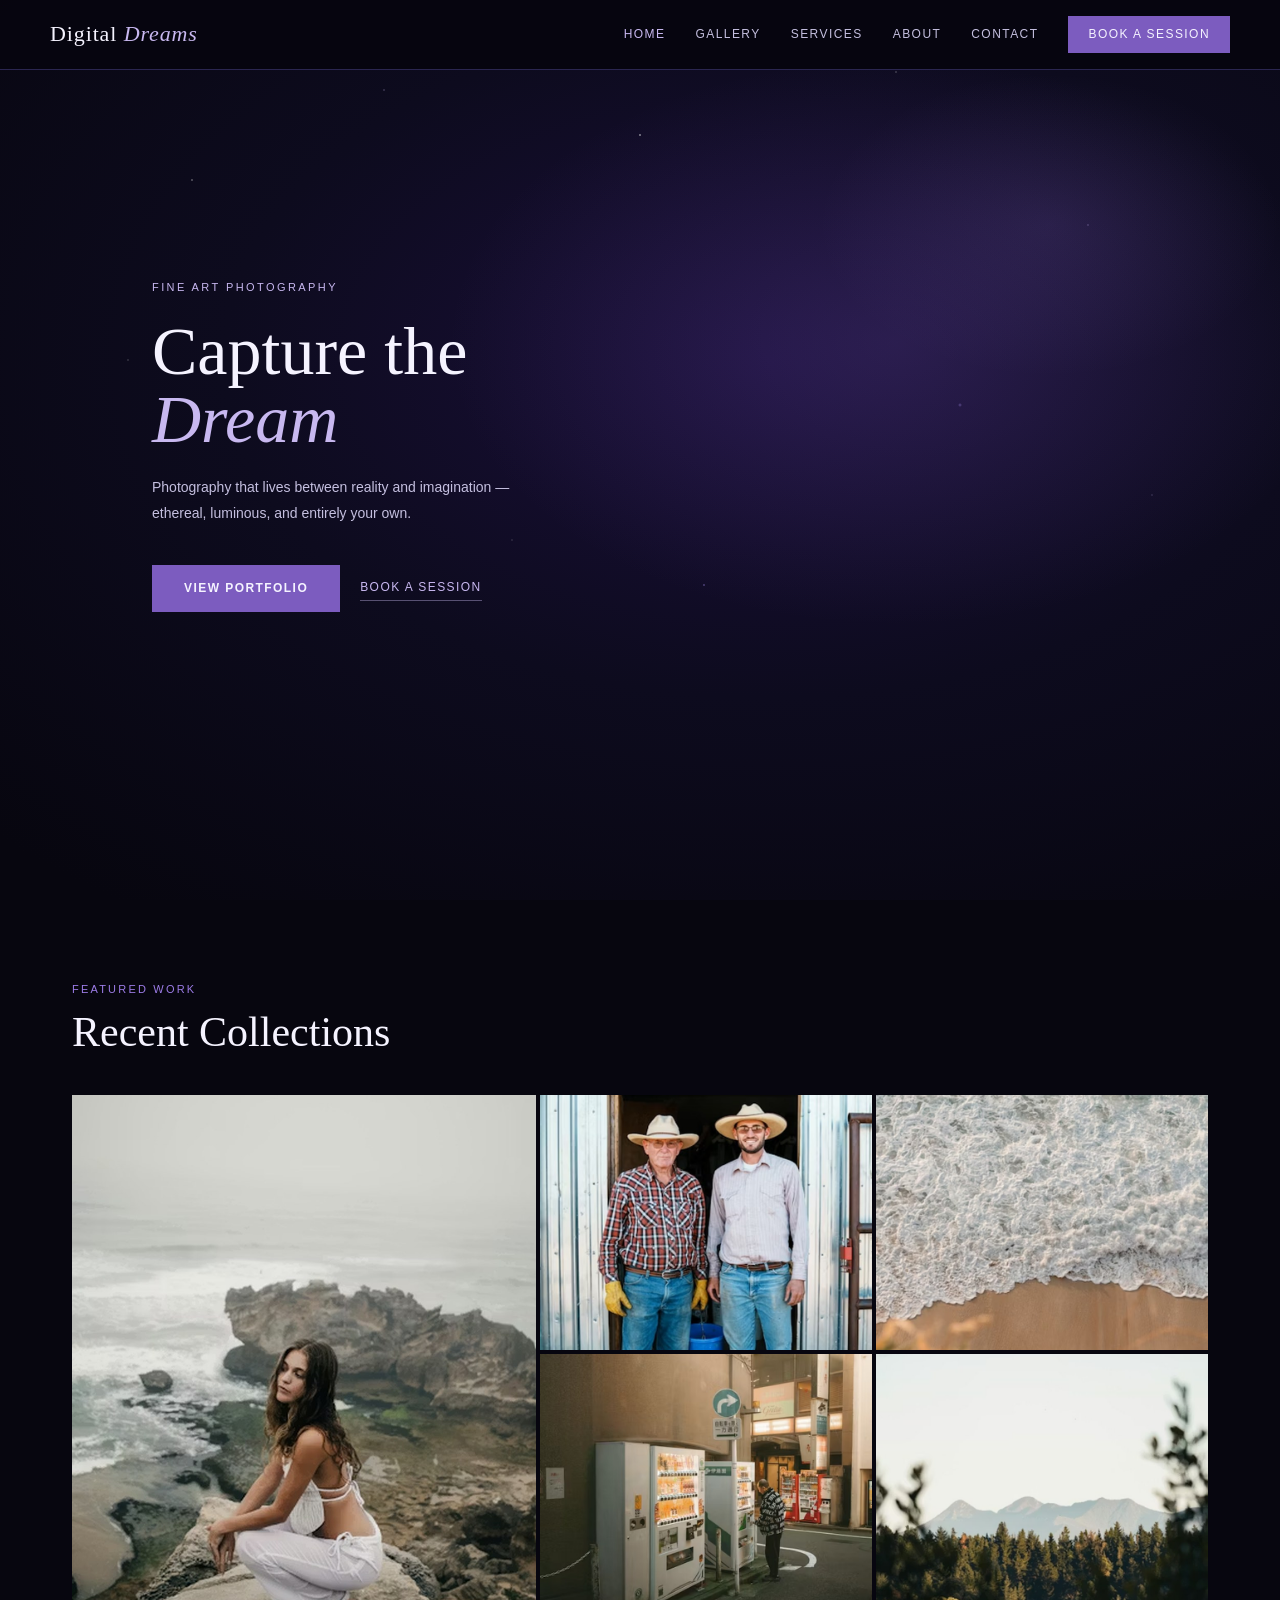
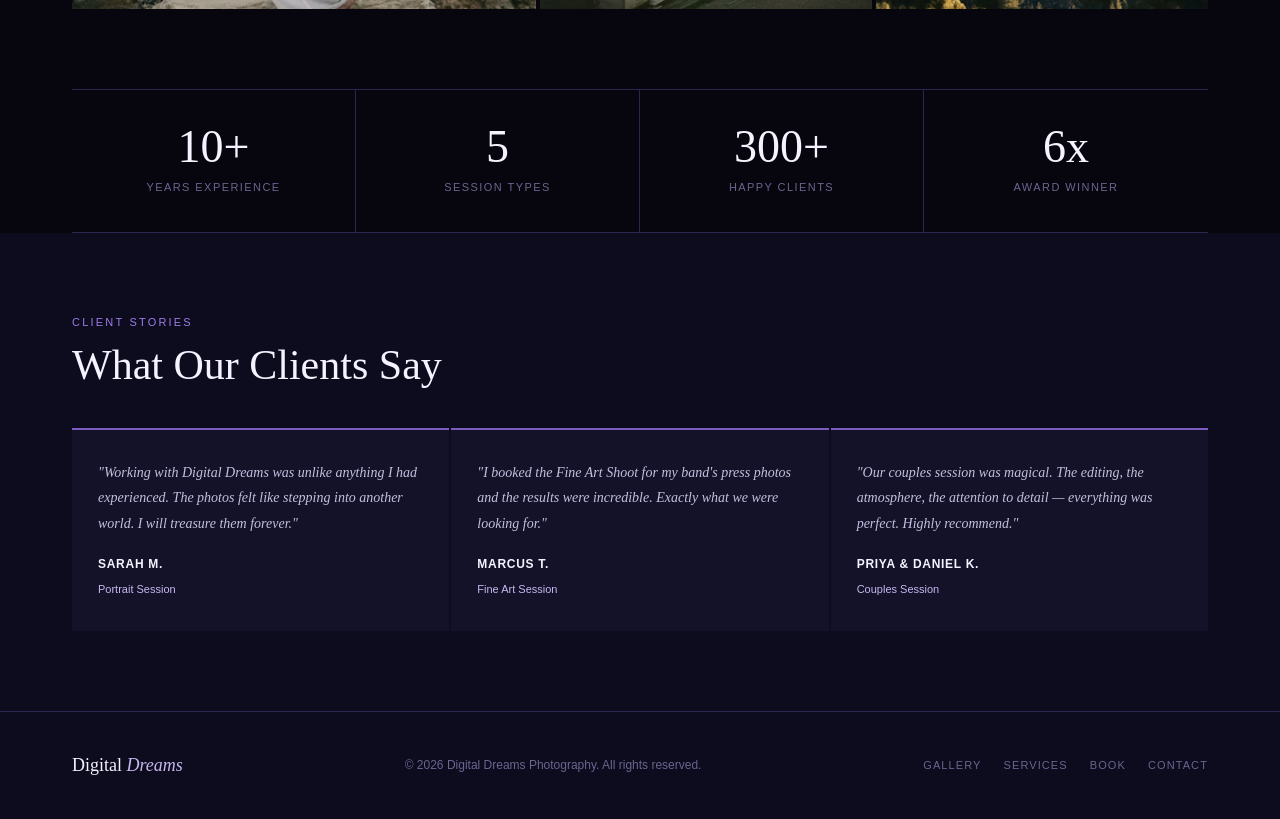
==== commit 719b349f: "Update site with Unit 9 website" ====
--- a/index.html
+++ b/index.html
@@ -1,546 +1,121 @@
 <!DOCTYPE html>
+<!-- Digital Dreams Photography - Homepage
+     Created by Dominique Winkleman for IT299 -->
 <html lang="en">
 <head>
-<meta charset="UTF-8">
-<meta name="viewport" content="width=device-width, initial-scale=1.0">
-<title>Digital Dreams Photography</title>
-<style>
-  :root {
-    --black:   #07060f;
-    --deep:    #0d0b1e;
-    --card:    #131228;
-    --border:  #2a2650;
-    --muted:   #6b658f;
-    --text:    #c4bfdf;
-    --light:   #e8e4f5;
-    --white:   #f5f3ff;
-    --purple:  #7c5cbf;
-    --violet:  #9d7de8;
-    --lavender:#c8b8f0;
-  }
-  * { margin:0; padding:0; box-sizing:border-box; }
-  body { background:var(--black); color:var(--text); font-family:Georgia,serif; font-size:15px; line-height:1.75; }
-
-  nav {
-    position:fixed; top:0; left:0; right:0; z-index:100;
-    display:flex; align-items:center; justify-content:space-between;
-    padding:0 52px; height:70px;
-    background:rgba(7,6,15,0.95); border-bottom:1px solid var(--border);
-  }
-  .nav-logo { font-size:22px; color:var(--white); cursor:pointer; letter-spacing:0.04em; }
-  .nav-logo span { color:var(--lavender); font-style:italic; }
-  .nav-links { display:flex; gap:32px; align-items:center; }
-  .nav-links a { color:var(--text); text-decoration:none; font-family:Arial,sans-serif; font-size:11.5px; letter-spacing:0.13em; text-transform:uppercase; cursor:pointer; transition:color 0.2s; }
-  .nav-links a:hover, .nav-links a.active { color:var(--lavender); }
-  .nav-book { background:var(--purple); color:var(--white) !important; padding:8px 22px; }
-  .nav-book:hover { background:var(--violet) !important; }
-
-  .page { display:none; padding-top:70px; min-height:100vh; }
-  .page.active { display:block; }
-
-  /* HOME */
-  .hero {
-    position:relative; height:calc(100vh - 70px);
-    display:flex; align-items:center; overflow:hidden;
-    background:radial-gradient(ellipse 85% 75% at 65% 38%, #1a0f3a 0%, #0d0b1e 45%, #07060f 100%);
-  }
-  .stars {
-    position:absolute; inset:0;
-    background-image:
-      radial-gradient(1px 1px at 12% 18%, rgba(255,255,255,0.8) 0%, transparent 100%),
-      radial-gradient(1px 1px at 28% 9%,  rgba(200,184,240,0.6) 0%, transparent 100%),
-      radial-gradient(1.5px 1.5px at 48% 14%, rgba(255,255,255,0.7) 0%, transparent 100%),
-      radial-gradient(1px 1px at 68% 6%,  rgba(255,255,255,0.5) 0%, transparent 100%),
-      radial-gradient(1px 1px at 83% 22%, rgba(200,184,240,0.6) 0%, transparent 100%),
-      radial-gradient(1px 1px at 94% 11%, rgba(255,255,255,0.4) 0%, transparent 100%),
-      radial-gradient(1px 1px at 6%  38%, rgba(255,255,255,0.4) 0%, transparent 100%),
-      radial-gradient(1.5px 1.5px at 22% 52%, rgba(180,154,255,0.5) 0%, transparent 100%),
-      radial-gradient(1px 1px at 44% 44%, rgba(255,255,255,0.4) 0%, transparent 100%),
-      radial-gradient(1px 1px at 58% 28%, rgba(255,255,255,0.5) 0%, transparent 100%),
-      radial-gradient(2px 2px at 74% 42%, rgba(180,154,255,0.4) 0%, transparent 100%),
-      radial-gradient(1px 1px at 88% 35%, rgba(255,255,255,0.3) 0%, transparent 100%),
-      radial-gradient(1px 1px at 4%  62%, rgba(200,184,240,0.4) 0%, transparent 100%),
-      radial-gradient(1px 1px at 32% 68%, rgba(255,255,255,0.3) 0%, transparent 100%),
-      radial-gradient(1.5px 1.5px at 54% 60%, rgba(180,154,255,0.5) 0%, transparent 100%),
-      radial-gradient(1px 1px at 76% 65%, rgba(255,255,255,0.3) 0%, transparent 100%),
-      radial-gradient(1px 1px at 96% 52%, rgba(200,184,240,0.4) 0%, transparent 100%);
-  }
-  .nebula {
-    position:absolute; inset:0;
-    background:
-      radial-gradient(ellipse 55% 48% at 68% 37%, rgba(124,92,191,0.2) 0%, transparent 70%),
-      radial-gradient(ellipse 35% 30% at 80% 24%, rgba(157,125,232,0.13) 0%, transparent 60%),
-      radial-gradient(ellipse 40% 35% at 55% 55%, rgba(90,60,160,0.1) 0%, transparent 60%);
-  }
-  .hero-orb {
-    position:absolute; right:9%; top:50%; transform:translateY(-50%);
-    width:360px; height:360px;
-  }
-  .orb-ring { position:absolute; border-radius:50%; border:1px solid rgba(180,154,255,0.2); }
-  .orb-ring-1 { inset:0; }
-  .orb-ring-2 { inset:20px; border-color:rgba(124,92,191,0.25); }
-  .orb-ring-3 { inset:40px; border-color:rgba(180,154,255,0.15); }
-  .orb-inner {
-    position:absolute; inset:58px; border-radius:50%;
-    background:radial-gradient(circle at 42% 38%, rgba(157,125,232,0.35) 0%, rgba(90,60,160,0.18) 40%, rgba(30,20,70,0.5) 100%);
-    border:1px solid rgba(180,154,255,0.3);
-    box-shadow:0 0 40px rgba(124,92,191,0.2), inset 0 0 30px rgba(157,125,232,0.1);
-  }
-  .orb-inner::before {
-    content:''; position:absolute; inset:0; border-radius:50%;
-    background-image:
-      radial-gradient(1px 1px at 30% 35%, rgba(255,255,255,0.8) 0%, transparent 100%),
-      radial-gradient(1px 1px at 55% 25%, rgba(255,255,255,0.6) 0%, transparent 100%),
-      radial-gradient(1.5px 1.5px at 70% 50%, rgba(200,184,240,0.7) 0%, transparent 100%),
-      radial-gradient(1px 1px at 40% 65%, rgba(255,255,255,0.5) 0%, transparent 100%),
-      radial-gradient(1px 1px at 60% 70%, rgba(180,154,255,0.6) 0%, transparent 100%);
-  }
-  .hero-content { position:relative; z-index:2; padding:0 80px; max-width:560px; }
-  .eyebrow { font-family:Arial,sans-serif; font-size:11px; letter-spacing:0.22em; text-transform:uppercase; color:var(--lavender); margin-bottom:20px; display:flex; align-items:center; gap:12px; }
-  .eyebrow::before { content:''; width:34px; height:1px; background:var(--lavender); }
-  .hero-title { font-size:70px; font-weight:normal; line-height:0.97; color:var(--white); margin-bottom:24px; }
-  .hero-title em { font-style:italic; color:var(--lavender); }
-  .hero-sub { font-family:Arial,sans-serif; font-size:14px; color:var(--text); margin-bottom:40px; max-width:380px; line-height:1.85; }
-  .hero-ctas { display:flex; gap:16px; align-items:center; }
-  .btn-primary { background:var(--purple); color:var(--white); padding:13px 34px; font-family:Arial,sans-serif; font-size:11.5px; font-weight:bold; letter-spacing:0.14em; text-transform:uppercase; border:none; cursor:pointer; transition:background 0.2s; text-decoration:none; display:inline-block; }
-  .btn-primary:hover { background:var(--violet); }
-  .btn-ghost { color:var(--lavender); font-family:Arial,sans-serif; font-size:11.5px; letter-spacing:0.14em; text-transform:uppercase; text-decoration:none; border-bottom:1px solid rgba(200,184,240,0.4); padding-bottom:2px; cursor:pointer; }
-
-  .section { padding:80px 72px; }
-  .section-label { font-family:Arial,sans-serif; font-size:11px; letter-spacing:0.2em; text-transform:uppercase; color:var(--violet); margin-bottom:10px; display:flex; align-items:center; gap:10px; }
-  .section-label::before { content:''; width:26px; height:1px; background:var(--violet); }
-  .section-title { font-size:44px; font-weight:normal; color:var(--white); line-height:1.1; margin-bottom:40px; }
-
-  .feat-grid { display:grid; grid-template-columns:1.4fr 1fr 1fr; grid-template-rows:255px 255px; gap:3px; }
-  .feat-item { position:relative; overflow:hidden; cursor:pointer; }
-  .feat-item.tall { grid-row:span 2; }
-  .feat-bg { position:absolute; inset:0; transition:transform 0.6s; }
-  .feat-item:hover .feat-bg { transform:scale(1.04); }
-  .d1 { background:radial-gradient(ellipse 80% 60% at 50% 55%, #2d1854 0%, #1a0f3a 40%, #0a0818 100%); }
-  .d1::after,.d2::after,.d3::after,.d4::after,.d5::after { content:''; position:absolute; inset:0; }
-  .d1::after { background:radial-gradient(circle at 40% 35%, rgba(157,125,232,0.35),transparent 55%), radial-gradient(1.5px 1.5px at 25% 30%,white 0%,transparent 100%), radial-gradient(1px 1px at 60% 20%,rgba(200,184,240,0.7) 0%,transparent 100%), radial-gradient(2px 2px at 50% 50%,rgba(180,154,255,0.6) 0%,transparent 100%); }
-  .d2 { background:radial-gradient(ellipse 70% 70% at 50% 40%, #1a1040 0%, #0e0820 100%); }
-  .d2::after { background:radial-gradient(ellipse 60% 40% at 50% 80%,rgba(124,92,191,0.4),transparent), radial-gradient(1px 1px at 20% 25%,white 0%,transparent 100%), radial-gradient(1.5px 1.5px at 70% 15%,rgba(200,184,240,0.8) 0%,transparent 100%), radial-gradient(2px 2px at 80% 60%,rgba(180,154,255,0.5) 0%,transparent 100%); }
-  .d3 { background:radial-gradient(ellipse 90% 60% at 50% 50%, #25103a 0%, #120820 100%); }
-  .d3::after { background:radial-gradient(circle at 55% 30%,rgba(200,150,255,0.25),transparent 50%), radial-gradient(1px 1px at 30% 20%,white 0%,transparent 100%), radial-gradient(1.5px 1.5px at 80% 55%,rgba(180,154,255,0.7) 0%,transparent 100%); }
-  .d4 { background:radial-gradient(ellipse 80% 80% at 40% 50%, #160e38 0%, #09070f 100%); }
-  .d4::after { background:radial-gradient(ellipse 100% 50% at 50% 100%,rgba(90,60,160,0.3),transparent), radial-gradient(1px 1px at 35% 20%,white 0%,transparent 100%), radial-gradient(2px 2px at 55% 40%,rgba(157,125,232,0.5) 0%,transparent 100%); }
-  .d5 { background:radial-gradient(ellipse 70% 70% at 60% 45%, #1e0f40 0%, #0c0818 100%); }
-  .d5::after { background:radial-gradient(circle at 35% 40%,rgba(124,92,191,0.3),transparent 55%), radial-gradient(1px 1px at 20% 30%,white 0%,transparent 100%), radial-gradient(1.5px 1.5px at 60% 20%,rgba(200,184,240,0.6) 0%,transparent 100%); }
-  .feat-overlay { position:absolute; inset:0; background:linear-gradient(to top,rgba(7,6,15,0.8) 0%,transparent 55%); display:flex; flex-direction:column; justify-content:flex-end; padding:18px; opacity:0; transition:opacity 0.3s; }
-  .feat-item:hover .feat-overlay { opacity:1; }
-  .feat-tag { font-family:Arial,sans-serif; font-size:10px; letter-spacing:0.16em; text-transform:uppercase; color:var(--lavender); margin-bottom:4px; }
-  .feat-name { font-size:20px; color:var(--white); }
-
-  .stats-row { display:grid; grid-template-columns:repeat(4,1fr); border-top:1px solid var(--border); border-bottom:1px solid var(--border); margin:0 72px; }
-  .stat-item { padding:34px 26px; border-right:1px solid var(--border); text-align:center; }
-  .stat-item:last-child { border-right:none; }
-  .stat-num { font-size:46px; color:var(--white); line-height:1; margin-bottom:7px; }
-  .stat-num span { font-size:22px; color:var(--lavender); }
-  .stat-label { font-family:Arial,sans-serif; font-size:11px; letter-spacing:0.13em; text-transform:uppercase; color:var(--muted); }
-
-  /* GALLERY */
-  .page-hero { height:280px; position:relative; overflow:hidden; display:flex; align-items:flex-end; padding:0 72px 40px; }
-  .page-hero.gh { background:radial-gradient(ellipse 100% 80% at 50% 50%, #1a0f3a 0%, #0d0b1e 60%, #07060f 100%); }
-  .page-hero.sh { background:radial-gradient(ellipse 100% 80% at 30% 60%, #1c1040 0%, #0d0b1e 60%, #07060f 100%); }
-  .page-hero::before { content:''; position:absolute; inset:0; background-image:radial-gradient(1px 1px at 10% 30%,rgba(255,255,255,0.6) 0%,transparent 100%),radial-gradient(1.5px 1.5px at 30% 15%,rgba(200,184,240,0.7) 0%,transparent 100%),radial-gradient(1px 1px at 55% 25%,rgba(255,255,255,0.5) 0%,transparent 100%),radial-gradient(1px 1px at 78% 10%,rgba(180,154,255,0.6) 0%,transparent 100%),radial-gradient(2px 2px at 45% 40%,rgba(157,125,232,0.4) 0%,transparent 100%); }
-  .page-title { font-size:56px; font-weight:normal; color:var(--white); line-height:1; position:relative; z-index:1; }
-  .page-title em { font-style:italic; color:var(--lavender); }
-
-  .filters { display:flex; border-bottom:1px solid var(--border); padding:0 72px; overflow-x:auto; }
-  .filter-btn { padding:15px 24px; font-family:Arial,sans-serif; font-size:11px; letter-spacing:0.14em; text-transform:uppercase; color:var(--muted); background:none; border:none; cursor:pointer; border-bottom:2px solid transparent; margin-bottom:-1px; transition:color 0.2s,border-color 0.2s; white-space:nowrap; }
-  .filter-btn.active { color:var(--lavender); border-bottom-color:var(--lavender); }
-
-  .masonry { padding:40px 72px; columns:3; column-gap:3px; }
-  .g-item { break-inside:avoid; margin-bottom:3px; position:relative; overflow:hidden; cursor:pointer; }
-  .g-img { width:100%; display:block; position:relative; transition:transform 0.5s; }
-  .g-item:hover .g-img { transform:scale(1.04); }
-  .g-img.tall { height:310px; }
-  .g-img.short { height:185px; }
-  .g-img.med { height:240px; }
-  .gi1{background:radial-gradient(ellipse 80% 70% at 45% 45%,#2a1550 0%,#150d30 50%,#080614 100%);} .gi1::after,.gi2::after,.gi3::after,.gi4::after,.gi5::after,.gi6::after,.gi7::after,.gi8::after,.gi9::after{content:'';position:absolute;inset:0;}
-  .gi1::after{background:radial-gradient(circle at 40% 35%,rgba(157,125,232,0.3),transparent 55%),radial-gradient(1.5px 1.5px at 25% 25%,white 0%,transparent 100%),radial-gradient(1px 1px at 60% 18%,rgba(200,184,240,0.8) 0%,transparent 100%),radial-gradient(2px 2px at 70% 55%,rgba(180,154,255,0.6) 0%,transparent 100%);}
-  .gi2{background:radial-gradient(ellipse 70% 60% at 55% 50%,#1c1045 0%,#0e0820 100%);} .gi2::after{background:radial-gradient(ellipse 80% 40% at 50% 85%,rgba(90,60,160,0.4),transparent),radial-gradient(1px 1px at 30% 20%,white 0%,transparent 100%),radial-gradient(1.5px 1.5px at 65% 30%,rgba(200,184,240,0.7) 0%,transparent 100%);}
-  .gi3{background:radial-gradient(ellipse 90% 70% at 50% 40%,#22103a 0%,#110820 100%);} .gi3::after{background:radial-gradient(circle at 55% 30%,rgba(200,150,255,0.22),transparent 50%),radial-gradient(1px 1px at 20% 25%,white 0%,transparent 100%),radial-gradient(2px 2px at 50% 50%,rgba(180,154,255,0.6) 0%,transparent 100%);}
-  .gi4{background:radial-gradient(ellipse 80% 80% at 40% 45%,#18103a 0%,#0b0818 100%);} .gi4::after{background:radial-gradient(ellipse 100% 50% at 50% 100%,rgba(100,65,180,0.35),transparent),radial-gradient(1.5px 1.5px at 35% 22%,rgba(200,184,240,0.8) 0%,transparent 100%);}
-  .gi5{background:radial-gradient(ellipse 70% 65% at 55% 45%,#1e1045 0%,#0c0818 100%);} .gi5::after{background:radial-gradient(circle at 35% 40%,rgba(124,92,191,0.28),transparent 55%),radial-gradient(1px 1px at 25% 28%,white 0%,transparent 100%),radial-gradient(1.5px 1.5px at 65% 18%,rgba(200,184,240,0.7) 0%,transparent 100%);}
-  .gi6{background:radial-gradient(ellipse 85% 75% at 45% 40%,#26123e 0%,#130a20 100%);} .gi6::after{background:radial-gradient(ellipse 60% 50% at 60% 35%,rgba(157,125,232,0.25),transparent),radial-gradient(1px 1px at 30% 30%,white 0%,transparent 100%),radial-gradient(2px 2px at 55% 55%,rgba(180,154,255,0.5) 0%,transparent 100%);}
-  .gi7{background:radial-gradient(ellipse 75% 70% at 50% 50%,#1a1040 0%,#09070f 100%);} .gi7::after{background:radial-gradient(circle at 50% 40%,rgba(140,100,220,0.28),transparent 55%),radial-gradient(1.5px 1.5px at 20% 20%,white 0%,transparent 100%),radial-gradient(1px 1px at 65% 28%,rgba(200,184,240,0.6) 0%,transparent 100%);}
-  .gi8{background:radial-gradient(ellipse 80% 70% at 48% 42%,#200e38 0%,#0f0818 100%);} .gi8::after{background:radial-gradient(ellipse 70% 50% at 45% 30%,rgba(157,125,232,0.2),transparent),radial-gradient(1px 1px at 30% 25%,white 0%,transparent 100%),radial-gradient(2px 2px at 60% 45%,rgba(180,154,255,0.55) 0%,transparent 100%);}
-  .gi9{background:radial-gradient(ellipse 90% 80% at 52% 48%,#1c1040 0%,#0a0818 100%);} .gi9::after{background:radial-gradient(circle at 42% 38%,rgba(124,92,191,0.3),transparent 50%),radial-gradient(1.5px 1.5px at 28% 22%,white 0%,transparent 100%),radial-gradient(1px 1px at 58% 32%,rgba(200,184,240,0.7) 0%,transparent 100%);}
-  .g-label{position:absolute;bottom:0;left:0;right:0;padding:16px 14px 12px;background:linear-gradient(to top,rgba(7,6,15,0.85),transparent);opacity:0;transition:opacity 0.3s;z-index:2;}
-  .g-item:hover .g-label{opacity:1;}
-  .g-title{font-size:16px;color:var(--white);display:block;}
-  .g-loc{font-family:Arial,sans-serif;font-size:10px;letter-spacing:0.12em;text-transform:uppercase;color:var(--lavender);}
-
-  /* SERVICES */
-  .svc-grid{display:grid;grid-template-columns:repeat(3,1fr);gap:1px;background:var(--border);}
-  .svc-card{background:var(--deep);padding:40px 34px;position:relative;overflow:hidden;transition:background 0.3s;}
-  .svc-card:hover{background:var(--card);}
-  .svc-card::before{content:'';position:absolute;top:0;left:0;right:0;height:2px;background:var(--purple);transform:scaleX(0);transform-origin:left;transition:transform 0.4s;}
-  .svc-card:hover::before{transform:scaleX(1);}
-  .svc-num{font-size:52px;color:rgba(124,92,191,0.14);line-height:1;margin-bottom:12px;}
-  .svc-name{font-size:24px;color:var(--white);margin-bottom:10px;}
-  .svc-desc{font-family:Arial,sans-serif;font-size:13px;color:var(--text);line-height:1.75;margin-bottom:20px;}
-  .svc-price{font-size:28px;color:var(--lavender);margin-bottom:5px;}
-  .svc-incl{font-family:Arial,sans-serif;font-size:10.5px;letter-spacing:0.12em;color:var(--muted);text-transform:uppercase;margin-bottom:18px;}
-  .svc-list{list-style:none;margin-bottom:24px;}
-  .svc-list li{font-family:Arial,sans-serif;font-size:12.5px;color:var(--text);padding:5px 0;border-bottom:1px solid rgba(255,255,255,0.04);display:flex;align-items:center;gap:10px;}
-  .svc-list li::before{content:'';width:12px;height:1px;background:var(--purple);flex-shrink:0;}
-  .btn-outline{display:inline-block;border:1px solid var(--purple);color:var(--lavender);padding:9px 24px;font-family:Arial,sans-serif;font-size:11px;letter-spacing:0.14em;text-transform:uppercase;text-decoration:none;cursor:pointer;transition:background 0.2s,color 0.2s;background:none;}
-  .btn-outline:hover{background:var(--purple);color:var(--white);}
-  .add-ons{padding:64px 72px;}
-  .add-ons h3{font-size:34px;font-weight:normal;color:var(--white);margin-bottom:30px;}
-  .ao-grid{display:grid;grid-template-columns:repeat(4,1fr);gap:1px;background:var(--border);}
-  .ao{background:var(--deep);padding:22px 20px;}
-  .ao-name{font-family:Arial,sans-serif;font-size:13px;color:var(--white);margin-bottom:5px;}
-  .ao-price{font-size:20px;color:var(--lavender);}
-
-  /* ABOUT */
-  .about-wrap{display:grid;grid-template-columns:1fr 1fr;min-height:calc(100vh - 70px);}
-  .about-img-side{position:relative;overflow:hidden;background:radial-gradient(ellipse 80% 70% at 50% 45%,#200f40 0%,#120830 50%,#07060f 100%);}
-  .about-img-side::before{content:'';position:absolute;inset:0;background-image:radial-gradient(1.5px 1.5px at 20% 20%,rgba(255,255,255,0.7) 0%,transparent 100%),radial-gradient(1px 1px at 45% 12%,rgba(200,184,240,0.6) 0%,transparent 100%),radial-gradient(1px 1px at 68% 28%,rgba(255,255,255,0.5) 0%,transparent 100%),radial-gradient(2px 2px at 82% 18%,rgba(180,154,255,0.6) 0%,transparent 100%),radial-gradient(1px 1px at 15% 52%,rgba(255,255,255,0.4) 0%,transparent 100%),radial-gradient(1.5px 1.5px at 55% 62%,rgba(200,184,240,0.5) 0%,transparent 100%);z-index:1;}
-  .about-img-side::after{content:'';position:absolute;inset:0;background:radial-gradient(circle at 50% 45%,rgba(124,92,191,0.2),transparent 60%);z-index:0;}
-  .about-frame{position:absolute;inset:60px;border:1px solid rgba(180,154,255,0.2);z-index:2;display:flex;align-items:center;justify-content:center;}
-  .about-frame::before{content:'';position:absolute;inset:16px;border:1px solid rgba(124,92,191,0.12);}
-  .portrait-wrap{text-align:center;z-index:3;position:relative;}
-  .portrait-circle{width:148px;height:148px;border-radius:50%;background:radial-gradient(circle,rgba(124,92,191,0.22),rgba(90,60,160,0.07));border:1px solid rgba(180,154,255,0.3);margin:0 auto 16px;display:flex;align-items:center;justify-content:center;box-shadow:0 0 28px rgba(124,92,191,0.14);}
-  .portrait-icon{font-size:55px;opacity:0.32;color:var(--lavender);}
-  .portrait-name{font-size:24px;color:var(--white);}
-  .portrait-role{font-family:Arial,sans-serif;font-size:11px;letter-spacing:0.17em;text-transform:uppercase;color:var(--lavender);}
-  .about-content{padding:68px 60px;display:flex;flex-direction:column;justify-content:center;}
-  .about-quote{font-size:32px;font-style:italic;color:var(--white);line-height:1.35;margin-bottom:28px;}
-  .about-quote em{font-style:normal;color:var(--lavender);}
-  .about-body{font-family:Arial,sans-serif;font-size:14px;color:var(--text);line-height:1.85;margin-bottom:20px;}
-  .about-creds{display:grid;grid-template-columns:1fr 1fr;gap:1px;background:var(--border);border:1px solid var(--border);margin-top:30px;}
-  .cred{background:var(--deep);padding:16px 18px;}
-  .cred-label{font-family:Arial,sans-serif;font-size:10px;letter-spacing:0.15em;text-transform:uppercase;color:var(--violet);margin-bottom:3px;}
-  .cred-val{font-family:Arial,sans-serif;font-size:13px;color:var(--white);}
-
-  /* BOOKING */
-  .booking-wrap{display:grid;grid-template-columns:1.1fr 0.9fr;min-height:calc(100vh - 70px);}
-  .bk-info{background:var(--deep);padding:60px 52px;border-right:1px solid var(--border);}
-  .bk-title{font-size:42px;font-weight:normal;color:var(--white);margin-bottom:10px;line-height:1.1;}
-  .bk-sub{font-family:Arial,sans-serif;font-size:13px;color:var(--text);margin-bottom:36px;}
-  .sess-list{display:flex;flex-direction:column;gap:3px;}
-  .sess{padding:18px 20px;background:var(--card);border-left:2px solid transparent;cursor:pointer;transition:border-color 0.2s,background 0.2s;display:flex;justify-content:space-between;align-items:center;}
-  .sess:hover,.sess.sel{border-left-color:var(--purple);background:#1a1830;}
-  .sess-name{font-family:Arial,sans-serif;font-size:14px;color:var(--white);margin-bottom:3px;}
-  .sess-desc{font-family:Arial,sans-serif;font-size:11px;color:var(--muted);}
-  .sess-price{font-size:21px;color:var(--lavender);}
-  .bk-form{padding:60px 46px;background:var(--black);}
-  .form-hdr{font-family:Arial,sans-serif;font-size:11px;letter-spacing:0.17em;text-transform:uppercase;color:var(--violet);margin-bottom:28px;}
-  .fg{margin-bottom:18px;}
-  .fl{display:block;font-family:Arial,sans-serif;font-size:10.5px;letter-spacing:0.11em;text-transform:uppercase;color:var(--muted);margin-bottom:7px;}
-  .fi{width:100%;background:var(--deep);border:1px solid var(--border);color:var(--white);padding:11px 14px;font-family:Arial,sans-serif;font-size:13px;outline:none;transition:border-color 0.2s;}
-  .fi:focus{border-color:var(--purple);}
-  .fi::placeholder{color:var(--muted);}
-  .frow{display:grid;grid-template-columns:1fr 1fr;gap:12px;}
-  .cal{background:var(--card);border:1px solid var(--border);padding:16px;margin-bottom:20px;}
-  .cal-hdr{display:flex;justify-content:space-between;align-items:center;margin-bottom:12px;}
-  .cal-mo{font-family:Arial,sans-serif;font-size:12.5px;color:var(--white);}
-  .cal-nav{background:none;border:none;color:var(--muted);cursor:pointer;font-size:14px;}
-  .cal-days{display:grid;grid-template-columns:repeat(7,1fr);gap:2px;text-align:center;}
-  .cdl{font-family:Arial,sans-serif;font-size:9px;letter-spacing:0.1em;color:var(--muted);padding:3px 0;}
-  .cd{font-family:Arial,sans-serif;font-size:11px;color:var(--text);padding:6px 2px;cursor:pointer;transition:background 0.15s;}
-  .cd:hover{background:var(--border);color:var(--white);}
-  .cd.avail{color:var(--light);}
-  .cd.booked{color:var(--muted);text-decoration:line-through;cursor:default;}
-  .cd.sel{background:var(--purple);color:var(--white);}
-  .confirm-btn{width:100%;padding:13px;background:var(--purple);color:var(--white);border:none;cursor:pointer;font-family:Arial,sans-serif;font-size:11.5px;font-weight:bold;letter-spacing:0.14em;text-transform:uppercase;transition:background 0.2s;margin-top:4px;}
-  .confirm-btn:hover{background:var(--violet);}
-
-  /* CONTACT */
-  .contact-wrap{display:grid;grid-template-columns:1fr 1fr;min-height:calc(100vh - 70px);}
-  .ct-info{background:var(--deep);padding:68px 60px;border-right:1px solid var(--border);display:flex;flex-direction:column;justify-content:center;}
-  .ct-title{font-size:48px;font-weight:normal;color:var(--white);line-height:1;margin-bottom:16px;}
-  .ct-title em{font-style:italic;color:var(--lavender);}
-  .ct-sub{font-family:Arial,sans-serif;font-size:13px;color:var(--text);margin-bottom:44px;max-width:350px;line-height:1.8;}
-  .ct-items{display:flex;flex-direction:column;}
-  .ct-item{padding:20px 0;border-bottom:1px solid var(--border);display:flex;align-items:flex-start;gap:16px;}
-  .ct-icon{width:36px;height:36px;flex-shrink:0;border:1px solid rgba(124,92,191,0.3);display:flex;align-items:center;justify-content:center;font-size:14px;color:var(--violet);}
-  .ct-lbl{font-family:Arial,sans-serif;font-size:10px;letter-spacing:0.15em;text-transform:uppercase;color:var(--violet);margin-bottom:3px;}
-  .ct-val{font-family:Arial,sans-serif;font-size:13px;color:var(--white);}
-  .ct-form{padding:68px 60px;}
-  .ct-form-hdr{font-family:Arial,sans-serif;font-size:11px;letter-spacing:0.17em;text-transform:uppercase;color:var(--violet);margin-bottom:28px;}
-  .submit-btn{width:100%;padding:13px;background:var(--purple);color:var(--white);border:none;cursor:pointer;font-family:Arial,sans-serif;font-size:11.5px;font-weight:bold;letter-spacing:0.14em;text-transform:uppercase;transition:background 0.2s;margin-top:4px;}
-  .submit-btn:hover{background:var(--violet);}
-  textarea.fi{resize:vertical;min-height:108px;}
-
-  /* FOOTER */
-  footer{border-top:1px solid var(--border);padding:40px 72px;display:flex;justify-content:space-between;align-items:center;background:var(--deep);}
-  .f-logo{font-size:18px;color:var(--white);}
-  .f-logo span{color:var(--lavender);font-style:italic;}
-  .f-copy{font-family:Arial,sans-serif;font-size:11.5px;color:var(--muted);}
-  .f-links{display:flex;gap:24px;}
-  .f-links a{font-family:Arial,sans-serif;font-size:11px;letter-spacing:0.11em;text-transform:uppercase;color:var(--muted);text-decoration:none;cursor:pointer;transition:color 0.2s;}
-  .f-links a:hover{color:var(--lavender);}
-</style>
+    <meta charset="UTF-8">
+    <meta name="viewport" content="width=device-width, initial-scale=1.0">
+    <title>Digital Dreams Photography</title>
+    <link rel="stylesheet" href="style.css">
 </head>
 <body>
 
-<nav>
-  <div class="nav-logo" onclick="showPage('home')">Digital <span>Dreams</span></div>
-  <div class="nav-links">
-    <a onclick="showPage('home')" id="nav-home" class="active">Home</a>
-    <a onclick="showPage('gallery')" id="nav-gallery">Gallery</a>
-    <a onclick="showPage('services')" id="nav-services">Services</a>
-    <a onclick="showPage('about')" id="nav-about">About</a>
-    <a onclick="showPage('contact')" id="nav-contact">Contact</a>
-    <a onclick="showPage('booking')" class="nav-book">Book a Session</a>
-  </div>
-</nav>
+    <!-- Navigation -->
+    <nav>
+        <div class="logo"><a href="index.html">Digital <span>Dreams</span></a></div>
+        <div class="nav-links">
+            <a href="index.html" class="active">Home</a>
+            <a href="gallery.html">Gallery</a>
+            <a href="services.html">Services</a>
+            <a href="about.html">About</a>
+            <a href="contact.html">Contact</a>
+            <a href="booking.html" class="book-btn">Book a Session</a>
+        </div>
+    </nav>
 
-<!-- HOME -->
-<div class="page active" id="page-home">
-  <div style="background:#2a1854;border-bottom:1px solid #7c5cbf;padding:8px 52px;font-family:Arial,sans-serif;font-size:12px;color:#c8b8f0;letter-spacing:0.06em;">
-    ⚠ &nbsp; <strong>DRAFT v0.1</strong> — Work in progress. Images are placeholders. Booking backend not yet connected. Est. completion: April 1, 2026.
-  </div>
-  <section class="hero">
-    <div class="stars"></div>
-    <div class="nebula"></div>
-    <div style="position:absolute;right:9%;top:50%;transform:translateY(-50%);width:320px;height:320px;border:2px dashed rgba(180,154,255,0.2);border-radius:50%;display:flex;align-items:center;justify-content:center;">
-      <div style="font-family:Arial,sans-serif;font-size:11px;letter-spacing:0.12em;text-transform:uppercase;color:rgba(200,184,240,0.3);text-align:center;line-height:1.8;">Hero Image<br>Placeholder</div>
+    <!-- Hero Section -->
+    <section class="hero">
+        <div class="hero-bg"></div>
+        <div class="hero-content">
+            <p class="tagline">Fine Art Photography</p>
+            <h1>Capture the<br><em>Dream</em></h1>
+            <p class="hero-desc">Photography that lives between reality and imagination — ethereal, luminous, and entirely your own.</p>
+            <div class="hero-buttons">
+                <a href="gallery.html" class="btn-main">View Portfolio</a>
+                <a href="booking.html" class="btn-outline-light">Book a Session</a>
+            </div>
+        </div>
+    </section>
+
+    <!-- Featured Work -->
+    <section class="featured">
+        <p class="section-tag">Featured Work</p>
+        <h2>Recent Collections</h2>
+        <div class="featured-grid">
+            <div class="featured-item featured-tall">
+                <img src="images/featured-1.jpg" alt="Photography session">
+            </div>
+            <div class="featured-item">
+                <img src="images/featured-2.jpg" alt="Photography session">
+            </div>
+            <div class="featured-item">
+                <img src="images/featured-3.jpg" alt="Photography session">
+            </div>
+            <div class="featured-item">
+                <img src="images/featured-4.jpg" alt="Photography session">
+            </div>
+            <div class="featured-item">
+                <img src="images/featured-5.jpg" alt="Photography session">
+            </div>
+        </div>
+    </section>
+
+    <!-- Stats Bar -->
+    <div class="stats-bar">
+        <div class="stat">
+            <div class="stat-number">10+</div>
+            <div class="stat-label">Years Experience</div>
+        </div>
+        <div class="stat">
+            <div class="stat-number">5</div>
+            <div class="stat-label">Session Types</div>
+        </div>
+        <div class="stat">
+            <div class="stat-number">300+</div>
+            <div class="stat-label">Happy Clients</div>
+        </div>
+        <div class="stat">
+            <div class="stat-number">6x</div>
+            <div class="stat-label">Award Winner</div>
+        </div>
     </div>
-    <div class="hero-content">
-      <div class="eyebrow">Fine Art Photography</div>
-      <h1 class="hero-title">Capture the<br><em>Dream</em></h1>
-      <p class="hero-sub">Photography that lives between reality and imagination — ethereal, luminous, and entirely your own.</p>
-      <div class="hero-ctas">
-        <button class="btn-primary" onclick="showPage('gallery')">View Portfolio</button>
-        <a class="btn-ghost" onclick="showPage('booking')">Book a Session</a>
-      </div>
-    </div>
-  </section>
-  <section class="section">
-    <div class="section-label">Featured Work</div>
-    <h2 class="section-title">Recent Collections</h2>
-    <div class="feat-grid">
-      <div class="feat-item tall" style="position:relative;"><div style="position:absolute;inset:0;background:#131228;border:1px solid #2a2650;display:flex;flex-direction:column;align-items:center;justify-content:center;gap:8px;">
-          <div style="font-size:32px;opacity:0.15;color:#c8b8f0;">&#9632;</div>
-          <div style="font-family:Arial,sans-serif;font-size:10px;letter-spacing:0.12em;text-transform:uppercase;color:rgba(200,184,240,0.35);">Photo Placeholder</div>
-          <div style="font-family:Arial,sans-serif;font-size:10px;color:rgba(200,184,240,0.25);">Celestial Series</div>
-        </div></div>
-      <div class="feat-item" style="position:relative;"><div style="position:absolute;inset:0;background:#131228;border:1px solid #2a2650;display:flex;flex-direction:column;align-items:center;justify-content:center;gap:8px;">
-          <div style="font-size:32px;opacity:0.15;color:#c8b8f0;">&#9632;</div>
-          <div style="font-family:Arial,sans-serif;font-size:10px;letter-spacing:0.12em;text-transform:uppercase;color:rgba(200,184,240,0.35);">Photo Placeholder</div>
-          <div style="font-family:Arial,sans-serif;font-size:10px;color:rgba(200,184,240,0.25);">Ethereal Light</div>
-        </div></div>
-      <div class="feat-item" style="position:relative;"><div style="position:absolute;inset:0;background:#131228;border:1px solid #2a2650;display:flex;flex-direction:column;align-items:center;justify-content:center;gap:8px;">
-          <div style="font-size:32px;opacity:0.15;color:#c8b8f0;">&#9632;</div>
-          <div style="font-family:Arial,sans-serif;font-size:10px;letter-spacing:0.12em;text-transform:uppercase;color:rgba(200,184,240,0.35);">Photo Placeholder</div>
-          <div style="font-family:Arial,sans-serif;font-size:10px;color:rgba(200,184,240,0.25);">Nebula Dreams</div>
-        </div></div>
-      <div class="feat-item" style="position:relative;"><div style="position:absolute;inset:0;background:#131228;border:1px solid #2a2650;display:flex;flex-direction:column;align-items:center;justify-content:center;gap:8px;">
-          <div style="font-size:32px;opacity:0.15;color:#c8b8f0;">&#9632;</div>
-          <div style="font-family:Arial,sans-serif;font-size:10px;letter-spacing:0.12em;text-transform:uppercase;color:rgba(200,184,240,0.35);">Photo Placeholder</div>
-          <div style="font-family:Arial,sans-serif;font-size:10px;color:rgba(200,184,240,0.25);">Midnight Bloom</div>
-        </div></div>
-      <div class="feat-item" style="position:relative;"><div style="position:absolute;inset:0;background:#131228;border:1px solid #2a2650;display:flex;flex-direction:column;align-items:center;justify-content:center;gap:8px;">
-          <div style="font-size:32px;opacity:0.15;color:#c8b8f0;">&#9632;</div>
-          <div style="font-family:Arial,sans-serif;font-size:10px;letter-spacing:0.12em;text-transform:uppercase;color:rgba(200,184,240,0.35);">Photo Placeholder</div>
-          <div style="font-family:Arial,sans-serif;font-size:10px;color:rgba(200,184,240,0.25);">Violet Hours</div>
-        </div></div>
-    </div>
-  </section>
-  <div class="stats-row">
-    <div class="stat-item"><div class="stat-num">10<span>+</span></div><div class="stat-label">Years Experience</div></div>
-    <div class="stat-item"><div class="stat-num">5</div><div class="stat-label">Session Types</div></div>
-    <div class="stat-item"><div class="stat-num">300<span>+</span></div><div class="stat-label">Happy Clients</div></div>
-    <div class="stat-item"><div class="stat-num">6<span>x</span></div><div class="stat-label">Award Winner</div></div>
-  </div>
-  <footer><div class="f-logo">Digital <span>Dreams</span></div><div class="f-copy">© 2026 Digital Dreams Photography. All rights reserved.</div><div class="f-links"><a onclick="showPage('gallery')">Gallery</a><a onclick="showPage('services')">Services</a><a onclick="showPage('booking')">Book</a><a onclick="showPage('contact')">Contact</a></div></footer>
-</div>
 
-<!-- GALLERY -->
-<div class="page" id="page-gallery">
-  <div class="page-hero gh"><h1 class="page-title">The <em>Gallery</em></h1></div>
-  <div class="filters">
-    <button class="filter-btn active">All Work</button>
-    <button class="filter-btn">Dreamscape</button>
-    <button class="filter-btn">Portrait</button>
-    <button class="filter-btn">Fine Art</button>
-    <button class="filter-btn">Astral</button>
-    <button class="filter-btn">Editorial</button>
-  </div>
-  <div class="masonry">
-    <div class="g-item"><div class="g-img tall" style="background:#131228;border:1px solid #2a2650;display:flex;flex-direction:column;align-items:center;justify-content:center;gap:6px;">
-          <div style="font-family:Arial,sans-serif;font-size:10px;letter-spacing:0.14em;text-transform:uppercase;color:rgba(200,184,240,0.35);">[ Image Placeholder ]</div>
-          <div style="font-family:Arial,sans-serif;font-size:11px;color:rgba(200,184,240,0.5);">Celestial Drift</div>
-          <div style="font-family:Arial,sans-serif;font-size:9px;color:rgba(200,184,240,0.25);">Dreamscape Series</div>
-        </div></div>
-    <div class="g-item"><div class="g-img short" style="background:#131228;border:1px solid #2a2650;display:flex;flex-direction:column;align-items:center;justify-content:center;gap:6px;">
-          <div style="font-family:Arial,sans-serif;font-size:10px;letter-spacing:0.14em;text-transform:uppercase;color:rgba(200,184,240,0.35);">[ Image Placeholder ]</div>
-          <div style="font-family:Arial,sans-serif;font-size:11px;color:rgba(200,184,240,0.5);">Violet Dusk</div>
-          <div style="font-family:Arial,sans-serif;font-size:9px;color:rgba(200,184,240,0.25);">Fine Art</div>
-        </div></div>
-    <div class="g-item"><div class="g-img med" style="background:#131228;border:1px solid #2a2650;display:flex;flex-direction:column;align-items:center;justify-content:center;gap:6px;">
-          <div style="font-family:Arial,sans-serif;font-size:10px;letter-spacing:0.14em;text-transform:uppercase;color:rgba(200,184,240,0.35);">[ Image Placeholder ]</div>
-          <div style="font-family:Arial,sans-serif;font-size:11px;color:rgba(200,184,240,0.5);">Nebula Portrait</div>
-          <div style="font-family:Arial,sans-serif;font-size:9px;color:rgba(200,184,240,0.25);">Portrait Series</div>
-        </div></div>
-    <div class="g-item"><div class="g-img med" style="background:#131228;border:1px solid #2a2650;display:flex;flex-direction:column;align-items:center;justify-content:center;gap:6px;">
-          <div style="font-family:Arial,sans-serif;font-size:10px;letter-spacing:0.14em;text-transform:uppercase;color:rgba(200,184,240,0.35);">[ Image Placeholder ]</div>
-          <div style="font-family:Arial,sans-serif;font-size:11px;color:rgba(200,184,240,0.5);">Astral Bloom</div>
-          <div style="font-family:Arial,sans-serif;font-size:9px;color:rgba(200,184,240,0.25);">Astral Series</div>
-        </div></div>
-    <div class="g-item"><div class="g-img short" style="background:#131228;border:1px solid #2a2650;display:flex;flex-direction:column;align-items:center;justify-content:center;gap:6px;">
-          <div style="font-family:Arial,sans-serif;font-size:10px;letter-spacing:0.14em;text-transform:uppercase;color:rgba(200,184,240,0.35);">[ Image Placeholder ]</div>
-          <div style="font-family:Arial,sans-serif;font-size:11px;color:rgba(200,184,240,0.5);">Midnight Reverie</div>
-          <div style="font-family:Arial,sans-serif;font-size:9px;color:rgba(200,184,240,0.25);">Editorial</div>
-        </div></div>
-    <div class="g-item"><div class="g-img tall" style="background:#131228;border:1px solid #2a2650;display:flex;flex-direction:column;align-items:center;justify-content:center;gap:6px;">
-          <div style="font-family:Arial,sans-serif;font-size:10px;letter-spacing:0.14em;text-transform:uppercase;color:rgba(200,184,240,0.35);">[ Image Placeholder ]</div>
-          <div style="font-family:Arial,sans-serif;font-size:11px;color:rgba(200,184,240,0.5);">Ethereal Light</div>
-          <div style="font-family:Arial,sans-serif;font-size:9px;color:rgba(200,184,240,0.25);">Fine Art</div>
-        </div></div>
-    <div class="g-item"><div class="g-img short" style="background:#131228;border:1px solid #2a2650;display:flex;flex-direction:column;align-items:center;justify-content:center;gap:6px;">
-          <div style="font-family:Arial,sans-serif;font-size:10px;letter-spacing:0.14em;text-transform:uppercase;color:rgba(200,184,240,0.35);">[ Image Placeholder ]</div>
-          <div style="font-family:Arial,sans-serif;font-size:11px;color:rgba(200,184,240,0.5);">Dreamfall</div>
-          <div style="font-family:Arial,sans-serif;font-size:9px;color:rgba(200,184,240,0.25);">Dreamscape Series</div>
-        </div></div>
-    <div class="g-item"><div class="g-img med" style="background:#131228;border:1px solid #2a2650;display:flex;flex-direction:column;align-items:center;justify-content:center;gap:6px;">
-          <div style="font-family:Arial,sans-serif;font-size:10px;letter-spacing:0.14em;text-transform:uppercase;color:rgba(200,184,240,0.35);">[ Image Placeholder ]</div>
-          <div style="font-family:Arial,sans-serif;font-size:11px;color:rgba(200,184,240,0.5);">Luminous Void</div>
-          <div style="font-family:Arial,sans-serif;font-size:9px;color:rgba(200,184,240,0.25);">Astral Series</div>
-        </div></div>
-    <div class="g-item"><div class="g-img short" style="background:#131228;border:1px solid #2a2650;display:flex;flex-direction:column;align-items:center;justify-content:center;gap:6px;">
-          <div style="font-family:Arial,sans-serif;font-size:10px;letter-spacing:0.14em;text-transform:uppercase;color:rgba(200,184,240,0.35);">[ Image Placeholder ]</div>
-          <div style="font-family:Arial,sans-serif;font-size:11px;color:rgba(200,184,240,0.5);">Cosmic Still</div>
-          <div style="font-family:Arial,sans-serif;font-size:9px;color:rgba(200,184,240,0.25);">Fine Art</div>
-        </div></div>
-  </div>
-  <footer><div class="f-logo">Digital <span>Dreams</span></div><div class="f-copy">© 2026 Digital Dreams Photography.</div><div class="f-links"><a onclick="showPage('home')">Home</a><a onclick="showPage('services')">Services</a><a onclick="showPage('booking')">Book</a></div></footer>
-</div>
+    <!-- Testimonials -->
+    <section class="testimonials">
+        <p class="section-tag">Client Stories</p>
+        <h2>What Our Clients Say</h2>
+        <div class="testimonial-grid">
+            <div class="testimonial">
+                <p>"Working with Digital Dreams was unlike anything I had experienced. The photos felt like stepping into another world. I will treasure them forever."</p>
+                <strong>Sarah M.</strong>
+                <span>Portrait Session</span>
+            </div>
+            <div class="testimonial">
+                <p>"I booked the Fine Art Shoot for my band's press photos and the results were incredible. Exactly what we were looking for."</p>
+                <strong>Marcus T.</strong>
+                <span>Fine Art Session</span>
+            </div>
+            <div class="testimonial">
+                <p>"Our couples session was magical. The editing, the atmosphere, the attention to detail — everything was perfect. Highly recommend."</p>
+                <strong>Priya & Daniel K.</strong>
+                <span>Couples Session</span>
+            </div>
+        </div>
+    </section>
 
-<!-- SERVICES -->
-<div class="page" id="page-services">
-  <div class="page-hero sh"><h1 class="page-title">Session <em>Types</em></h1></div>
-  <div class="svc-grid">
-    <div class="svc-card"><div class="svc-num">01</div><div class="svc-name">Dream Portrait</div><div class="svc-desc">A two-hour studio session with our signature ethereal editing style.</div><div class="svc-price">$350</div><div class="svc-incl">What's included</div><ul class="svc-list"><li>2-hour session</li><li>20 edited digital files</li><li>Online gallery delivery</li><li>Print-ready resolution</li></ul><button class="btn-outline" onclick="showPage('booking')">Book This Session</button></div>
-    <div class="svc-card"><div class="svc-num">02</div><div class="svc-name">Fine Art Shoot</div><div class="svc-desc">A four-hour creative shoot with mood boarding and fine-art post-production.</div><div class="svc-price">$650</div><div class="svc-incl">What's included</div><ul class="svc-list"><li>4-hour session</li><li>50 edited digital files</li><li>Mood board consultation</li><li>2 print credits</li></ul><button class="btn-outline" onclick="showPage('booking')">Book This Session</button></div>
-    <div class="svc-card"><div class="svc-num">03</div><div class="svc-name">Celestial Couple</div><div class="svc-desc">An intimate two-hour session for couples with a dreamy, otherworldly aesthetic.</div><div class="svc-price">$480</div><div class="svc-incl">What's included</div><ul class="svc-list"><li>2-hour session</li><li>30 edited digital files</li><li>Location scouting</li><li>Online gallery</li></ul><button class="btn-outline" onclick="showPage('booking')">Book This Session</button></div>
-    <div class="svc-card"><div class="svc-num">04</div><div class="svc-name">Editorial Session</div><div class="svc-desc">A professionally styled shoot for brands, musicians, and artists.</div><div class="svc-price">$850</div><div class="svc-incl">What's included</div><ul class="svc-list"><li>Full day session</li><li>80 edited files</li><li>Styling consultation</li><li>Commercial use license</li></ul><button class="btn-outline" onclick="showPage('booking')">Book This Session</button></div>
-    <div class="svc-card"><div class="svc-num">05</div><div class="svc-name">Astral Experience</div><div class="svc-desc">Our signature full-day custom concept shoot built around your vision.</div><div class="svc-price">From $1,400</div><div class="svc-incl">What's included</div><ul class="svc-list"><li>Full custom concept</li><li>Full day coverage</li><li>100+ edited files</li><li>Print portfolio set</li></ul><button class="btn-outline" onclick="showPage('booking')">Inquire</button></div>
-    <div class="svc-card"><div class="svc-num">06</div><div class="svc-name">Print Fulfillment</div><div class="svc-desc">Museum-quality fine art prints on archival paper, metal, or canvas.</div><div class="svc-price">From $95</div><div class="svc-incl">Options available</div><ul class="svc-list"><li>Archival paper prints</li><li>Metal face prints</li><li>Canvas wraps</li><li>Custom framing</li></ul><button class="btn-outline" onclick="showPage('contact')">Request a Quote</button></div>
-  </div>
-  <div class="add-ons">
-    <div class="section-label">Extras</div>
-    <h3>Add-Ons</h3>
-    <div class="ao-grid">
-      <div class="ao"><div class="ao-name">Rush Delivery (48h)</div><div class="ao-price">+$120</div></div>
-      <div class="ao"><div class="ao-name">Extended Licensing</div><div class="ao-price">+$200</div></div>
-      <div class="ao"><div class="ao-name">Behind-the-Scenes Video</div><div class="ao-price">+$175</div></div>
-      <div class="ao"><div class="ao-name">Extra Retouched Selects</div><div class="ao-price">+$80</div></div>
-    </div>
-  </div>
-  <footer><div class="f-logo">Digital <span>Dreams</span></div><div class="f-copy">© 2026 Digital Dreams Photography.</div><div class="f-links"><a onclick="showPage('home')">Home</a><a onclick="showPage('gallery')">Gallery</a><a onclick="showPage('booking')">Book</a></div></footer>
-</div>
+    <!-- Footer -->
+    <footer>
+        <div class="footer-logo"><a href="index.html">Digital <span>Dreams</span></a></div>
+        <p>© 2026 Digital Dreams Photography. All rights reserved.</p>
+        <div class="footer-links">
+            <a href="gallery.html">Gallery</a>
+            <a href="services.html">Services</a>
+            <a href="booking.html">Book</a>
+            <a href="contact.html">Contact</a>
+        </div>
+    </footer>
 
-<!-- ABOUT -->
-<div class="page" id="page-about">
-  <div class="about-wrap">
-    <div class="about-img-side">
-      <div class="about-frame">
-        <div class="portrait-wrap">
-          <div style="width:140px;height:140px;border:2px dashed rgba(180,154,255,0.3);display:flex;align-items:center;justify-content:center;margin:0 auto 16px;">
-            <span style="font-family:Arial,sans-serif;font-size:11px;color:rgba(200,184,240,0.4);text-align:center;line-height:1.5;">Photo<br>Coming Soon</span>
-          </div>
-          <div style="font-family:Georgia,serif;font-size:22px;color:var(--white);">Alex Rivera</div>
-          <div style="font-family:Arial,sans-serif;font-size:11px;letter-spacing:0.15em;text-transform:uppercase;color:var(--lavender);">Lead Photographer</div>
-        </div>
-      </div>
-    </div>
-    <div class="about-content">
-      <div class="section-label">Our Story</div>
-      <blockquote class="about-quote">"Every photo is a dream<br>you can <em>hold</em>."</blockquote>
-      <p class="about-body">Digital Dreams Photography was built around one idea: that the camera is a tool for capturing not just what is, but what feels. For over 10 years we've been creating images that blur the line between the real and the imagined.</p>
-      <p class="about-body">We work with clients who want more than a photo. They want an experience and art they can keep forever. Whether it's a solo portrait or a full editorial concept, every session starts with your vision.</p>
-      <div class="about-creds">
-        <div class="cred"><div class="cred-label">Based In</div><div class="cred-val">Portland, Oregon</div></div>
-        <div class="cred"><div class="cred-label">Experience</div><div class="cred-val">10+ Years</div></div>
-        <div class="cred"><div class="cred-label">Specialty</div><div class="cred-val">Fine Art & Dreamscape</div></div>
-        <div class="cred"><div class="cred-label">Recognition</div><div class="cred-val">6x Award Winner</div></div>
-      </div>
-    </div>
-  </div>
-  <footer><div class="f-logo">Digital <span>Dreams</span></div><div class="f-copy">© 2026 Digital Dreams Photography.</div><div class="f-links"><a onclick="showPage('gallery')">Gallery</a><a onclick="showPage('services')">Services</a><a onclick="showPage('booking')">Book</a></div></footer>
-</div>
+    <script src="script.js"></script>
 
-<!-- BOOKING -->
-<div class="page" id="page-booking">
-  <div class="booking-wrap">
-    <div class="bk-info">
-      <div class="section-label">Reserve Your Session</div>
-      <h2 class="bk-title">Book a Session</h2>
-      <p class="bk-sub">Select a session type, choose your date, and complete the form to reserve your spot.</p>
-      <div class="sess-list">
-        <div class="sess sel"><div><div class="sess-name">Dream Portrait</div><div class="sess-desc">2 hours · 20 edited files</div></div><div class="sess-price">$350</div></div>
-        <div class="sess"><div><div class="sess-name">Fine Art Shoot</div><div class="sess-desc">4 hours · 50 edited files</div></div><div class="sess-price">$650</div></div>
-        <div class="sess"><div><div class="sess-name">Celestial Couple</div><div class="sess-desc">2 hours · 30 edited files</div></div><div class="sess-price">$480</div></div>
-        <div class="sess"><div><div class="sess-name">Editorial Session</div><div class="sess-desc">Full day · 80 edited files</div></div><div class="sess-price">$850</div></div>
-        <div class="sess"><div><div class="sess-name">Astral Experience</div><div class="sess-desc">Full day · 100+ files</div></div><div class="sess-price">From $1,400</div></div>
-      </div>
-    </div>
-    <div class="bk-form">
-      <div class="form-hdr">Complete Your Booking</div>
-      <div class="cal">
-        <div class="cal-hdr"><button class="cal-nav">‹</button><span class="cal-mo">April 2026</span><button class="cal-nav">›</button></div>
-        <div class="cal-days">
-          <div class="cdl">Su</div><div class="cdl">Mo</div><div class="cdl">Tu</div><div class="cdl">We</div><div class="cdl">Th</div><div class="cdl">Fr</div><div class="cdl">Sa</div>
-          <div class="cd"></div><div class="cd"></div><div class="cd"></div><div class="cd avail">1</div><div class="cd avail">2</div><div class="cd booked">3</div><div class="cd avail">4</div>
-          <div class="cd avail">5</div><div class="cd avail">6</div><div class="cd avail">7</div><div class="cd booked">8</div><div class="cd avail">9</div><div class="cd avail">10</div><div class="cd sel">11</div>
-          <div class="cd avail">12</div><div class="cd avail">13</div><div class="cd booked">14</div><div class="cd avail">15</div><div class="cd avail">16</div><div class="cd avail">17</div><div class="cd avail">18</div>
-        </div>
-      </div>
-      <div class="fg frow"><div><label class="fl">First Name</label><input class="fi" type="text" placeholder="Jane"></div><div><label class="fl">Last Name</label><input class="fi" type="text" placeholder="Smith"></div></div>
-      <div class="fg"><label class="fl">Email</label><input class="fi" type="email" placeholder="jane@example.com"></div>
-      <div class="fg"><label class="fl">Vision / Notes</label><input class="fi" type="text" placeholder="Tell us your idea or style reference..."></div>
-      <button class="confirm-btn" style="opacity:0.5;cursor:not-allowed;" disabled>Confirm Booking — $350 Deposit</button>
-      <div style="margin-top:10px;font-family:Arial,sans-serif;font-size:11.5px;color:rgba(200,184,240,0.5);text-align:center;">
-        <em>Payment integration coming soon — Stripe setup in progress</em>
-      </div>
-    </div>
-  </div>
-</div>
-
-<!-- CONTACT -->
-<div class="page" id="page-contact">
-  <div class="contact-wrap">
-    <div class="ct-info">
-      <div class="section-label">Get in Touch</div>
-      <h2 class="ct-title">Let's Create<br><em>Together</em></h2>
-      <p class="ct-sub">Have a vision you want to bring to life? We'd love to hear from you.</p>
-      <div class="ct-items">
-        <div class="ct-item"><div class="ct-icon">✉</div><div><div class="ct-lbl">Email</div><div class="ct-val">hello@digitaldreamsphoto.com</div></div></div>
-        <div class="ct-item"><div class="ct-icon">☏</div><div><div class="ct-lbl">Phone</div><div class="ct-val">(503) 555-0142</div></div></div>
-        <div class="ct-item"><div class="ct-icon">◎</div><div><div class="ct-lbl">Studio</div><div class="ct-val">Portland, Oregon</div></div></div>
-        <div class="ct-item"><div class="ct-icon">◷</div><div><div class="ct-lbl">Response Time</div><div class="ct-val">Within 24 hours, Mon–Fri</div></div></div>
-      </div>
-    </div>
-    <div class="ct-form">
-      <div class="ct-form-hdr">Send a Message</div>
-      <div class="fg frow"><div><label class="fl">First Name</label><input class="fi" type="text" placeholder="Jane"></div><div><label class="fl">Last Name</label><input class="fi" type="text" placeholder="Smith"></div></div>
-      <div class="fg"><label class="fl">Email</label><input class="fi" type="email" placeholder="jane@example.com"></div>
-      <div class="fg"><label class="fl">Subject</label><select class="fi"><option>Select a topic…</option><option>Session Inquiry</option><option>Print Purchase</option><option>Licensing</option><option>General Question</option></select></div>
-      <div class="fg"><label class="fl">Message</label><textarea class="fi" placeholder="Tell us about your project or vision…"></textarea></div>
-      <button class="submit-btn">Send Message</button>
-    </div>
-  </div>
-  <footer><div class="f-logo">Digital <span>Dreams</span></div><div class="f-copy">© 2026 Digital Dreams Photography.</div><div class="f-links"><a onclick="showPage('home')">Home</a><a onclick="showPage('gallery')">Gallery</a><a onclick="showPage('booking')">Book</a></div></footer>
-</div>
-
-<script>
-function showPage(n){
-  document.querySelectorAll('.page').forEach(p=>p.classList.remove('active'));
-  document.querySelectorAll('.nav-links a').forEach(a=>a.classList.remove('active'));
-  document.getElementById('page-'+n).classList.add('active');
-  var el=document.getElementById('nav-'+n);
-  if(el)el.classList.add('active');
-  window.scrollTo(0,0);
-}
-document.querySelectorAll('.filter-btn').forEach(b=>b.addEventListener('click',()=>{document.querySelectorAll('.filter-btn').forEach(x=>x.classList.remove('active'));b.classList.add('active');}));
-document.querySelectorAll('.sess').forEach(s=>s.addEventListener('click',()=>{document.querySelectorAll('.sess').forEach(x=>x.classList.remove('sel'));s.classList.add('sel');}));
-</script>
 </body>
 </html>
--- a/style.css
+++ b/style.css
@@ -0,0 +1,1171 @@
+/* ============================================
+   Digital Dreams Photography - Stylesheet
+   Student: Dominique Winkleman
+   Course: IT299 | Project #123345
+   April 1, 2026
+   ============================================ */
+
+/* --- CSS Variables (color palette) --- */
+:root {
+    --bg-dark: #07060f;
+    --bg-mid: #0d0b1e;
+    --bg-card: #131228;
+    --border-color: #2a2650;
+    --text-muted: #6b658f;
+    --text-main: #c4bfdf;
+    --text-light: #e8e4f5;
+    --white: #f5f3ff;
+    --purple: #7c5cbf;
+    --purple-light: #9d7de8;
+    --lavender: #c8b8f0;
+}
+
+/* --- Reset --- */
+* {
+    margin: 0;
+    padding: 0;
+    box-sizing: border-box;
+}
+
+body {
+    background-color: var(--bg-dark);
+    color: var(--text-main);
+    font-family: Georgia, serif;
+    font-size: 15px;
+    line-height: 1.75;
+}
+
+/* ============================================
+   NAVIGATION
+   ============================================ */
+nav {
+    position: fixed;
+    top: 0;
+    left: 0;
+    right: 0;
+    z-index: 100;
+    display: flex;
+    align-items: center;
+    justify-content: space-between;
+    padding: 0 50px;
+    height: 70px;
+    background: rgba(7, 6, 15, 0.95);
+    border-bottom: 1px solid var(--border-color);
+}
+
+.logo {
+    font-size: 22px;
+    color: var(--white);
+    letter-spacing: 0.04em;
+}
+
+.logo a {
+    color: inherit;
+    text-decoration: none;
+}
+
+.logo span {
+    color: var(--lavender);
+    font-style: italic;
+}
+
+.nav-links {
+    display: flex;
+    gap: 30px;
+    align-items: center;
+}
+
+.nav-links a {
+    color: var(--text-main);
+    text-decoration: none;
+    font-family: Arial, sans-serif;
+    font-size: 12px;
+    letter-spacing: 0.12em;
+    text-transform: uppercase;
+    transition: color 0.2s;
+}
+
+.nav-links a:hover,
+.nav-links a.active {
+    color: var(--lavender);
+}
+
+.book-btn {
+    background-color: var(--purple);
+    color: var(--white) !important;
+    padding: 8px 20px;
+}
+
+.book-btn:hover {
+    background-color: var(--purple-light) !important;
+}
+
+/* ============================================
+   HERO SECTION (Homepage)
+   ============================================ */
+.hero {
+    position: relative;
+    height: 100vh;
+    display: flex;
+    align-items: center;
+    overflow: hidden;
+    background: radial-gradient(ellipse 85% 75% at 60% 40%, #1a0f3a 0%, #0d0b1e 50%, #07060f 100%);
+    padding-top: 70px;
+}
+
+/* Star effect using CSS */
+.hero::before {
+    content: '';
+    position: absolute;
+    inset: 0;
+    background-image:
+        radial-gradient(1px 1px at 15% 20%, rgba(255,255,255,0.8) 0%, transparent 100%),
+        radial-gradient(1px 1px at 30% 10%, rgba(200,184,240,0.6) 0%, transparent 100%),
+        radial-gradient(1.5px 1.5px at 50% 15%, rgba(255,255,255,0.7) 0%, transparent 100%),
+        radial-gradient(1px 1px at 70% 8%, rgba(255,255,255,0.5) 0%, transparent 100%),
+        radial-gradient(1px 1px at 85% 25%, rgba(200,184,240,0.6) 0%, transparent 100%),
+        radial-gradient(1px 1px at 10% 40%, rgba(255,255,255,0.4) 0%, transparent 100%),
+        radial-gradient(2px 2px at 75% 45%, rgba(180,154,255,0.4) 0%, transparent 100%),
+        radial-gradient(1px 1px at 40% 60%, rgba(255,255,255,0.3) 0%, transparent 100%),
+        radial-gradient(1.5px 1.5px at 55% 65%, rgba(180,154,255,0.5) 0%, transparent 100%),
+        radial-gradient(1px 1px at 90% 55%, rgba(200,184,240,0.4) 0%, transparent 100%);
+}
+
+/* Purple glow overlay */
+.hero::after {
+    content: '';
+    position: absolute;
+    inset: 0;
+    background:
+        radial-gradient(ellipse 50% 45% at 70% 38%, rgba(124,92,191,0.2) 0%, transparent 70%),
+        radial-gradient(ellipse 30% 28% at 82% 25%, rgba(157,125,232,0.12) 0%, transparent 60%);
+}
+
+.hero-content {
+    position: relative;
+    z-index: 2;
+    padding-left: 80px;
+    max-width: 550px;
+}
+
+.tagline {
+    font-family: Arial, sans-serif;
+    font-size: 11px;
+    letter-spacing: 0.22em;
+    text-transform: uppercase;
+    color: var(--lavender);
+    margin-bottom: 20px;
+}
+
+.hero h1 {
+    font-size: 68px;
+    font-weight: normal;
+    line-height: 1;
+    color: var(--white);
+    margin-bottom: 22px;
+}
+
+.hero h1 em {
+    font-style: italic;
+    color: var(--lavender);
+}
+
+.hero-desc {
+    font-family: Arial, sans-serif;
+    font-size: 14px;
+    color: var(--text-main);
+    margin-bottom: 38px;
+    max-width: 370px;
+    line-height: 1.85;
+}
+
+.hero-buttons {
+    display: flex;
+    gap: 20px;
+    align-items: center;
+}
+
+.btn-main {
+    background-color: var(--purple);
+    color: var(--white);
+    padding: 13px 32px;
+    font-family: Arial, sans-serif;
+    font-size: 12px;
+    font-weight: bold;
+    letter-spacing: 0.12em;
+    text-transform: uppercase;
+    text-decoration: none;
+    display: inline-block;
+    transition: background 0.2s;
+}
+
+.btn-main:hover {
+    background-color: var(--purple-light);
+}
+
+.btn-outline-light {
+    color: var(--lavender);
+    font-family: Arial, sans-serif;
+    font-size: 12px;
+    letter-spacing: 0.12em;
+    text-transform: uppercase;
+    text-decoration: none;
+    border-bottom: 1px solid rgba(200,184,240,0.4);
+    padding-bottom: 2px;
+}
+
+.btn-outline-light:hover {
+    border-color: var(--lavender);
+}
+
+/* ============================================
+   SHARED SECTION STYLES
+   ============================================ */
+section {
+    padding: 80px 72px;
+}
+
+.section-tag {
+    font-family: Arial, sans-serif;
+    font-size: 11px;
+    letter-spacing: 0.2em;
+    text-transform: uppercase;
+    color: var(--purple-light);
+    margin-bottom: 10px;
+}
+
+section h2 {
+    font-size: 42px;
+    font-weight: normal;
+    color: var(--white);
+    margin-bottom: 40px;
+    line-height: 1.1;
+}
+
+/* ============================================
+   FEATURED GRID (Homepage)
+   ============================================ */
+.featured {
+    padding: 80px 72px;
+}
+
+.featured-grid {
+    display: grid;
+    grid-template-columns: 1.4fr 1fr 1fr;
+    grid-template-rows: 255px 255px;
+    gap: 4px;
+}
+
+.featured-item {
+    position: relative;
+    overflow: hidden;
+    cursor: pointer;
+}
+
+.featured-item.featured-tall {
+    grid-row: span 2;
+}
+
+.featured-item img {
+    width: 100%;
+    height: 100%;
+    object-fit: cover;
+    display: block;
+    transition: transform 0.5s;
+}
+
+.featured-item:hover img {
+    transform: scale(1.05);
+}
+
+.item-overlay {
+    position: absolute;
+    bottom: 0;
+    left: 0;
+    right: 0;
+    padding: 16px;
+    background: linear-gradient(to top, rgba(7,6,15,0.85), transparent);
+    opacity: 0;
+    transition: opacity 0.3s;
+    display: flex;
+    flex-direction: column;
+}
+
+.featured-item:hover .item-overlay {
+    opacity: 1;
+}
+
+.item-tag {
+    font-family: Arial, sans-serif;
+    font-size: 10px;
+    letter-spacing: 0.16em;
+    text-transform: uppercase;
+    color: var(--lavender);
+    margin-bottom: 4px;
+}
+
+.item-name {
+    font-size: 20px;
+    color: var(--white);
+}
+
+/* ============================================
+   STATS BAR (Homepage)
+   ============================================ */
+.stats-bar {
+    display: grid;
+    grid-template-columns: repeat(4, 1fr);
+    border-top: 1px solid var(--border-color);
+    border-bottom: 1px solid var(--border-color);
+    margin: 0 72px;
+}
+
+.stat {
+    padding: 34px 24px;
+    border-right: 1px solid var(--border-color);
+    text-align: center;
+}
+
+.stat:last-child {
+    border-right: none;
+}
+
+.stat-number {
+    font-size: 46px;
+    color: var(--white);
+    line-height: 1;
+    margin-bottom: 8px;
+}
+
+.stat-label {
+    font-family: Arial, sans-serif;
+    font-size: 11px;
+    letter-spacing: 0.13em;
+    text-transform: uppercase;
+    color: var(--text-muted);
+}
+
+/* ============================================
+   TESTIMONIALS (Homepage)
+   ============================================ */
+.testimonials {
+    background-color: var(--bg-mid);
+}
+
+.testimonial-grid {
+    display: grid;
+    grid-template-columns: repeat(3, 1fr);
+    gap: 2px;
+}
+
+.testimonial {
+    background-color: var(--bg-card);
+    padding: 30px 26px;
+    border-top: 2px solid var(--purple);
+}
+
+.testimonial p {
+    font-size: 14px;
+    color: var(--text-main);
+    font-style: italic;
+    line-height: 1.8;
+    margin-bottom: 18px;
+}
+
+.testimonial strong {
+    display: block;
+    font-family: Arial, sans-serif;
+    font-size: 12px;
+    color: var(--white);
+    text-transform: uppercase;
+    letter-spacing: 0.06em;
+}
+
+.testimonial span {
+    font-family: Arial, sans-serif;
+    font-size: 11px;
+    color: var(--lavender);
+}
+
+/* ============================================
+   PAGE HEADER (inner pages)
+   ============================================ */
+.page-header {
+    height: 280px;
+    display: flex;
+    align-items: flex-end;
+    padding: 0 72px 40px;
+    margin-top: 70px;
+    background: radial-gradient(ellipse 100% 80% at 50% 50%, #1a0f3a 0%, #0d0b1e 60%, #07060f 100%);
+    position: relative;
+    overflow: hidden;
+}
+
+/* Stars on inner page headers */
+.page-header::before {
+    content: '';
+    position: absolute;
+    inset: 0;
+    background-image:
+        radial-gradient(1px 1px at 12% 30%, rgba(255,255,255,0.6) 0%, transparent 100%),
+        radial-gradient(1.5px 1.5px at 32% 15%, rgba(200,184,240,0.7) 0%, transparent 100%),
+        radial-gradient(1px 1px at 58% 25%, rgba(255,255,255,0.5) 0%, transparent 100%),
+        radial-gradient(1px 1px at 80% 12%, rgba(180,154,255,0.6) 0%, transparent 100%),
+        radial-gradient(2px 2px at 46% 42%, rgba(157,125,232,0.4) 0%, transparent 100%);
+}
+
+.page-header h1 {
+    font-size: 54px;
+    font-weight: normal;
+    color: var(--white);
+    line-height: 1;
+    position: relative;
+    z-index: 1;
+}
+
+.page-header h1 em {
+    font-style: italic;
+    color: var(--lavender);
+}
+
+/* ============================================
+   GALLERY PAGE
+   ============================================ */
+.filter-bar {
+    display: flex;
+    border-bottom: 1px solid var(--border-color);
+    padding: 0 72px;
+    overflow-x: auto;
+}
+
+.filter-btn {
+    padding: 15px 22px;
+    font-family: Arial, sans-serif;
+    font-size: 11px;
+    letter-spacing: 0.13em;
+    text-transform: uppercase;
+    color: var(--text-muted);
+    background: none;
+    border: none;
+    cursor: pointer;
+    border-bottom: 2px solid transparent;
+    margin-bottom: -1px;
+    transition: color 0.2s, border-color 0.2s;
+    white-space: nowrap;
+}
+
+.filter-btn:hover {
+    color: var(--text-light);
+}
+
+.filter-btn.active {
+    color: var(--lavender);
+    border-bottom-color: var(--lavender);
+}
+
+.gallery-grid {
+    padding: 40px 72px;
+    columns: 3;
+    column-gap: 4px;
+}
+
+.gallery-item {
+    break-inside: avoid;
+    margin-bottom: 4px;
+    position: relative;
+    overflow: hidden;
+    cursor: pointer;
+}
+
+.gallery-item img {
+    width: 100%;
+    height: 220px;
+    object-fit: cover;
+    display: block;
+    transition: transform 0.5s;
+}
+
+.gallery-item.tall img {
+    height: 340px;
+}
+
+.gallery-item.med img {
+    height: 260px;
+}
+
+.gallery-item:hover img {
+    transform: scale(1.04);
+}
+
+.photo-label {
+    position: absolute;
+    bottom: 0;
+    left: 0;
+    right: 0;
+    padding: 14px 12px 10px;
+    background: linear-gradient(to top, rgba(7,6,15,0.85), transparent);
+    opacity: 0;
+    transition: opacity 0.3s;
+}
+
+.gallery-item:hover .photo-label {
+    opacity: 1;
+}
+
+.photo-title {
+    display: block;
+    font-size: 15px;
+    color: var(--white);
+}
+
+.photo-cat {
+    font-family: Arial, sans-serif;
+    font-size: 10px;
+    letter-spacing: 0.12em;
+    text-transform: uppercase;
+    color: var(--lavender);
+}
+
+/* ============================================
+   SERVICES PAGE
+   ============================================ */
+.services-grid {
+    display: grid;
+    grid-template-columns: repeat(3, 1fr);
+    gap: 1px;
+    background-color: var(--border-color);
+}
+
+.service-card {
+    background-color: var(--bg-mid);
+    padding: 38px 32px;
+    position: relative;
+    overflow: hidden;
+    transition: background 0.3s;
+}
+
+.service-card:hover {
+    background-color: var(--bg-card);
+}
+
+/* Purple top bar that slides in on hover */
+.service-card::before {
+    content: '';
+    position: absolute;
+    top: 0;
+    left: 0;
+    right: 0;
+    height: 2px;
+    background-color: var(--purple);
+    transform: scaleX(0);
+    transform-origin: left;
+    transition: transform 0.4s;
+}
+
+.service-card:hover::before {
+    transform: scaleX(1);
+}
+
+.service-num {
+    font-size: 50px;
+    color: rgba(124, 92, 191, 0.15);
+    line-height: 1;
+    margin-bottom: 12px;
+}
+
+.service-card h3 {
+    font-size: 24px;
+    color: var(--white);
+    font-weight: normal;
+    margin-bottom: 10px;
+}
+
+.service-card p {
+    font-family: Arial, sans-serif;
+    font-size: 13px;
+    color: var(--text-main);
+    line-height: 1.75;
+    margin-bottom: 16px;
+}
+
+.price {
+    font-size: 28px;
+    color: var(--lavender);
+    margin-bottom: 6px;
+}
+
+.includes-label {
+    font-family: Arial, sans-serif;
+    font-size: 10px;
+    letter-spacing: 0.12em;
+    color: var(--text-muted);
+    text-transform: uppercase;
+    margin-bottom: 14px;
+}
+
+.service-card ul {
+    list-style: none;
+    margin-bottom: 22px;
+}
+
+.service-card ul li {
+    font-family: Arial, sans-serif;
+    font-size: 12px;
+    color: var(--text-main);
+    padding: 5px 0;
+    border-bottom: 1px solid rgba(255,255,255,0.04);
+    padding-left: 16px;
+    position: relative;
+}
+
+.service-card ul li::before {
+    content: '—';
+    position: absolute;
+    left: 0;
+    color: var(--purple);
+    font-size: 10px;
+}
+
+.btn-outline {
+    display: inline-block;
+    border: 1px solid var(--purple);
+    color: var(--lavender);
+    padding: 9px 22px;
+    font-family: Arial, sans-serif;
+    font-size: 11px;
+    letter-spacing: 0.12em;
+    text-transform: uppercase;
+    text-decoration: none;
+    transition: background 0.2s, color 0.2s;
+}
+
+.btn-outline:hover {
+    background-color: var(--purple);
+    color: var(--white);
+}
+
+.addons-section {
+    padding: 60px 72px;
+}
+
+.addons-section h2 {
+    font-size: 32px;
+    font-weight: normal;
+    color: var(--white);
+    margin-bottom: 28px;
+}
+
+.addons-grid {
+    display: grid;
+    grid-template-columns: repeat(4, 1fr);
+    gap: 1px;
+    background-color: var(--border-color);
+}
+
+.addon {
+    background-color: var(--bg-mid);
+    padding: 20px 18px;
+}
+
+.addon-name {
+    font-family: Arial, sans-serif;
+    font-size: 13px;
+    color: var(--white);
+    margin-bottom: 6px;
+}
+
+.addon-price {
+    font-size: 20px;
+    color: var(--lavender);
+}
+
+/* ============================================
+   ABOUT PAGE
+   ============================================ */
+.about-layout {
+    display: grid;
+    grid-template-columns: 1fr 1fr;
+    min-height: calc(100vh - 70px);
+    margin-top: 70px;
+}
+
+.about-photo {
+    position: relative;
+    overflow: hidden;
+}
+
+.about-photo img {
+    width: 100%;
+    height: 100%;
+    object-fit: cover;
+    display: block;
+}
+
+.photo-credit {
+    position: absolute;
+    bottom: 30px;
+    left: 30px;
+    right: 30px;
+    text-align: center;
+    padding: 16px;
+    background: rgba(7,6,15,0.7);
+    border: 1px solid rgba(180,154,255,0.2);
+}
+
+.photo-credit h3 {
+    font-size: 22px;
+    color: var(--white);
+    font-weight: normal;
+    margin-bottom: 4px;
+}
+
+.photo-credit p {
+    font-family: Arial, sans-serif;
+    font-size: 11px;
+    letter-spacing: 0.15em;
+    text-transform: uppercase;
+    color: var(--lavender);
+}
+
+.about-content {
+    padding: 70px 60px;
+    display: flex;
+    flex-direction: column;
+    justify-content: center;
+    background-color: var(--bg-mid);
+}
+
+.about-content blockquote {
+    font-size: 30px;
+    font-style: italic;
+    color: var(--white);
+    line-height: 1.35;
+    margin-bottom: 28px;
+    border: none;
+}
+
+.about-content p {
+    font-family: Arial, sans-serif;
+    font-size: 14px;
+    color: var(--text-main);
+    line-height: 1.85;
+    margin-bottom: 18px;
+}
+
+.credentials {
+    display: grid;
+    grid-template-columns: 1fr 1fr;
+    gap: 1px;
+    background-color: var(--border-color);
+    margin-top: 28px;
+    border: 1px solid var(--border-color);
+}
+
+.cred-item {
+    background-color: var(--bg-dark);
+    padding: 14px 16px;
+}
+
+.cred-label {
+    font-family: Arial, sans-serif;
+    font-size: 10px;
+    letter-spacing: 0.14em;
+    text-transform: uppercase;
+    color: var(--purple-light);
+    margin-bottom: 4px;
+}
+
+.cred-value {
+    font-family: Arial, sans-serif;
+    font-size: 13px;
+    color: var(--white);
+}
+
+/* ============================================
+   BOOKING PAGE
+   ============================================ */
+.booking-layout {
+    display: grid;
+    grid-template-columns: 1.1fr 0.9fr;
+    min-height: calc(100vh - 70px);
+    margin-top: 70px;
+}
+
+.booking-left {
+    background-color: var(--bg-mid);
+    padding: 60px 50px;
+    border-right: 1px solid var(--border-color);
+}
+
+.booking-left h2 {
+    font-size: 40px;
+    font-weight: normal;
+    color: var(--white);
+    margin-bottom: 10px;
+}
+
+.booking-left > p {
+    font-family: Arial, sans-serif;
+    font-size: 13px;
+    color: var(--text-main);
+    margin-bottom: 34px;
+}
+
+.session-list {
+    display: flex;
+    flex-direction: column;
+    gap: 3px;
+}
+
+.session {
+    padding: 16px 18px;
+    background-color: var(--bg-card);
+    border-left: 2px solid transparent;
+    cursor: pointer;
+    transition: border-color 0.2s, background 0.2s;
+    display: flex;
+    justify-content: space-between;
+    align-items: center;
+}
+
+.session:hover,
+.session.selected {
+    border-left-color: var(--purple);
+    background-color: #1a1830;
+}
+
+.session-name {
+    font-family: Arial, sans-serif;
+    font-size: 14px;
+    color: var(--white);
+    margin-bottom: 3px;
+}
+
+.session-info {
+    font-family: Arial, sans-serif;
+    font-size: 11px;
+    color: var(--text-muted);
+}
+
+.session-price {
+    font-size: 20px;
+    color: var(--lavender);
+}
+
+.booking-right {
+    padding: 60px 44px;
+    background-color: var(--bg-dark);
+}
+
+.form-section-title {
+    font-family: Arial, sans-serif;
+    font-size: 11px;
+    letter-spacing: 0.16em;
+    text-transform: uppercase;
+    color: var(--purple-light);
+    margin-bottom: 26px;
+}
+
+/* Calendar */
+.calendar {
+    background-color: var(--bg-card);
+    border: 1px solid var(--border-color);
+    padding: 14px;
+    margin-bottom: 20px;
+}
+
+.calendar-header {
+    display: flex;
+    justify-content: space-between;
+    align-items: center;
+    margin-bottom: 12px;
+}
+
+.calendar-header span {
+    font-family: Arial, sans-serif;
+    font-size: 13px;
+    color: var(--white);
+}
+
+.calendar-header button {
+    background: none;
+    border: none;
+    color: var(--text-muted);
+    cursor: pointer;
+    font-size: 16px;
+    padding: 2px 6px;
+}
+
+.calendar-header button:hover {
+    color: var(--lavender);
+}
+
+.calendar-days {
+    display: grid;
+    grid-template-columns: repeat(7, 1fr);
+    text-align: center;
+    margin-bottom: 4px;
+}
+
+.calendar-days span {
+    font-family: Arial, sans-serif;
+    font-size: 9px;
+    letter-spacing: 0.1em;
+    color: var(--text-muted);
+    padding: 4px 0;
+}
+
+.calendar-dates {
+    display: grid;
+    grid-template-columns: repeat(7, 1fr);
+    gap: 2px;
+    text-align: center;
+}
+
+.calendar-dates span {
+    font-family: Arial, sans-serif;
+    font-size: 11px;
+    color: var(--text-main);
+    padding: 6px 2px;
+    cursor: pointer;
+    border-radius: 2px;
+}
+
+.calendar-dates span:hover {
+    background-color: var(--border-color);
+    color: var(--white);
+}
+
+.calendar-dates span.avail {
+    color: var(--text-light);
+}
+
+.calendar-dates span.booked {
+    color: var(--text-muted);
+    text-decoration: line-through;
+    cursor: not-allowed;
+}
+
+.calendar-dates span.picked {
+    background-color: var(--purple);
+    color: var(--white);
+}
+
+/* Form fields */
+.form-row {
+    display: grid;
+    grid-template-columns: 1fr 1fr;
+    gap: 12px;
+    margin-bottom: 14px;
+}
+
+.form-group {
+    margin-bottom: 14px;
+}
+
+.form-group label {
+    display: block;
+    font-family: Arial, sans-serif;
+    font-size: 10px;
+    letter-spacing: 0.1em;
+    text-transform: uppercase;
+    color: var(--text-muted);
+    margin-bottom: 6px;
+}
+
+.form-group input,
+.form-group select,
+.form-group textarea {
+    width: 100%;
+    background-color: var(--bg-mid);
+    border: 1px solid var(--border-color);
+    color: var(--white);
+    padding: 10px 13px;
+    font-family: Arial, sans-serif;
+    font-size: 13px;
+    outline: none;
+    transition: border-color 0.2s;
+}
+
+.form-group input:focus,
+.form-group select:focus,
+.form-group textarea:focus {
+    border-color: var(--purple);
+}
+
+.form-group input::placeholder,
+.form-group textarea::placeholder {
+    color: var(--text-muted);
+}
+
+.form-group textarea {
+    resize: vertical;
+    min-height: 110px;
+}
+
+.form-group select {
+    cursor: pointer;
+}
+
+.confirm-btn {
+    width: 100%;
+    padding: 13px;
+    background-color: var(--purple);
+    color: var(--white);
+    border: none;
+    cursor: pointer;
+    font-family: Arial, sans-serif;
+    font-size: 12px;
+    font-weight: bold;
+    letter-spacing: 0.12em;
+    text-transform: uppercase;
+    transition: background 0.2s;
+    margin-top: 6px;
+}
+
+.confirm-btn:hover {
+    background-color: var(--purple-light);
+}
+
+/* ============================================
+   CONTACT PAGE
+   ============================================ */
+.contact-layout {
+    display: grid;
+    grid-template-columns: 1fr 1fr;
+    min-height: calc(100vh - 70px);
+    margin-top: 70px;
+}
+
+.contact-info {
+    background-color: var(--bg-mid);
+    padding: 70px 58px;
+    border-right: 1px solid var(--border-color);
+    display: flex;
+    flex-direction: column;
+    justify-content: center;
+}
+
+.contact-info h2 {
+    font-size: 46px;
+    font-weight: normal;
+    color: var(--white);
+    line-height: 1;
+    margin-bottom: 16px;
+}
+
+.contact-info h2 em {
+    font-style: italic;
+    color: var(--lavender);
+}
+
+.contact-info > p {
+    font-family: Arial, sans-serif;
+    font-size: 13px;
+    color: var(--text-main);
+    margin-bottom: 42px;
+    max-width: 340px;
+    line-height: 1.8;
+}
+
+.contact-details {
+    display: flex;
+    flex-direction: column;
+}
+
+.contact-item {
+    padding: 18px 0;
+    border-bottom: 1px solid var(--border-color);
+}
+
+.contact-label {
+    font-family: Arial, sans-serif;
+    font-size: 10px;
+    letter-spacing: 0.14em;
+    text-transform: uppercase;
+    color: var(--purple-light);
+    margin-bottom: 4px;
+}
+
+.contact-value {
+    font-family: Arial, sans-serif;
+    font-size: 13px;
+    color: var(--white);
+}
+
+.contact-form {
+    padding: 70px 58px;
+    background-color: var(--bg-dark);
+}
+
+.submit-btn {
+    width: 100%;
+    padding: 13px;
+    background-color: var(--purple);
+    color: var(--white);
+    border: none;
+    cursor: pointer;
+    font-family: Arial, sans-serif;
+    font-size: 12px;
+    font-weight: bold;
+    letter-spacing: 0.12em;
+    text-transform: uppercase;
+    transition: background 0.2s;
+    margin-top: 6px;
+}
+
+.submit-btn:hover {
+    background-color: var(--purple-light);
+}
+
+/* ============================================
+   FOOTER
+   ============================================ */
+footer {
+    border-top: 1px solid var(--border-color);
+    padding: 38px 72px;
+    display: flex;
+    justify-content: space-between;
+    align-items: center;
+    background-color: var(--bg-mid);
+}
+
+.footer-logo {
+    font-size: 18px;
+    color: var(--white);
+}
+
+.footer-logo a {
+    color: inherit;
+    text-decoration: none;
+}
+
+.footer-logo span {
+    color: var(--lavender);
+    font-style: italic;
+}
+
+footer > p {
+    font-family: Arial, sans-serif;
+    font-size: 12px;
+    color: var(--text-muted);
+}
+
+.footer-links {
+    display: flex;
+    gap: 22px;
+}
+
+.footer-links a {
+    font-family: Arial, sans-serif;
+    font-size: 11px;
+    letter-spacing: 0.1em;
+    text-transform: uppercase;
+    color: var(--text-muted);
+    text-decoration: none;
+    transition: color 0.2s;
+}
+
+.footer-links a:hover {
+    color: var(--lavender);
+}
